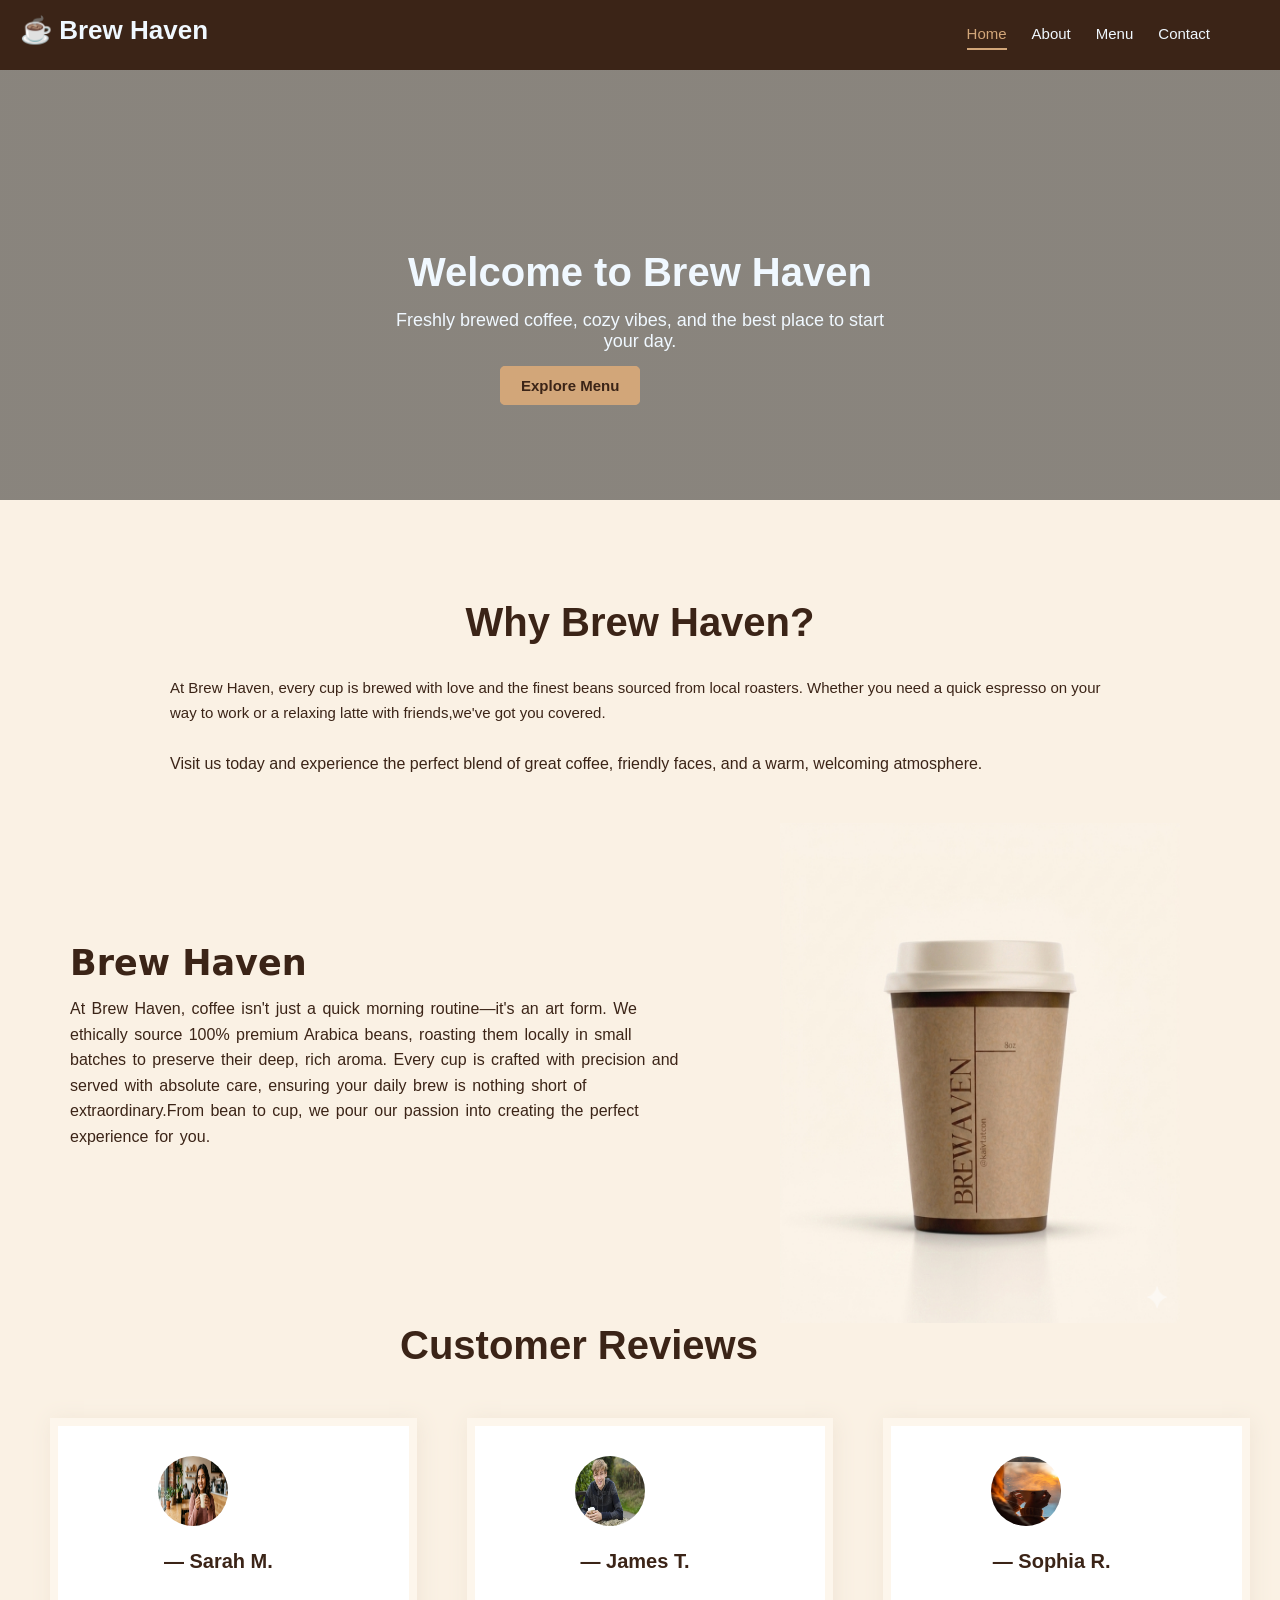
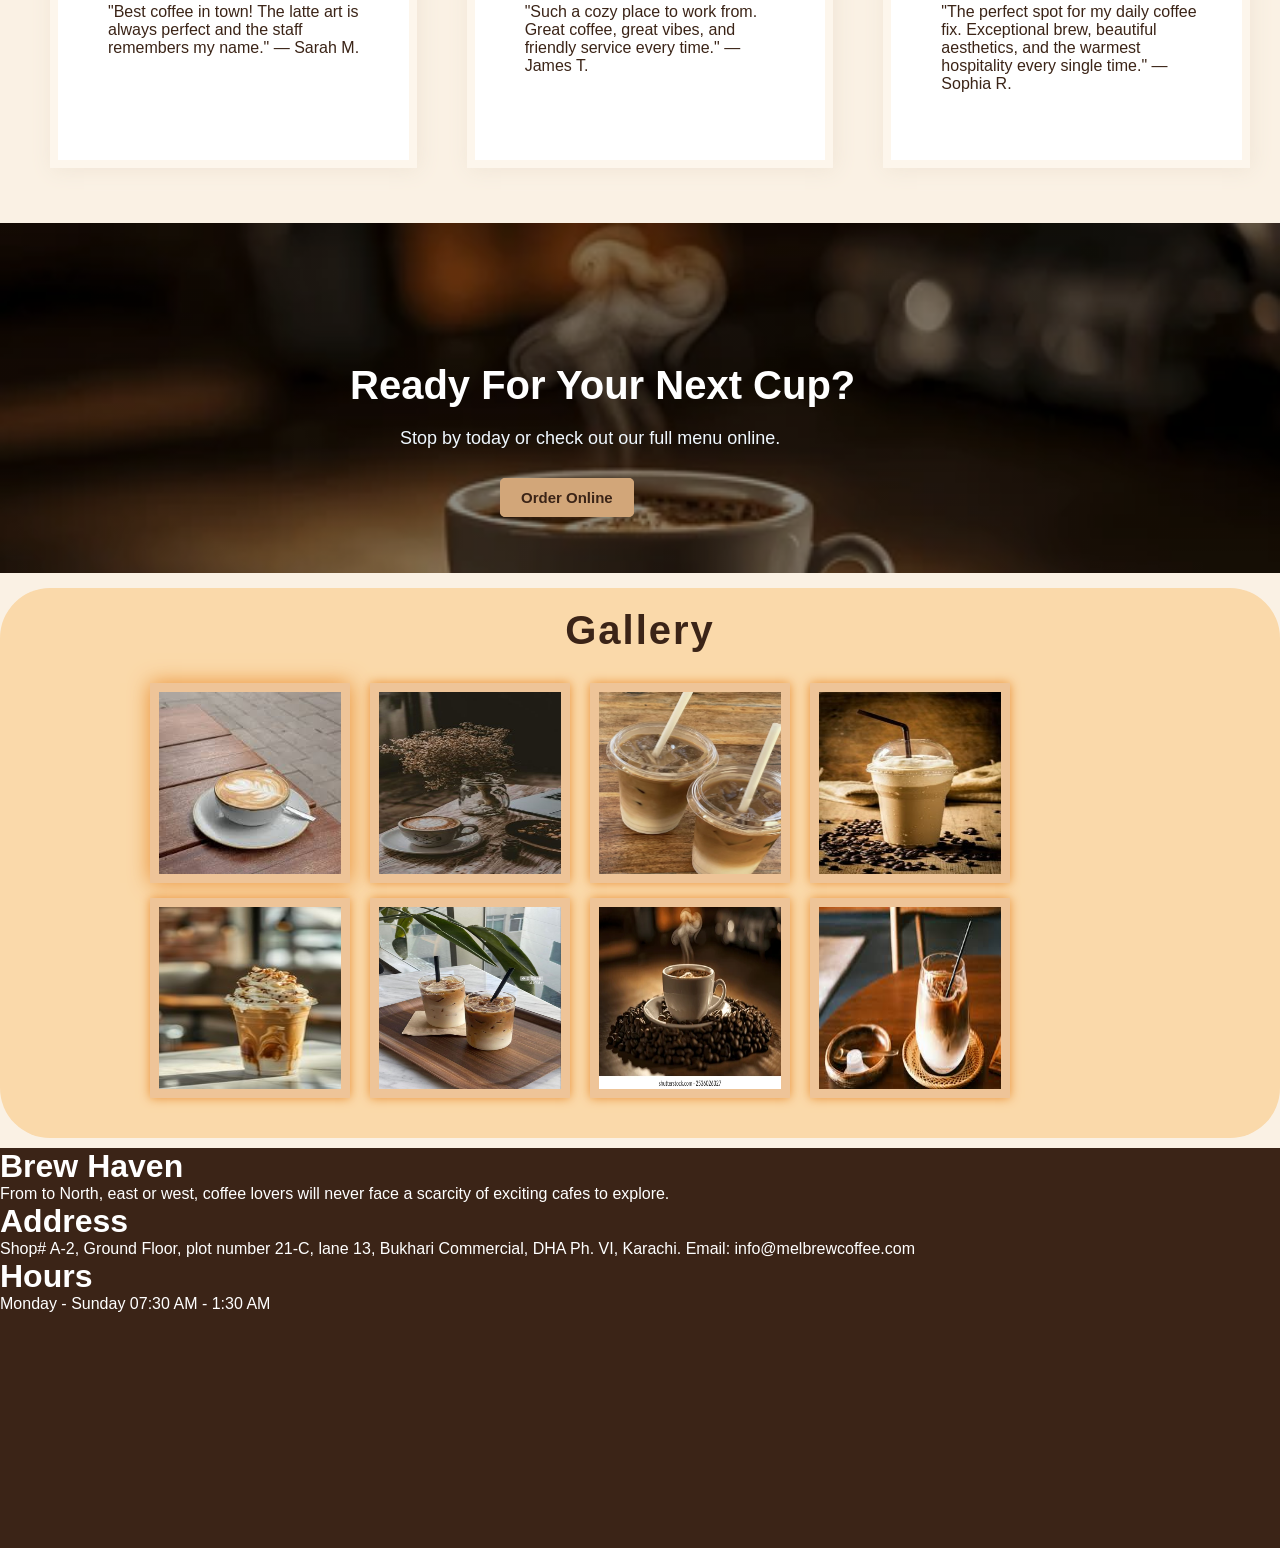
==== index.html @ 079ed953 "update" ====
<!DOCTYPE html>
<html lang="en">
<head>
    <meta charset="UTF-8">
    <meta name="viewport" content="width=device-width, initial-scale=1.0">
    <title>Brew Haven - Home</title>
    <link rel="stylesheet" href="style.css">
</head>
<body>
    <!-- section  1 start  -->
    <div class="div1">
   <header class="header">
     <h1 class="h1"> ☕ Brew Haven</h1>
    <nav class="navbar">
   <a href="index.html" class="active">Home</a> 
   <a href="about.html">About</a> 
   <a href="menue.html">Menu</a> 
  <a href="contact.html">Contact</a>
    </nav>
    </header>
    </div>
    <div class="div2">
        <h1 class="h2">Welcome to Brew Haven</h1>
        <p class="p1">Freshly brewed coffee, cozy vibes, and the best place to start
             your day.</p>
          <a href="menue.html" class="btn">Explore Menu</a>
    </div>

         <!-- section 1 end  -->
          <!-- section 2 start  -->

    <h1 class="h3"> Why Brew Haven?</h1>
    <p class="p2">At Brew Haven, every cup is brewed with love and the finest beans sourced 
        from local roasters. Whether you need a quick espresso on your way to work
         or a relaxing latte with friends,we've got you covered.</p>
         <p class="p3">Visit us today and experience the perfect blend of great coffee,
         friendly faces, and a warm, welcoming atmosphere.</p>

         <!-- section 2 end  -->
          <!-- section 3 start  -->

          <div class="div3">
        <div class=" childdiv1">
        <h1 class="h4">Brew Haven</h1>
       <p class="p4">At Brew Haven, coffee isn't just a quick morning routine—it's an art
        form. We ethically source 100% premium Arabica beans, roasting them 
        locally in small batches to preserve their deep, rich aroma. Every
         cup is crafted with precision and served with absolute care, ensuring 
         your daily brew is nothing short of extraordinary.From bean to cup, we pour 
         our passion into creating the perfect experience for you.</p>
         </div>
         <div id="child">
         <img src="images/cup.png" alt="" id="cup">
         </div>
    </div>

        <!-- section 3 end  -->
           <!-- section 4 start  -->
    <div class="div4">
        <h1 id="h5">Customer Reviews</h1>
           <div id="childidiv">
        <div class="childidv2">
            <img src="images/girl img1.png" alt="" id="sarah">
            <h1 class="h5"> — Sarah M.</h1>
        <p class="p5">"Best coffee in town! The latte art is always perfect and the staff
            remembers my name." — Sarah M.</p>
             </div>
             <div class="childidv3">
                <img src="images/boy img.webp" alt=""
                id="james">
                <h1 class="h6">— James T.</h1>
          <p class="p6">"Such a cozy place to work from. Great coffee, great vibes, 
            and friendly service every time." — James T.</p>
            </div>
            <div class="childidv4">
                <img src="images/cozy-morning-coffee-stockcake.webp" alt=""
                id= "sophia">
                <h1 class="h7">— Sophia R.</h1>
                <p class="p7">"The perfect spot for my daily coffee fix. Exceptional brew, 
            beautiful aesthetics, and the warmest hospitality every single 
            time." — Sophia R.</p>
            </div>
            </div>
    </div>
            <!-- section 4 end  -->
             <!-- section 5 start  -->

              <div class="div5">
        <h1 class="h8">Ready For Your Next Cup?</h1>
        <p class="p8">Stop by today or check out our full menu online.</p>
           <a href="contact.html" class="btn">Order Online</a>
              </div>

              <!-- section 5 end  -->
               <!-- section 6 start  -->
         <div class="div6">
                <h1 class="h9">Gallery</h1>
                <div id="child3">
               <img src="images/coffee 4.jpg" alt="" id="img1">
               <img src="images/coffe 5.jpg" alt="" id="img2">
               <img src="images/cofffe 6.jpg" alt="" id="img3">
               <img src="images/coffe 8.jpg" alt="" id="img7">
                 </div>
                 <div class="child4">
               <img src="images/coffe 7.jpg" alt="" id="img4">
               <img src="images/coffee 3.jpg" alt=""id="img5">
               <img src="images/cofeee.webp" alt=""id="img6">
               <img src="images/coffe 9.jpg" alt="" id="img8">
               <img src="" alt="">
               </div>
         </div>

              <!-- section 6 end  -->
               <!-- section 7 start  -->
                <div class="div7">
                <footer class="footer">
              <h1>Brew Haven</h1>
              <p>From to North, east or west, coffee lovers 
                will never face a scarcity of exciting 
                cafes to explore.</p>
                  <h1>Address</h1>
                   <p> Shop# A-2, Ground Floor, plot number 21-C, lane 13, 
                 Bukhari Commercial, DHA Ph. VI, Karachi.

                        Email: info@melbrewcoffee.com
                    </p>
                    <h1>Hours</h1>
                    <p>Monday - Sunday
                    07:30 AM - 1:30 AM</p>
                </footer>
                </div>
</body>
</html>
---- style.css ----
*{
    box-sizing: border-box;
    margin: 0;
    padding: 0;
    font-family: Arial, Helvetica, sans-serif;
 }
 body {
  background-color: #faf1e4;
  color: #3b2417;
}
 /* div 1 start */

.div1{
    background-size: cover;
   display: flex;
   position: fixed;
    height: 70px;
    width: 100%;
    background-color: #3b2417;  
    color: aliceblue;
    font-family: Verdana, Geneva, Tahoma, sans-serif;
    font-weight: lighter;
    font-size: 13px;
    padding-top: 10px;
}
 .h1 {
    margin-left: 20px;
 }
.header{
    display: flex;
    position: fixed;
     top: 15px;
}
.navbar{
    display: flex;
    position: fixed;
    right: 70px;
    top: 25px;
   gap: 25px;

   
}
  a{
  color: aliceblue;
 text-decoration: none;
 font-size: 15px;
 /* margin-top: 8px; */
}
 
  .header .navbar a:hover,
  .header .navbar a.active {
    color: #d2a679;
  }
   header nav a{
  position: relative;
  text-decoration: none;
  }

  header nav a::after{
  content: "";
  position: absolute;
  left: 0;
  bottom: -8px; 
  width: 0;
  height: 2px;
  background-color: #d2a679;
  transition: 0.3s;
}

  header nav a:hover::after,
header nav a.active::after{
  width: 100%;
  }


 /* div 1 end  */
 /* div 2 Start  */
 .div2{
     background-image: linear-gradient(rgba(0,0,0,0.45), rgba(0,0,0,0.45)),
  url('https://images.unsplash.com/photo-1495474472287-4d71bcdd2085?w=1200');
  height: 500px;
  width: 100%;
   background-size: cover;
   padding-top: 250px;
    margin-bottom: 100px;
 }
 .p1{
    text-align: center;
    color: aliceblue;
     font-size: 18px;
    max-width: 500px;
     margin: 0 auto 25px;
    margin-top: 15px;
 }
 .h2{
   font-size: 40px;
   color: aliceblue;
   text-align: center;
  
 }
 .btn{
    margin-left: 500px;
    margin-top: 10px;
    padding-left: 20px;
    padding-right: 20px;
    padding-top: 10px;
    padding-bottom: 10px;
    font-size: 15px;
    border-radius: 5px;
    background-color: #d2a679;
    color: #3b2417;
    font-weight: bold;
    border: 1px solid #d2a679;
 }
 .btn:hover{
    background-color: aliceblue;
    cursor: pointer;
 }
  /* div 2 End  */
  .h3{
    color: #3b2417;
    font-size: 40px;
    margin-bottom: 30px;
    text-align: center;
  }
 .p2{
margin-left: 170px;
 margin-right: 170px;
 margin-bottom: 30px;
 font-size: 15px;
 line-height: 25px;
  }
  .p3{
    margin-left: 170px;
    margin-bottom: 50px;
  }
   /* div 3 start  */
   .div3{
      display: flex;
      height: 300px;
      width: 100%;
      background-size: cover;
      margin-bottom: 50px;
   }
   .h4{
      margin-top: 120px;
      font-size: 35px;
      padding-left: 70px;
      margin-bottom: 13px;
      font-family: system-ui, -apple-system, BlinkMacSystemFont, 'Segoe UI', 
   Roboto, Oxygen, Ubuntu, Cantarell, 'Open Sans', 'Helvetica Neue', 
   sans-serif;
}
   
   .p4{
      padding-right: 100px;
      padding-left: 70px;
      word-spacing: 2px;
      line-height: 1.6;
   }

   #cup{
      height: 500px;
      width:  400px;
      margin-right: 100px;
   }
   #cup:hover{
      transform: translateY(10px);
      transition: all 0.4s ease-in-out;
   }
    .child{
     position: fixed;
     right: 0px;
     bottom: 100px;
    }
    /* div 3 end  */
    /* div 4 start  */
  .div4{
   height: 200px;
   width: 100%;
   margin-top: 100px;
   margin-top: 200px;
  }
  #h5{
   margin-left: 400px;
   margin-bottom: 50px;
   font-size: 40px;
  }
  .h5{
   text-align: center;
   margin-top: 20px;
   margin-bottom: 30px;
   margin-right: 30px;
   font-size: 20px;
  }
  #childidiv {
   display: flex;
  }
  .childidv2{
   height: 350px;
   width: 600px;
   background-color: white;
   margin-bottom: 50px;
   border: 8px solid #fdf6ec;
   margin-left: 50px;
   box-shadow: 2px 2px 20px #f0e5d6;
  }
  .childidv2:hover{
   transform: scale(1.1);
   transition: 0.3s ease-in-out;
  }
  #sarah{
   height: 70px;
   border-radius: 50%;
   width: 70px;
  margin-left: 100px;
  margin-top: 30px;
  }
  .p5{
   padding-left: 50px;
   padding-right: 40px;
  }
  .childidv3{
     height: 350px;
   width: 600px;
   background-color: white;
   margin-bottom: 50px;
   border: 8px solid #fdf6ec;
   margin-left: 50px;
   box-shadow: 2px 2px 20px #f0e5d6;
  }
  .childidv3:hover{
    transform: scale(1.1);
   transition: 0.3s ease-in-out;
  }
  .h6{
     text-align: center;
   margin-top: 20px;
   margin-bottom: 30px;
   margin-right: 30px;
   font-size: 20px;
  }
  .p6{
   padding-left: 50px;
   padding-right: 40px;
  }
  #james{
   height: 70px;
   border-radius: 50%;
   width: 70px;
  margin-left: 100px;
  margin-top: 30px;
  }
  .childidv4{
     height: 350px;
   width: 600px;
   background-color: white;
   margin-bottom: 50px;
   border: 8px solid #fdf6ec;
   margin-left: 50px;
   box-shadow: 2px 2px 20px #f0e5d6;
   margin-right: 30px;
  }
  .childidv4:hover{
   transform: scale(1.1);
   transition: 0.3s ease-in-out;
  }
  .h7{
    text-align: center;
   margin-top: 20px;
   margin-bottom: 30px;
   margin-right: 30px;
   font-size: 20px;
  }
  .p7{
     padding-left: 50px;
   padding-right: 40px;
  }
  #sophia{
    height: 70px;
   border-radius: 50%;
   width: 70px;
  margin-left: 100px;
  margin-top: 30px;
  }
    /* div 4 end  */
   /* div 5 start  */
   .div5{
  background-image: linear-gradient(rgba(0,0,0,0.45), rgba(0,0,0,0.45)),
    url(images/cofeee.webp);
     height: 350px;
  width: 100%;
   background-size: cover;
   margin-top: 300px;
    margin-bottom: 15px;
 }

 .h8{
   padding-top: 140px;
   color: white;
   margin-left: 350px;
   margin-right: 130px;
   font-size: 40px;
 }
  .p8{
   color: aliceblue;
    margin-left: 400px;
    margin-top: 20px;
    margin-bottom: 40px;
    font-size: 18px;
  }
  /* div 5 end  */
  /* div 6 start  */
  .h9{
   text-align: center;
   margin-bottom: 30px;
   padding-top: 20px;
   font-size: 40px;
   letter-spacing: 2px;
  }
  .div6{
   height: 550px;
   margin-bottom: 10px;
   width: 100%;
   background-color: #fad9aa;
   border-radius: 50px;
  }
  #child3{
   display: flex;
   margin-bottom: 15px;
   margin-left: 150px;
   margin-right: 50px;
    gap: 20px;
  }
  .child4{
   display: flex;
   margin-left: 150px;
    margin-right: 50px;
    gap: 20px;
  }
  #img1{
  height: 200px;
  width: 200px;
  border: 9px solid #eec498;
  box-shadow: 0px 0px 20px #ea9035;
  
  }
  #img1:hover{
   transform: scale(1.1);
   transition:  all 0.4s ease-in;
    box-shadow: 2px 2px 20px #ea9035;
   
  }
   #img2{
   height: 200px;
  width: 200px;
   border: 9px solid #eec498;
   box-shadow: 0px 0px 10px #ea9035;
  }
   #img2:hover{
   transform: scale(1.1);
   transition:  all 0.4s ease-in;
    box-shadow: 2px 2px 15px #ea9035;
   }
  #img7{
   height: 200px;
  width: 200px;
   border: 9px solid #eec498;
   box-shadow: 0px 0px 10px #ea9035;
  }
   #img7:hover{
   transform: scale(1.1);
   transition:  all 0.4s ease-in;
    box-shadow: 2px 2px 15px #ea9035;
   }
  #img8{
 height: 200px;
  width: 200px;
   border: 9px solid #eec498;
    box-shadow: 0px 0px 10px #ea9035;
  }
   #img8:hover{
   transform: scale(1.1);
   transition:  all 0.4s ease-in;
    box-shadow: 2px 2px 15px #ea9035;
   }
 #img3{
  height: 200px;
  width: 200px;
   border: 9px solid #eec498;
   box-shadow: 0px 0px 10px #ea9035;
  }
   #img3:hover{
   transform: scale(1.1);
   transition:  all 0.4s ease-in;
    box-shadow: 2px 2px 15px #ea9035;
   }
  
 #img4{
  height: 200px;
  width: 200px;
   border: 9px solid #eec498;
   box-shadow: 0px 0px 10px #ea9035;
  }
 #img4:hover{
   transform: scale(1.1);
   transition:  all 0.4s ease-in;
    box-shadow: 2px 2px 15px #ea9035;
 }
  
 #img5{
  height: 200px;
  width: 200px;
   border: 9px solid #eec498;
  box-shadow: 0px 0px 10px #ea9035;
  }
   #img5:hover{
   transform: scale(1.1);
   transition:  all 0.4s ease-in;
    box-shadow: 2px 2px 15px #ea9035;
   }
 #img6{
 height: 200px;
  width: 200px;
   border: 9px solid #eec498;
  box-shadow: 0px 0px 10px #ea9035;
  }
   #img6:hover{
   transform: scale(1.1);
   transition:  all 0.4s ease-in;
    box-shadow: 2px 2px 15px #ea9035;
   }
  
  /* div 6 end  */
   /* div 7 start  */
   .div7{
      height: 400px;
      width: 100%;
      background-color: #3b2417;
      color: white;
   }
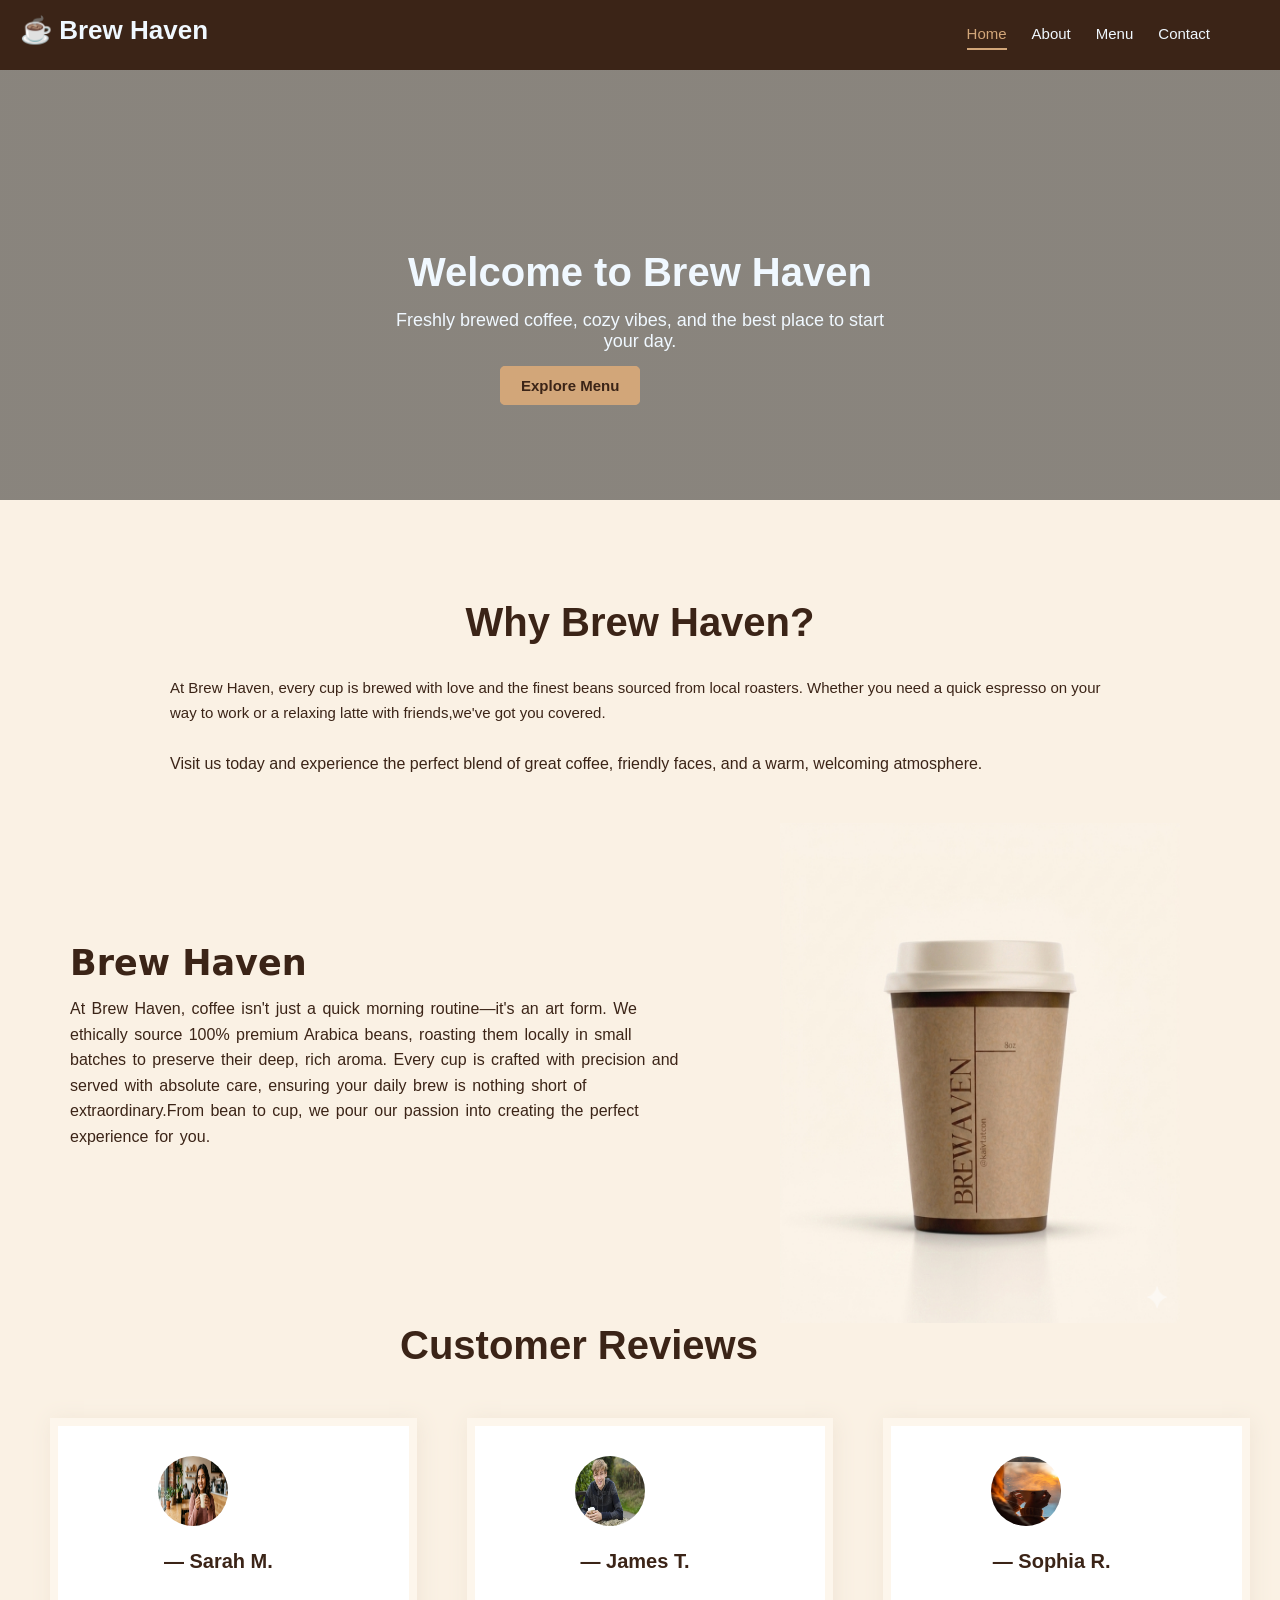
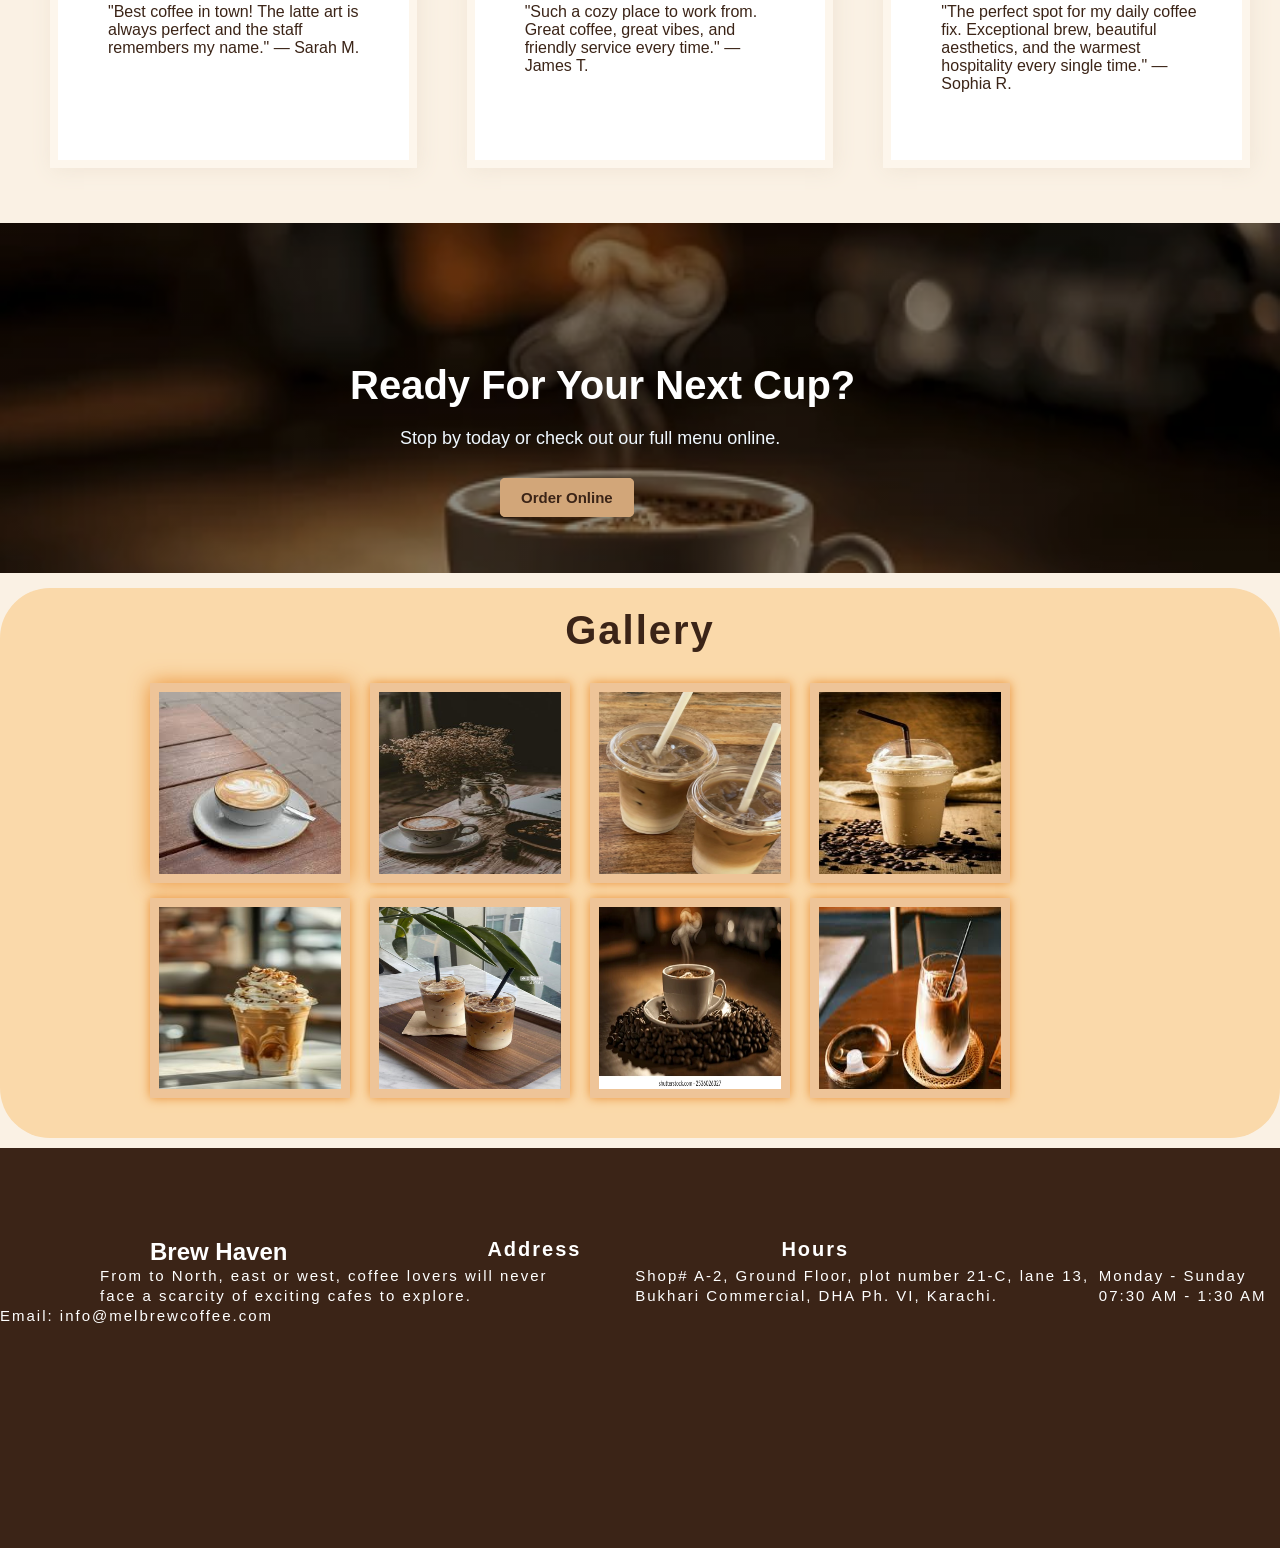
==== commit 540d5c42: "update" ====
--- a/index.html
+++ b/index.html
@@ -114,19 +114,21 @@
                <!-- section 7 start  -->
                 <div class="div7">
                 <footer class="footer">
-              <h1>Brew Haven</h1>
-              <p>From to North, east or west, coffee lovers 
+                    <div class="child5">
+              <h1 class="h10">Brew Haven</h1>
+                <h1 class="h11">Address</h1>
+                <h1 class="h12">Hours</h1>
+                </div>
+                <div class="child6">
+              <p class="p9">From to North, east or west, coffee lovers 
                 will never face a scarcity of exciting 
                 cafes to explore.</p>
-                  <h1>Address</h1>
-                   <p> Shop# A-2, Ground Floor, plot number 21-C, lane 13, 
-                 Bukhari Commercial, DHA Ph. VI, Karachi.
-
-                        Email: info@melbrewcoffee.com
-                    </p>
-                    <h1>Hours</h1>
-                    <p>Monday - Sunday
+                   <p class="p10"> Shop# A-2, Ground Floor, plot number 21-C, lane 13, 
+                 Bukhari Commercial, DHA Ph. VI, Karachi. </p>
+              <p class="p12">Monday - Sunday
                     07:30 AM - 1:30 AM</p>
+                    </div>
+                      <p class="p11"> Email: info@melbrewcoffee.com </p>
                 </footer>
                 </div>
 </body>
--- a/style.css
+++ b/style.css
@@ -438,4 +438,59 @@
       width: 100%;
       background-color: #3b2417;
       color: white;
-   }+      padding-top: 40px;
+   }
+   .child5{
+      display: flex;
+   }
+   .child6{
+      display: flex;
+   }
+ .h10{
+   text-align: left;
+   margin-left: 150px;
+   font-size: 24px;
+   margin-top: 50px;
+ }
+ 
+ .h11{
+     text-align: left;
+   margin-left: 200px;
+   font-size: 20px;
+   margin-top: 50px;
+   letter-spacing: 2px;
+ }
+ .h12{
+     text-align: left;
+   margin-left: 200px;
+   font-size: 20px;
+   margin-top: 50px;
+   letter-spacing: 2px;
+ }
+ .p12{
+   /* margin-right: 70px; */
+    /* margin-left: 70px; */
+    font-size: 15px;
+    line-height: 20px;
+    letter-spacing: 2px;
+ }
+ .p9{
+   margin-right: 70px;
+    margin-left: 100px;
+    font-size: 15px;
+    line-height: 20px;
+    letter-spacing: 2px;
+ }
+ .p10{
+    /* margin-right: 700px; */
+    /* margin-left: 100px; */
+    font-size: 15px;
+    line-height: 20px;
+    letter-spacing: 2px;
+ }
+ .p11{
+    font-size: 15px;
+    line-height: 20px;
+    letter-spacing: 2px;
+ }
+ 
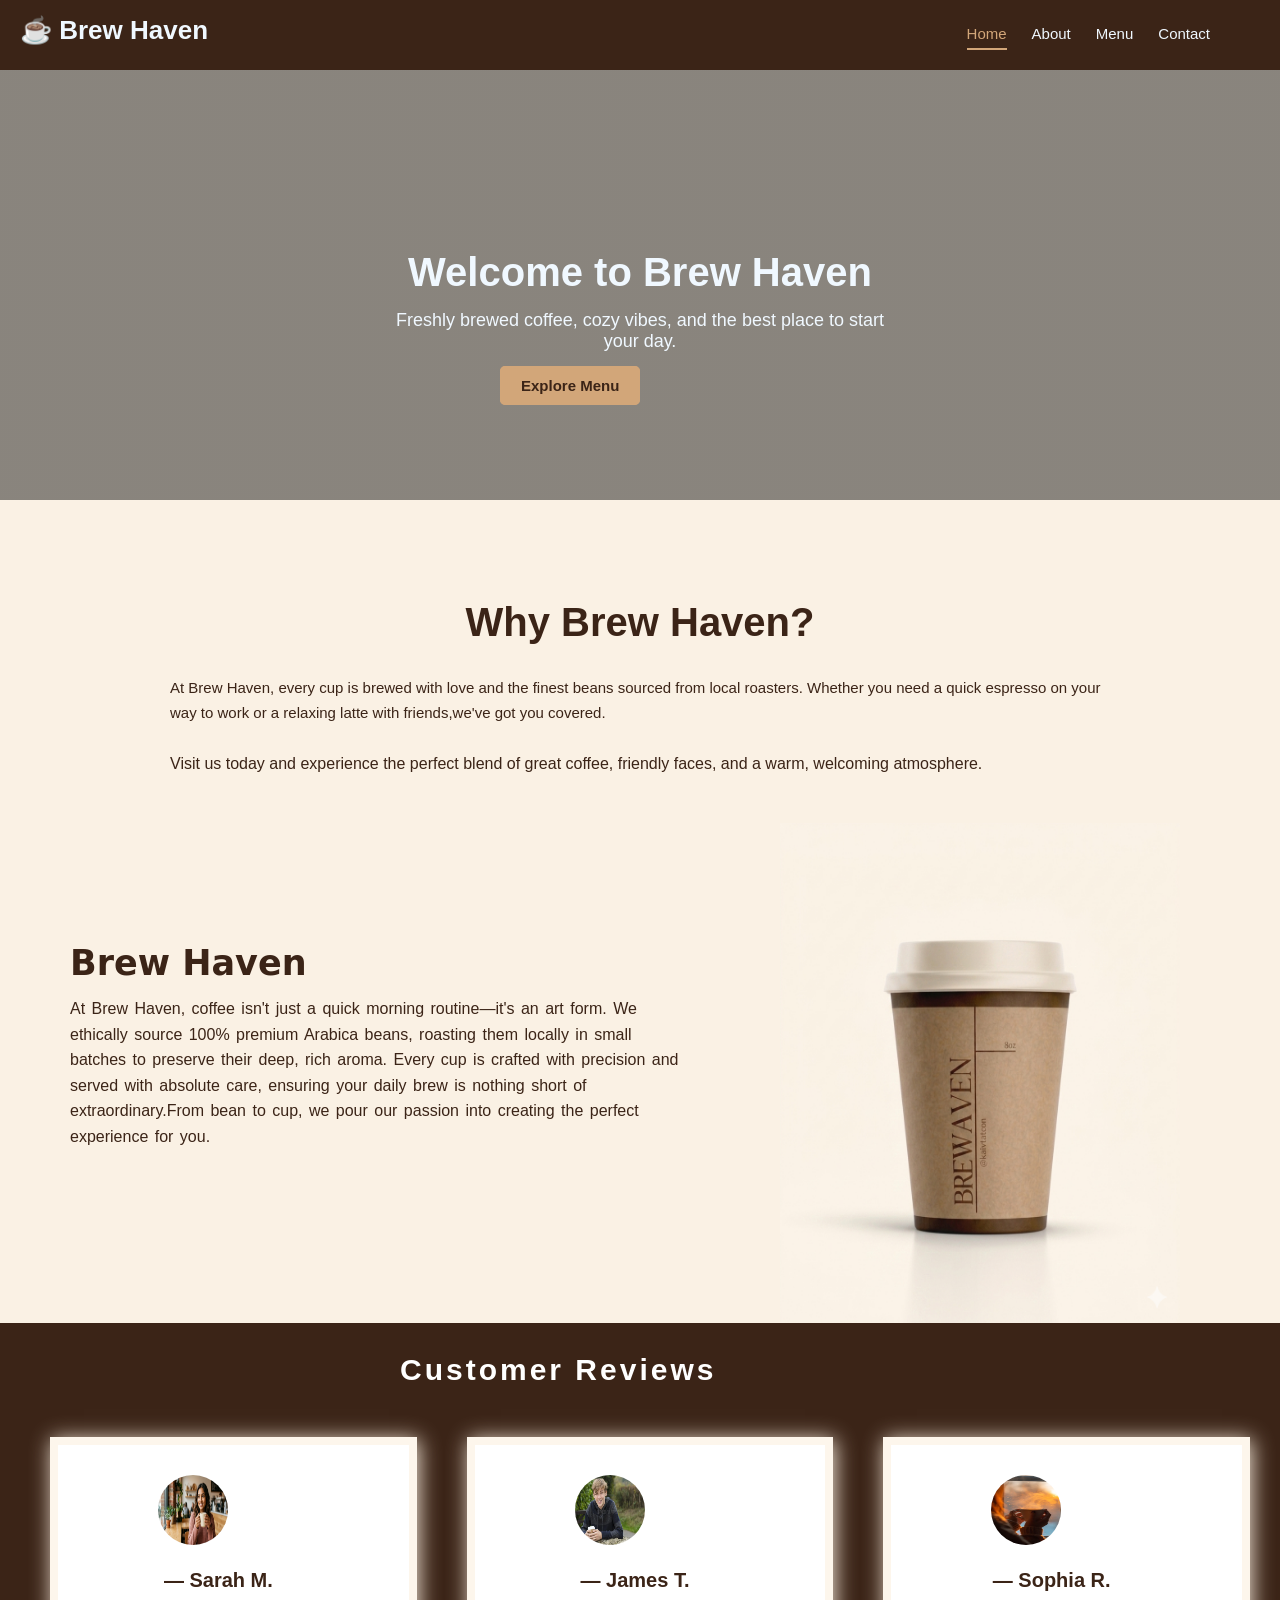
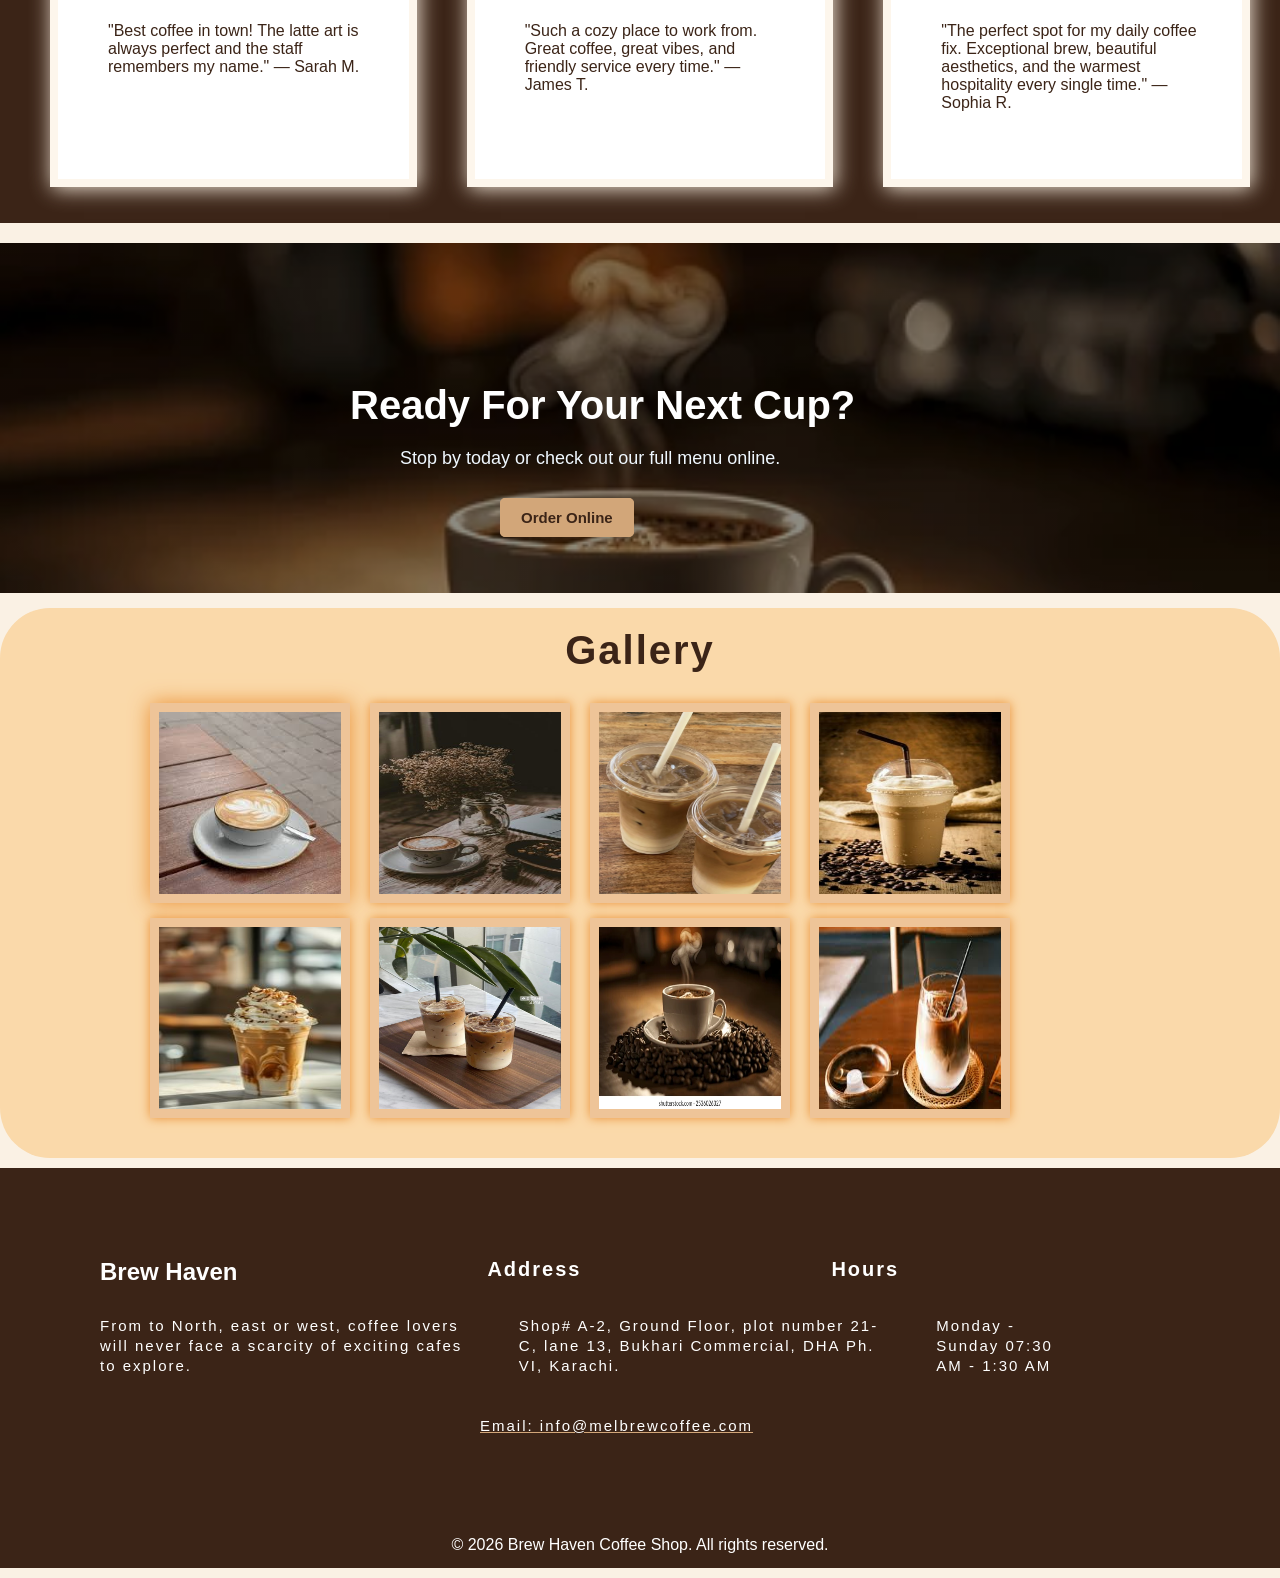
==== commit 168f84b0: "update" ====
--- a/index.html
+++ b/index.html
@@ -93,6 +93,7 @@
 
               <!-- section 5 end  -->
                <!-- section 6 start  -->
+
          <div class="div6">
                 <h1 class="h9">Gallery</h1>
                 <div id="child3">
@@ -112,6 +113,7 @@
 
               <!-- section 6 end  -->
                <!-- section 7 start  -->
+                
                 <div class="div7">
                 <footer class="footer">
                     <div class="child5">
@@ -129,7 +131,9 @@
                     07:30 AM - 1:30 AM</p>
                     </div>
                       <p class="p11"> Email: info@melbrewcoffee.com </p>
+                      <p class="p13">© 2026 Brew Haven Coffee Shop. All rights reserved.</p>
                 </footer>
                 </div>
+                <!-- section 7 end  -->
 </body>
 </html>
--- a/style.css
+++ b/style.css
@@ -176,15 +176,19 @@
     /* div 3 end  */
     /* div 4 start  */
   .div4{
-   height: 200px;
+   height: 500px;
    width: 100%;
    margin-top: 100px;
    margin-top: 200px;
+   background-color: #3b2417;
+   padding-top: 30px;
   }
   #h5{
    margin-left: 400px;
    margin-bottom: 50px;
-   font-size: 40px;
+   font-size: 30px;
+   color: white;
+   letter-spacing: 3px;
   }
   .h5{
    text-align: center;
@@ -291,7 +295,7 @@
      height: 350px;
   width: 100%;
    background-size: cover;
-   margin-top: 300px;
+   margin-top: 20px;
     margin-bottom: 15px;
  }
 
@@ -439,51 +443,51 @@
       background-color: #3b2417;
       color: white;
       padding-top: 40px;
+      margin-bottom: 10px;
    }
    .child5{
       display: flex;
+      margin-bottom: 30px;
    }
    .child6{
       display: flex;
    }
  .h10{
    text-align: left;
-   margin-left: 150px;
+   margin-left: 100px;
    font-size: 24px;
    margin-top: 50px;
  }
  
  .h11{
      text-align: left;
-   margin-left: 200px;
+   margin-left: 250px;
    font-size: 20px;
    margin-top: 50px;
    letter-spacing: 2px;
  }
  .h12{
      text-align: left;
-   margin-left: 200px;
+   margin-left: 250px;
    font-size: 20px;
    margin-top: 50px;
    letter-spacing: 2px;
  }
  .p12{
-   /* margin-right: 70px; */
-    /* margin-left: 70px; */
+   margin-right: 200px;
     font-size: 15px;
     line-height: 20px;
     letter-spacing: 2px;
  }
  .p9{
-   margin-right: 70px;
+   margin-right: 50px;
     margin-left: 100px;
     font-size: 15px;
     line-height: 20px;
     letter-spacing: 2px;
  }
  .p10{
-    /* margin-right: 700px; */
-    /* margin-left: 100px; */
+    margin-right: 50px;
     font-size: 15px;
     line-height: 20px;
     letter-spacing: 2px;
@@ -492,5 +496,12 @@
     font-size: 15px;
     line-height: 20px;
     letter-spacing: 2px;
+    margin-left: 480px;
+    margin-top: 40px;
+    text-decoration: underline #d2a679;
+ }
+ .p13{
+   text-align: center;
+   margin-top: 100px;
  }
  
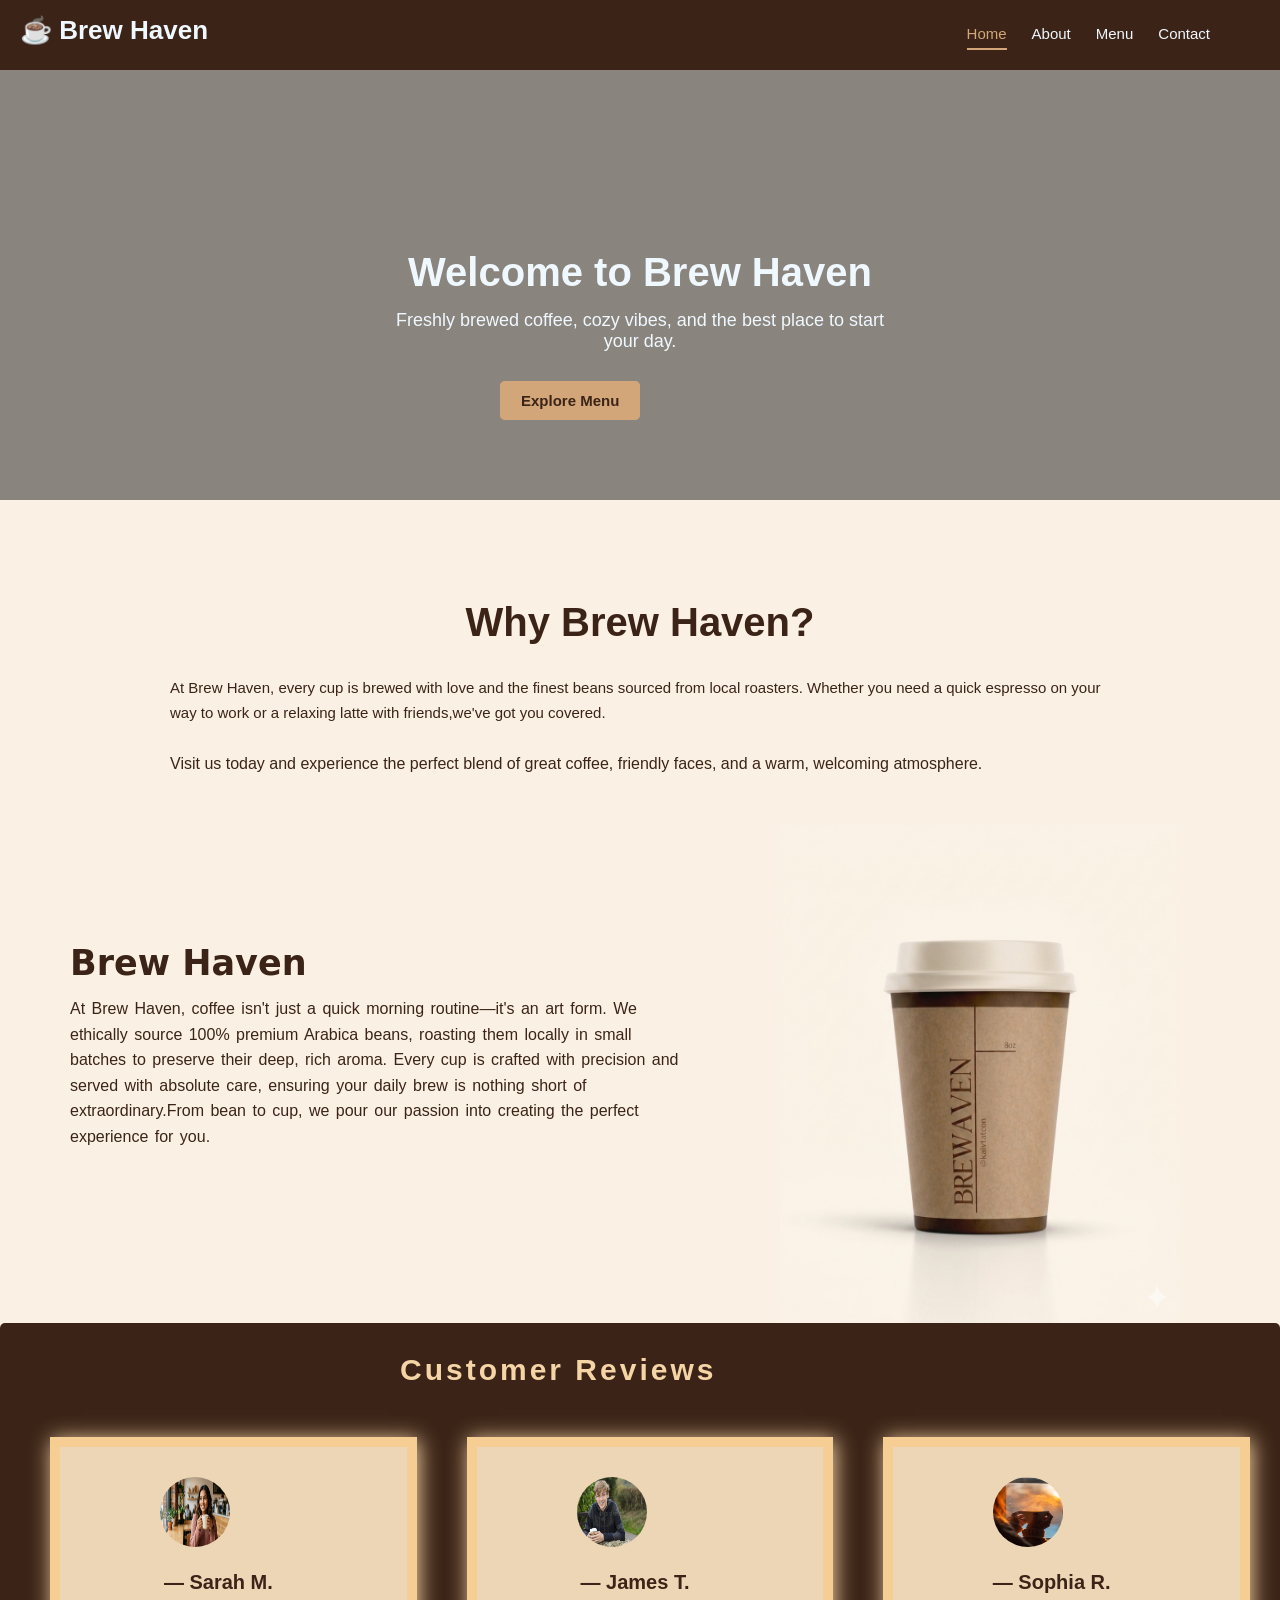
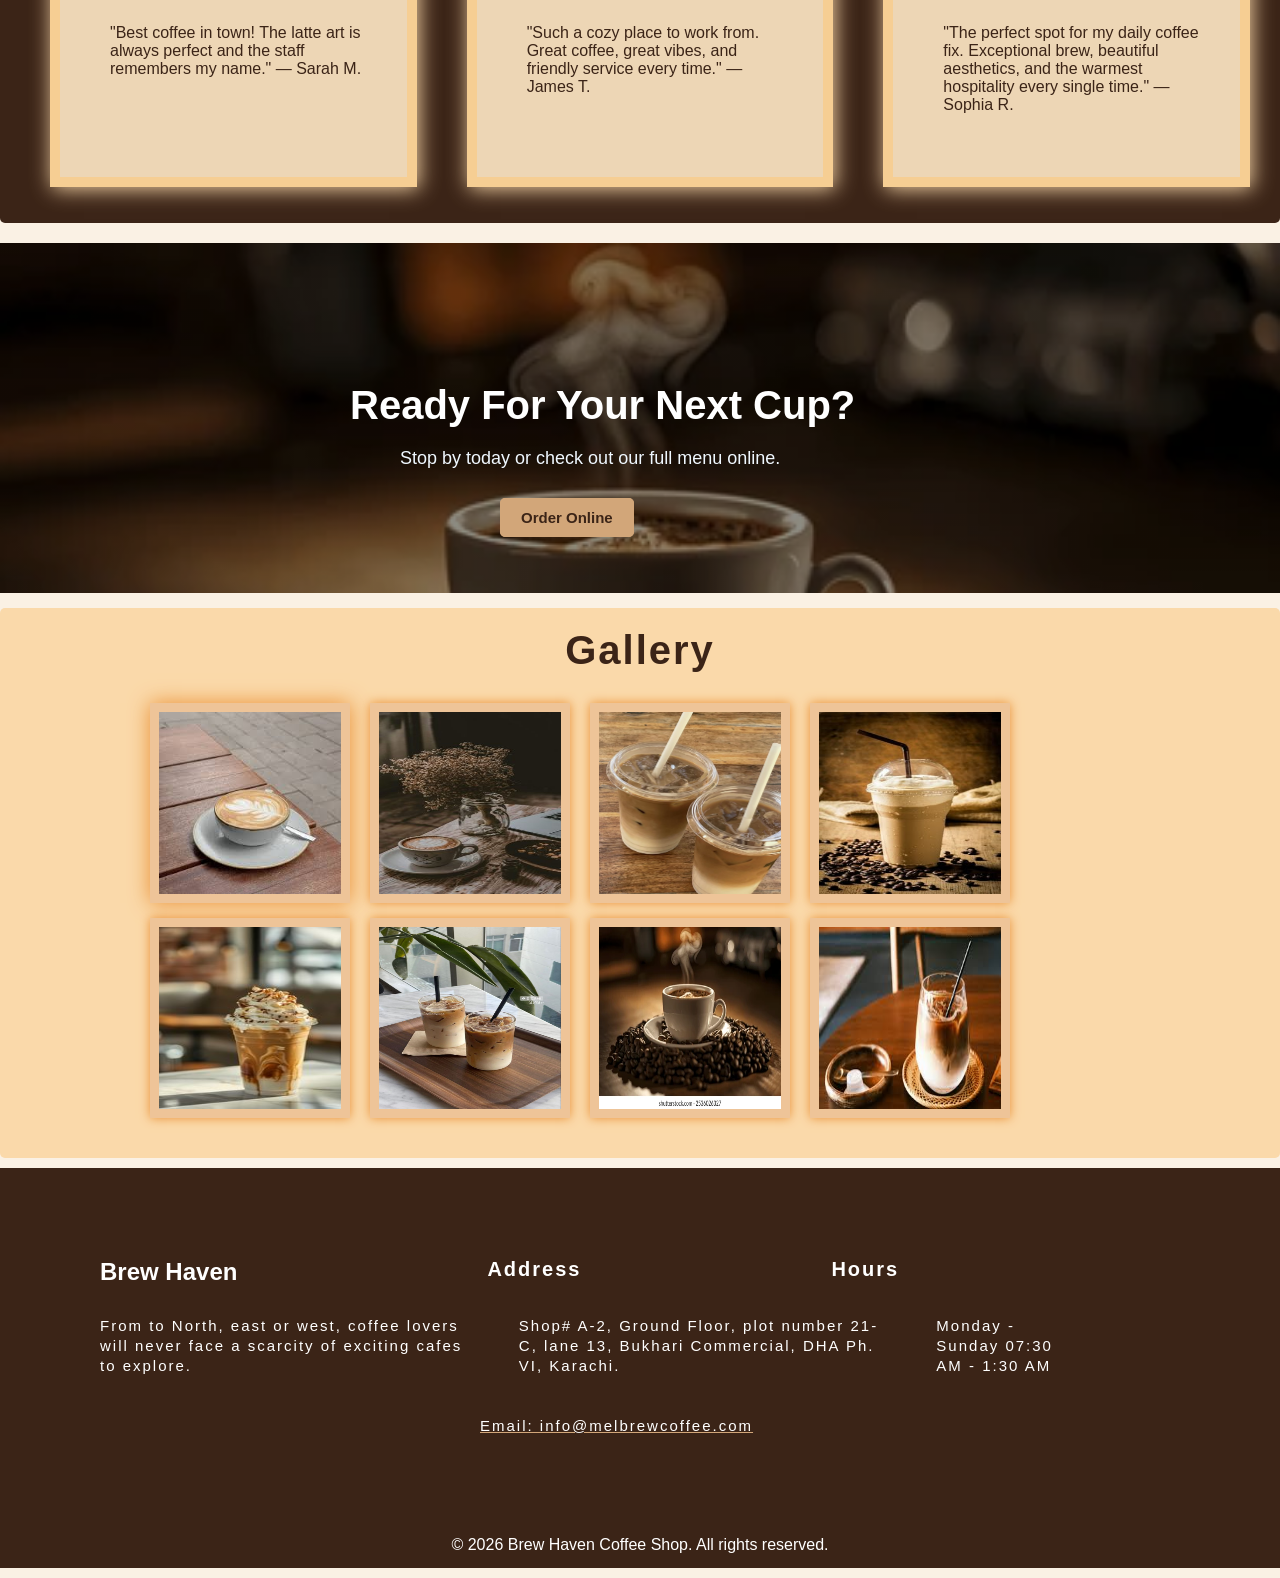
==== commit 0e31fde4: "update" ====
--- a/index.html
+++ b/index.html
@@ -8,7 +8,7 @@
 </head>
 <body>
     <!-- section  1 start  -->
-    <div class="div1">
+    <div class="div1" id="divv1">
    <header class="header">
      <h1 class="h1"> ☕ Brew Haven</h1>
     <nav class="navbar">
@@ -20,29 +20,31 @@
     </header>
     </div>
     <div class="div2">
-        <h1 class="h2">Welcome to Brew Haven</h1>
-        <p class="p1">Freshly brewed coffee, cozy vibes, and the best place to start
+        <h1 class="h2" id="h2">Welcome to Brew Haven</h1>
+        <p class="p1" id="p1">Freshly brewed coffee, cozy vibes, and the best place to start
              your day.</p>
-          <a href="menue.html" class="btn">Explore Menu</a>
+             <div class="responsive">
+          <a href="menue.html"  class="btn" id="btnn">Explore Menu</a>
+          </div>
     </div>
 
          <!-- section 1 end  -->
           <!-- section 2 start  -->
 
-    <h1 class="h3"> Why Brew Haven?</h1>
-    <p class="p2">At Brew Haven, every cup is brewed with love and the finest beans sourced 
+    <h1 class="h3" id="h3"> Why Brew Haven?</h1>
+    <p class="p2" id="pp2">At Brew Haven, every cup is brewed with love and the finest beans sourced 
         from local roasters. Whether you need a quick espresso on your way to work
          or a relaxing latte with friends,we've got you covered.</p>
-         <p class="p3">Visit us today and experience the perfect blend of great coffee,
+         <p class="p3" id="pp3">Visit us today and experience the perfect blend of great coffee,
          friendly faces, and a warm, welcoming atmosphere.</p>
 
          <!-- section 2 end  -->
           <!-- section 3 start  -->
 
-          <div class="div3">
+          <div class="div3" id="divv3">
         <div class=" childdiv1">
-        <h1 class="h4">Brew Haven</h1>
-       <p class="p4">At Brew Haven, coffee isn't just a quick morning routine—it's an art
+        <h1 class="h4" id="hh4">Brew Haven</h1>
+       <p class="p4" id="pp4">At Brew Haven, coffee isn't just a quick morning routine—it's an art
         form. We ethically source 100% premium Arabica beans, roasting them 
         locally in small batches to preserve their deep, rich aroma. Every
          cup is crafted with precision and served with absolute care, ensuring 
@@ -50,19 +52,22 @@
          our passion into creating the perfect experience for you.</p>
          </div>
          <div id="child">
-         <img src="images/cup.png" alt="" id="cup">
+         <img src="images/cup.png" alt="" id="cup" class="cupp">
          </div>
     </div>
 
         <!-- section 3 end  -->
            <!-- section 4 start  -->
-    <div class="div4">
-        <h1 id="h5">Customer Reviews</h1>
+
+    <div class="div4" id="divv4">
+      <div  id="responsive2">
+        <h1 id="h5" class="heading5">Customer Reviews</h1>
+        </div>
            <div id="childidiv">
         <div class="childidv2">
-            <img src="images/girl img1.png" alt="" id="sarah">
-            <h1 class="h5"> — Sarah M.</h1>
-        <p class="p5">"Best coffee in town! The latte art is always perfect and the staff
+            <img src="images/girl img1.png" alt="" id="sarah" class="sara">
+            <h1 class="h5" id="hh5"> — Sarah M.</h1>
+        <p class="p5" id="pp5">"Best coffee in town! The latte art is always perfect and the staff
             remembers my name." — Sarah M.</p>
              </div>
              <div class="childidv3">
--- a/style.css
+++ b/style.css
@@ -8,6 +8,9 @@
   background-color: #faf1e4;
   color: #3b2417;
 }
+  /* index page start  */
+
+
  /* div 1 start */
 
 .div1{
@@ -22,14 +25,28 @@
     font-weight: lighter;
     font-size: 13px;
     padding-top: 10px;
+    z-index: 999;
 }
+ @media only screen and (max-width:468px){
+  #divv1{
+    height: 100px;
+    position: fixed;
+     z-index: 999;
+  }
+ }
  .h1 {
     margin-left: 20px;
  }
+  @media  only screen and (max-width: 468px) {
+    .h1{
+   margin-left: 130px;
+    }
+  }
 .header{
     display: flex;
     position: fixed;
      top: 15px;
+      z-index: 9999;
 }
 .navbar{
     display: flex;
@@ -37,15 +54,32 @@
     right: 70px;
     top: 25px;
    gap: 25px;
-
-   
+    z-index: 9999;
 }
+ @media only screen and (max-width:468px){
+  .navbar{
+   position: fixed;
+   right: 510px;
+   top: 70px;
+  }
+  #menu{
+    position: fixed;
+    left: 100px;
+  }
+  #about{
+    position: fixed;
+    right: 670px;
+  }
+   #contact{
+  position: fixed;
+  right: 480px;
+ }
+ }
   a{
   color: aliceblue;
  text-decoration: none;
  font-size: 15px;
- /* margin-top: 8px; */
-}
+} 
  
   .header .navbar a:hover,
   .header .navbar a.active {
@@ -84,6 +118,22 @@
    padding-top: 250px;
     margin-bottom: 100px;
  }
+ @media only screen and (max-width:468px){
+   #h2{
+    font-size: 30px;
+   }
+   #p1{
+    font-size: 18px;
+    padding-left: 20px;
+    padding-right: 20px;
+   }
+  #btnn{
+    font-size: 13px;
+    padding-left: 12px;
+    padding-right: 12px;
+    margin-left: 180px;
+  }
+   }
  .p1{
     text-align: center;
     color: aliceblue;
@@ -91,6 +141,7 @@
     max-width: 500px;
      margin: 0 auto 25px;
     margin-top: 15px;
+    margin-bottom: 40px;
  }
  .h2{
    font-size: 40px;
@@ -100,7 +151,7 @@
  }
  .btn{
     margin-left: 500px;
-    margin-top: 10px;
+    margin-top: 50px;
     padding-left: 20px;
     padding-right: 20px;
     padding-top: 10px;
@@ -117,6 +168,25 @@
     cursor: pointer;
  }
   /* div 2 End  */
+  @media only screen and (max-width:468px){
+    #h3{
+      font-size: 30px;
+      margin-right: 50px;
+      margin-left: 50px;
+    }
+    #pp2{
+      font-size: 15px;
+     text-align: left;
+     margin-bottom: 0px;
+     margin-left: 50px;
+     margin-right: 20px;
+    }
+    #pp3{
+      margin-left: 50px;
+      margin-right: 20px;
+     line-height: 25px;
+    }
+  }
   .h3{
     color: #3b2417;
     font-size: 40px;
@@ -141,6 +211,28 @@
       width: 100%;
       background-size: cover;
       margin-bottom: 50px;
+       background-size: cover;
+   }
+   @media only screen and (max-width:468px){
+    #divv3{
+      display: flex;
+      flex-direction: column;
+    }
+    #hh4{
+   font-size: 25px;
+   padding-left: 40px;
+   margin-top: 10;
+    }
+    #pp4{
+      font-size: 15px;
+      padding-left: 30px;
+      padding-right: 0;
+      padding-bottom: 25px;
+    }
+   .cupp{
+  padding-left: 50px;
+    width: 300px;
+   }
    }
    .h4{
       margin-top: 120px;
@@ -157,22 +249,38 @@
       padding-left: 70px;
       word-spacing: 2px;
       line-height: 1.6;
-   }
+    }
 
    #cup{
       height: 500px;
       width:  400px;
       margin-right: 100px;
-   }
+      margin-bottom: 100px;
+       position: relative;
+       z-index: 1;
+   }
+   #cup {
+    animation: float 3s ease-in-out infinite;
+
+ }
+
+@keyframes float {
+  0% {
+        transform: translateY(3px);
+  }
+
+  50% {
+        transform: translateY(-10px);
+  }
+  100% {
+       transform: translateY(3px);
+  }
+}
    #cup:hover{
       transform: translateY(10px);
       transition: all 0.4s ease-in-out;
    }
-    .child{
-     position: fixed;
-     right: 0px;
-     bottom: 100px;
-    }
+   
     /* div 3 end  */
     /* div 4 start  */
   .div4{
@@ -180,14 +288,29 @@
    width: 100%;
    margin-top: 100px;
    margin-top: 200px;
-   background-color: #3b2417;
+   background-color:  #3b2417;
+   border-radius: 5px;
    padding-top: 30px;
-  }
+    background-size: cover;
+  }
+  @media only screen and (max-width:468px){
+    #divv4{
+      margin-top: 600px;
+    }
+    #responsibe2{
+   position: fixed;
+   left: 0;
+    }
+    .heading5{
+      margin-left: 0;
+    font-size: 20px;
+    }
+}
   #h5{
    margin-left: 400px;
    margin-bottom: 50px;
    font-size: 30px;
-   color: white;
+   color: #f5d4a6;
    letter-spacing: 3px;
   }
   .h5{
@@ -203,11 +326,11 @@
   .childidv2{
    height: 350px;
    width: 600px;
-   background-color: white;
+   background-color: #edd6b5;
    margin-bottom: 50px;
-   border: 8px solid #fdf6ec;
+   border: 10px solid #f6ce93;
    margin-left: 50px;
-   box-shadow: 2px 2px 20px #f0e5d6;
+   box-shadow: 2px 2px 20px #f5d4a6;
   }
   .childidv2:hover{
    transform: scale(1.1);
@@ -227,11 +350,11 @@
   .childidv3{
      height: 350px;
    width: 600px;
-   background-color: white;
+   background-color: #edd6b5;
    margin-bottom: 50px;
-   border: 8px solid #fdf6ec;
+   border: 10px solid #f6ce93;
    margin-left: 50px;
-   box-shadow: 2px 2px 20px #f0e5d6;
+   box-shadow: 2px 2px 20px #f5d4a6;
   }
   .childidv3:hover{
     transform: scale(1.1);
@@ -258,11 +381,11 @@
   .childidv4{
      height: 350px;
    width: 600px;
-   background-color: white;
+   background-color: #edd6b5;
    margin-bottom: 50px;
-   border: 8px solid #fdf6ec;
+   border: 10px solid #f6ce93;
    margin-left: 50px;
-   box-shadow: 2px 2px 20px #f0e5d6;
+   box-shadow: 2px 2px 20px #f5d4a6;
    margin-right: 30px;
   }
   .childidv4:hover{
@@ -327,7 +450,8 @@
    margin-bottom: 10px;
    width: 100%;
    background-color: #fad9aa;
-   border-radius: 50px;
+   border-radius: 5px;
+    background-size: cover;
   }
   #child3{
    display: flex;
@@ -444,6 +568,7 @@
       color: white;
       padding-top: 40px;
       margin-bottom: 10px;
+      background-size: cover;
    }
    .child5{
       display: flex;
@@ -504,4 +629,659 @@
    text-align: center;
    margin-top: 100px;
  }
- +
+  /* index page end  */
+  /* About page start  */
+
+  /* div 8 start  */
+  .div8{
+     background-image: linear-gradient(rgba(0,0,0,0.45), rgba(0,0,0,0.45)),
+    url('https://images.unsplash.com/photo-1442512595331-e89e73853f31?w=1200');
+    height: 400px;
+    width: 100%;
+    background-size: cover;
+    padding-top: 150px;
+  }
+ #h13{
+  padding-top: 100px;
+  color:white;
+   padding-top: 20px;
+   text-align: center;
+   letter-spacing: 2px;
+   font-size: 30px;
+ }
+ #p14{
+  color:white;
+    margin-left: 200px;
+   padding-top: 30px;
+   font-size: 15px;
+   letter-spacing: 3px;
+   padding-right: 100px;
+   margin-bottom: 30px;
+ }
+
+ /* div 8 end  */
+    /* setion 9 start  */
+  #h14{
+  padding-left: 470px;
+   margin-top: 20px;
+   font-size: 35px;
+   letter-spacing: 2px;
+  }
+  #p15{
+   margin-top: 40px;
+   margin-left: 130px;
+   line-height: 28px;
+   margin-right: 150px;
+   margin-bottom: 20px;
+  }
+  #p16{
+    margin-top: 40px;
+   margin-left: 130px;
+   line-height: 28px;
+   margin-right: 150px;
+   margin-bottom: 20px;
+  }
+  #p17{
+   margin-left: 130px;
+   margin-bottom: 100px;
+  }
+   .btn{
+    margin-left: 500px;
+    margin-top: 50px;
+    padding-left: 20px;
+    padding-right: 20px;
+    padding-top: 10px;
+    padding-bottom: 10px;
+    font-size: 15px;
+    border-radius: 5px;
+    background-color: #d2a679;
+    color: #3b2417;
+    font-weight: bold;
+    border: 1px solid #d2a679;
+ }
+  .btn:hover{
+    background-color: aliceblue;
+    cursor: pointer;
+    box-shadow: 0px 0px 9px white;
+ }
+ .shop1{
+  height: 400px;
+  width:  350px;
+   border: 9px solid #E0E0E0;
+  box-shadow: 0 8px 24px rgba(51, 34, 17, 0.08);
+ }
+ .shop2{
+   height: 400px;
+  width:  350px;
+   border: 9px solid #E0E0E0;
+ box-shadow: 0 8px 24px rgba(51, 34, 17, 0.08);
+ }
+ .shop3{
+   height: 400px;
+  width:  350px;
+   border: 9px solid #E0E0E0;
+  box-shadow: 0 8px 24px rgba(51, 34, 17, 0.08);
+ }
+   
+ .child8{
+  display: flex;
+  margin-bottom: 20px;
+  padding-top: 40px;
+  padding-left: 40px;
+   gap: 5px;
+   height: 430px;
+   width: 100%;
+ }
+ .h15{
+  padding-left: 430px;
+   margin-top: 20px;
+   font-size: 35px;
+   letter-spacing: 2px;
+ }
+ .h16{
+  padding-left: 350px;
+   margin-top: 20px;
+   font-size: 15px;
+   letter-spacing: 2px;
+ }
+  /* section 9 end  */
+
+  /* Contact page start  */
+    /* div 10 start  */
+  .div10{
+     background-image: linear-gradient(rgba(0,0,0,0.45), rgba(0,0,0,0.45)),
+    url('https://images.unsplash.com/photo-1453614512568-c4024d13c247?w=1200');
+     height: 400px;
+      width: 100%;
+    background-size: cover;
+    padding-top: 170px;
+  }
+  .h17{
+    color: white;
+     padding-left: 450px;
+   margin-top: 15px;
+   font-size: 28px;
+   letter-spacing: 2px;
+  
+  }
+  .h18{
+       color: #EAEAEA;
+     padding-left: 300px;
+     padding-right: 300px;
+   margin-top: 20px;
+   font-size: 15px;
+   text-align: center;
+   line-height: 23px;
+  }
+   /* div 10 end  */
+   /* section 11 start  */
+     #div11{
+   background-color: #d2a679;
+     height: 400px;
+     padding-top: 50px;
+     padding-bottom: 400px;
+     margin-left: 200px;
+     margin-right: 200px;
+     align-items: center;
+     margin-bottom: 70px;
+    border: 1px solid #3b2417;
+     border-radius: 20px;
+     box-shadow: 0px 0px 20px #d2a679;
+     text-shadow: 0px 0px 3px #E0E0E0;
+   }
+   #div11:hover{
+   box-shadow: 0px 0px 50px #d2a679;
+   }
+   .h19{
+     padding-left: 450px;
+   margin-top: 20px;
+   font-size: 40px;
+    margin-bottom: 20px;
+    font-weight: bold;
+   }
+   #p18{
+     padding-left: 250px;
+     font-style: italic;
+    font-size: 15px;
+    letter-spacing: 2px;
+    margin-bottom: 50px;
+     }
+     .form{
+      display: block;
+     }
+     label{
+    margin-left: 170px;
+    font-size: 13px;
+    padding-bottom: 20px;
+     padding-top: 20px;
+     }
+     #name{
+      margin-left: 170px;
+      padding-right: 250px;
+      padding-top: 10px;
+      padding-bottom: 10px;
+      padding-left: 10px;
+      margin-top: 10px;
+      margin-bottom: 10px;
+     }
+     #email{
+       margin-left:170px;
+      padding-right: 250px;
+      padding-top: 10px;
+      padding-bottom: 10px;
+      padding-left: 10px;
+      margin-top: 10px;
+      margin-bottom: 10px;
+     }
+     #message{
+       margin-left: 170px;
+      padding-right: 250px;
+      padding-top: 10px;
+      padding-bottom: 70px;
+      padding-left: 10px;
+      margin-bottom: 10px;
+      margin-top: 10px;
+     }
+     #btn{
+      margin-top: 5px;
+      margin-bottom: 50px;
+      margin-left: 300px;
+      background-color:#d2a679;
+      box-shadow: 0px 0px 10px #f4efef;
+      border: 1px solid #3b2417;
+     }
+     #btn:hover{
+      background-color: #f1f1f1;
+     }
+  /* section 11 end  */
+
+   /* contact page end  */
+   /* Menu page start  */
+
+   /* div 12 start  */
+   .div12{
+      background-image: linear-gradient(rgba(0,0,0,0.45), rgba(0,0,0,0.45)),
+    url(images/bg\ img.jpg);
+    height: 400px;
+      width: 100%;
+    background-size: cover;
+    padding-top: 170px;
+      position: relative;
+    text-align: center;
+   }
+   .div12::before {
+    content: "";
+    position: absolute;
+    top: 0;
+    left: 0;
+    width: 100%;
+    height: 100%;
+    background: rgba(0,0,0,0.4);
+ }
+   .h20{
+     position: absolute;
+    top: 50%;
+    left: 50%;
+    transform: translate(-50%, -50%);
+    color: white;
+    font-size: 3rem;
+    font-weight: bold;
+    padding-left: 100px;
+    padding-right: 100px;
+   }
+   .p19{
+      color: #f1f1f1;
+       font-style: oblique;
+     padding-left: 300px;
+     padding-right: 300px;
+     padding-top: 100px;
+   margin-top: 20px;
+   font-size: 15px;
+   letter-spacing: 2px;
+   text-align: center;
+   }
+   span{
+    color: #eec498;
+   }
+   /* div 12 end  */
+    /* div 13 start  */
+    #div13{
+      display: flex;
+      gap: 20px;
+    }
+    .div14{
+      display: flex;
+      gap: 20px;
+      margin-bottom: 20px;
+    }
+    .card1{
+      height: 400px;
+      width: 300px;
+      background-color: #f4efef;
+      border: 1px solid #3b2417;
+      margin-left: 100px;
+      margin-top: 40px;
+      box-shadow: 0px 0px 20px #d2a679;
+    }
+    .card1:hover{
+   animation: card1 0.5s ease;
+    }
+    @keyframes card1 {
+      0%{
+        transform: scale(1.0);
+      }
+      50%{
+        transform: scale(1.1);
+      }
+      100%{
+        transform: scale(1.0);
+      }
+    }
+    
+   #card1{
+    height: 50%;
+    width: 100%;
+   }
+   .head1{
+    margin-left: 80px;
+    font-size: 20px;
+    margin-top: 15px; 
+    margin-bottom: 15px;
+   }
+   .para1{
+    padding-left: 30px;
+    padding-right: 50px;
+   }
+   .h41{
+   font-size: 20px;
+   margin-top: 20px;
+  margin-left: 110px;
+   }
+   .button1{
+      padding-left: 20px;
+    padding-right: 20px;
+    padding-top: 10px;
+    padding-bottom: 10px;
+    font-size: 15px;
+    border-radius: 5px;
+    background-color: #d2a679;
+    color: #3b2417;
+    font-weight: bold;
+    border: 1px solid #d2a679;
+    margin-left: 80px;
+    margin-top: 10px;
+     box-shadow: 0px 0px 20px #d2a679;
+   }
+     .button1:hover{
+    background-color: aliceblue;
+    box-shadow: 0px 0px 20px #f1f1f1;
+    cursor: pointer;
+     }
+   #card2{
+    height: 50%;
+    width: 100%;
+   }
+   .head2{
+    margin-left: 80px;
+    font-size: 20px;
+    margin-top: 15px; 
+    margin-bottom: 15px;
+   }
+   .para2{
+     padding-left: 30px;
+    padding-right: 50px;
+   }
+   .h42{
+     font-size: 20px;
+   margin-top: 20px;
+  margin-left: 110px;
+   }
+    .card2{
+      height: 400px;
+      width: 300px;
+      background-color: #f4efef;
+      border: 1px solid #3b2417;
+      margin-top: 40px;
+      box-shadow: 0px 0px 20px #d2a679;
+    }
+    .card2:hover{
+   animation: card2 0.5s ease;
+    }
+    @keyframes card2 {
+      0%{
+        transform: scale(1.0);
+      }
+      50%{
+        transform: scale(1.1);
+      }
+      100%{
+        transform: scale(1.0);
+      }
+    }
+    .button2{
+      padding-left: 20px;
+    padding-right: 20px;
+    padding-top: 10px;
+    padding-bottom: 10px;
+    font-size: 15px;
+    border-radius: 5px;
+    background-color: #d2a679;
+    color: #3b2417;
+    font-weight: bold;
+    border: 1px solid #d2a679;
+    margin-left: 80px;
+    margin-top: 10px;
+     box-shadow: 0px 0px 20px #d2a679;
+   }
+     .button2:hover{
+    background-color: aliceblue;
+    box-shadow: 0px 0px 20px #f1f1f1;
+    cursor: pointer;
+     }
+   #card3{
+    height: 50%;
+    width: 100%;
+   }
+   .head3{
+   margin-left: 80px;
+    font-size: 20px;
+    margin-top: 15px; 
+    margin-bottom: 15px;
+   }
+   .para3{
+     padding-left: 30px;
+    padding-right: 50px;
+   }
+    .card3{
+      height: 400px;
+      width: 300px;
+      background-color: #f4efef;
+      border: 1px solid #3b2417;
+      margin-top: 40px;
+      box-shadow: 0px 0px 20px #d2a679;
+    }
+    .card3:hover{
+   animation: card3 0.5s ease;
+    }
+    @keyframes card3 {
+      0%{
+        transform: scale(1.0);
+      }
+      50%{
+        transform: scale(1.1);
+      }
+      100%{
+        transform: scale(1.0);
+      }
+    }
+   .h43{
+   font-size: 20px;
+   margin-top: 20px;
+  margin-left: 110px;
+   }
+   .button3{
+      padding-left: 20px;
+    padding-right: 20px;
+    padding-top: 10px;
+    padding-bottom: 10px;
+    font-size: 15px;
+    border-radius: 5px;
+    background-color: #d2a679;
+    color: #3b2417;
+    font-weight: bold;
+    border: 1px solid #d2a679;
+    margin-left: 80px;
+    margin-top: 10px;
+     box-shadow: 0px 0px 20px #d2a679;
+   }
+     .button3:hover{
+    background-color: aliceblue;
+    box-shadow: 0px 0px 20px #f1f1f1;
+    cursor: pointer;
+     }
+   #card4{
+    height: 50%;
+    width: 100%;
+   }
+   .head4{
+    margin-left: 80px;
+    font-size: 20px;
+    margin-top: 15px; 
+    margin-bottom: 15px;
+   }
+   .para4{
+    padding-left: 30px;
+    padding-right: 50px;
+   }
+   .h44{
+   font-size: 20px;
+   margin-top: 20px;
+  margin-left: 110px;
+   }
+    .card4{
+      height: 400px;
+      width: 300px;
+      background-color: #f4efef;
+      border: 1px solid #3b2417;
+      margin-left: 100px;
+      margin-top: 40px;
+      box-shadow: 0px 0px 20px #d2a679;
+    }
+    .card4:hover{
+   animation: card4 0.5s ease;
+    }
+    @keyframes card4 {
+      0%{
+        transform: scale(1.0);
+      }
+      50%{
+        transform: scale(1.1);
+      }
+      100%{
+        transform: scale(1.0);
+      }
+    }
+    .button4{
+      padding-left: 20px;
+    padding-right: 20px;
+    padding-top: 10px;
+    padding-bottom: 10px;
+    font-size: 15px;
+    border-radius: 5px;
+    background-color: #d2a679;
+    color: #3b2417;
+    font-weight: bold;
+    border: 1px solid #d2a679;
+    margin-left: 80px;
+    margin-top: 10px;
+     box-shadow: 0px 0px 20px #d2a679;
+   }
+     .button4:hover{
+    background-color: aliceblue;
+    box-shadow: 0px 0px 20px #f1f1f1;
+    cursor: pointer;
+     }
+   #card5{
+    height: 50%;
+    width: 100%;
+   }
+   .head5{
+    margin-left: 80px;
+    font-size: 20px;
+    margin-top: 15px; 
+    margin-bottom: 15px;
+   }
+   .para5{
+   padding-left: 30px;
+    padding-right: 50px;
+   }
+   .h45{
+   font-size: 20px;
+   margin-top: 20px;
+  margin-left: 110px;
+   }
+    .card5{
+      height: 400px;
+      width: 300px;
+      background-color: #f4efef;
+      border: 1px solid #3b2417;
+      margin-top: 40px;
+      box-shadow: 0px 0px 20px #d2a679;
+    }
+    .card5:hover{
+   animation: card5 0.5s ease;
+    }
+    @keyframes card5 {
+      0%{
+        transform: scale(1.0);
+      }
+      50%{
+        transform: scale(1.1);
+      }
+      100%{
+        transform: scale(1.0);
+      }
+    }
+    .button5{
+      padding-left: 20px;
+    padding-right: 20px;
+    padding-top: 10px;
+    padding-bottom: 10px;
+    font-size: 15px;
+    border-radius: 5px;
+    background-color: #d2a679;
+    color: #3b2417;
+    font-weight: bold;
+    border: 1px solid #d2a679;
+    margin-left: 80px;
+    margin-top: 10px;
+     box-shadow: 0px 0px 20px #d2a679;
+   }
+     .button5:hover{
+    background-color: aliceblue;
+    box-shadow: 0px 0px 20px #f1f1f1;
+    cursor: pointer;
+     }
+   #card6{
+    height: 50%;
+    width: 100%;
+   }
+   .head6{
+    margin-left: 80px;
+    font-size: 20px;
+    margin-top: 15px; 
+    margin-bottom: 15px;
+   }
+   .para6{
+   padding-left: 30px;
+    padding-right: 50px;
+   }
+   .h46{
+    font-size: 20px;
+   margin-top: 20px;
+  margin-left: 110px;
+   }
+    .card6{
+      height: 400px;
+      width: 300px;
+      background-color: #f4efef;
+      border: 1px solid #3b2417;
+      margin-top: 40px;
+      box-shadow: 0px 0px 20px #d2a679;
+    }
+    .card6:hover{
+   animation: card6 0.5s ease;
+    }
+    @keyframes card6 {
+      0%{
+        transform: scale(1.0);
+      }
+      50%{
+        transform: scale(1.1);
+      }
+      100%{
+        transform: scale(1.0);
+      }
+    }
+    .button6{
+      padding-left: 20px;
+    padding-right: 20px;
+    padding-top: 10px;
+    padding-bottom: 10px;
+    font-size: 15px;
+    border-radius: 5px;
+    background-color: #d2a679;
+    color: #3b2417;
+    font-weight: bold;
+    border: 1px solid #d2a679;
+    margin-left: 80px;
+    margin-top: 10px;
+     box-shadow: 0px 0px 20px #d2a679;
+   }
+     .button6:hover{
+    background-color: aliceblue;
+    box-shadow: 0px 0px 20px #f1f1f1;
+    cursor: pointer;
+     }
+      /* menue page end  */
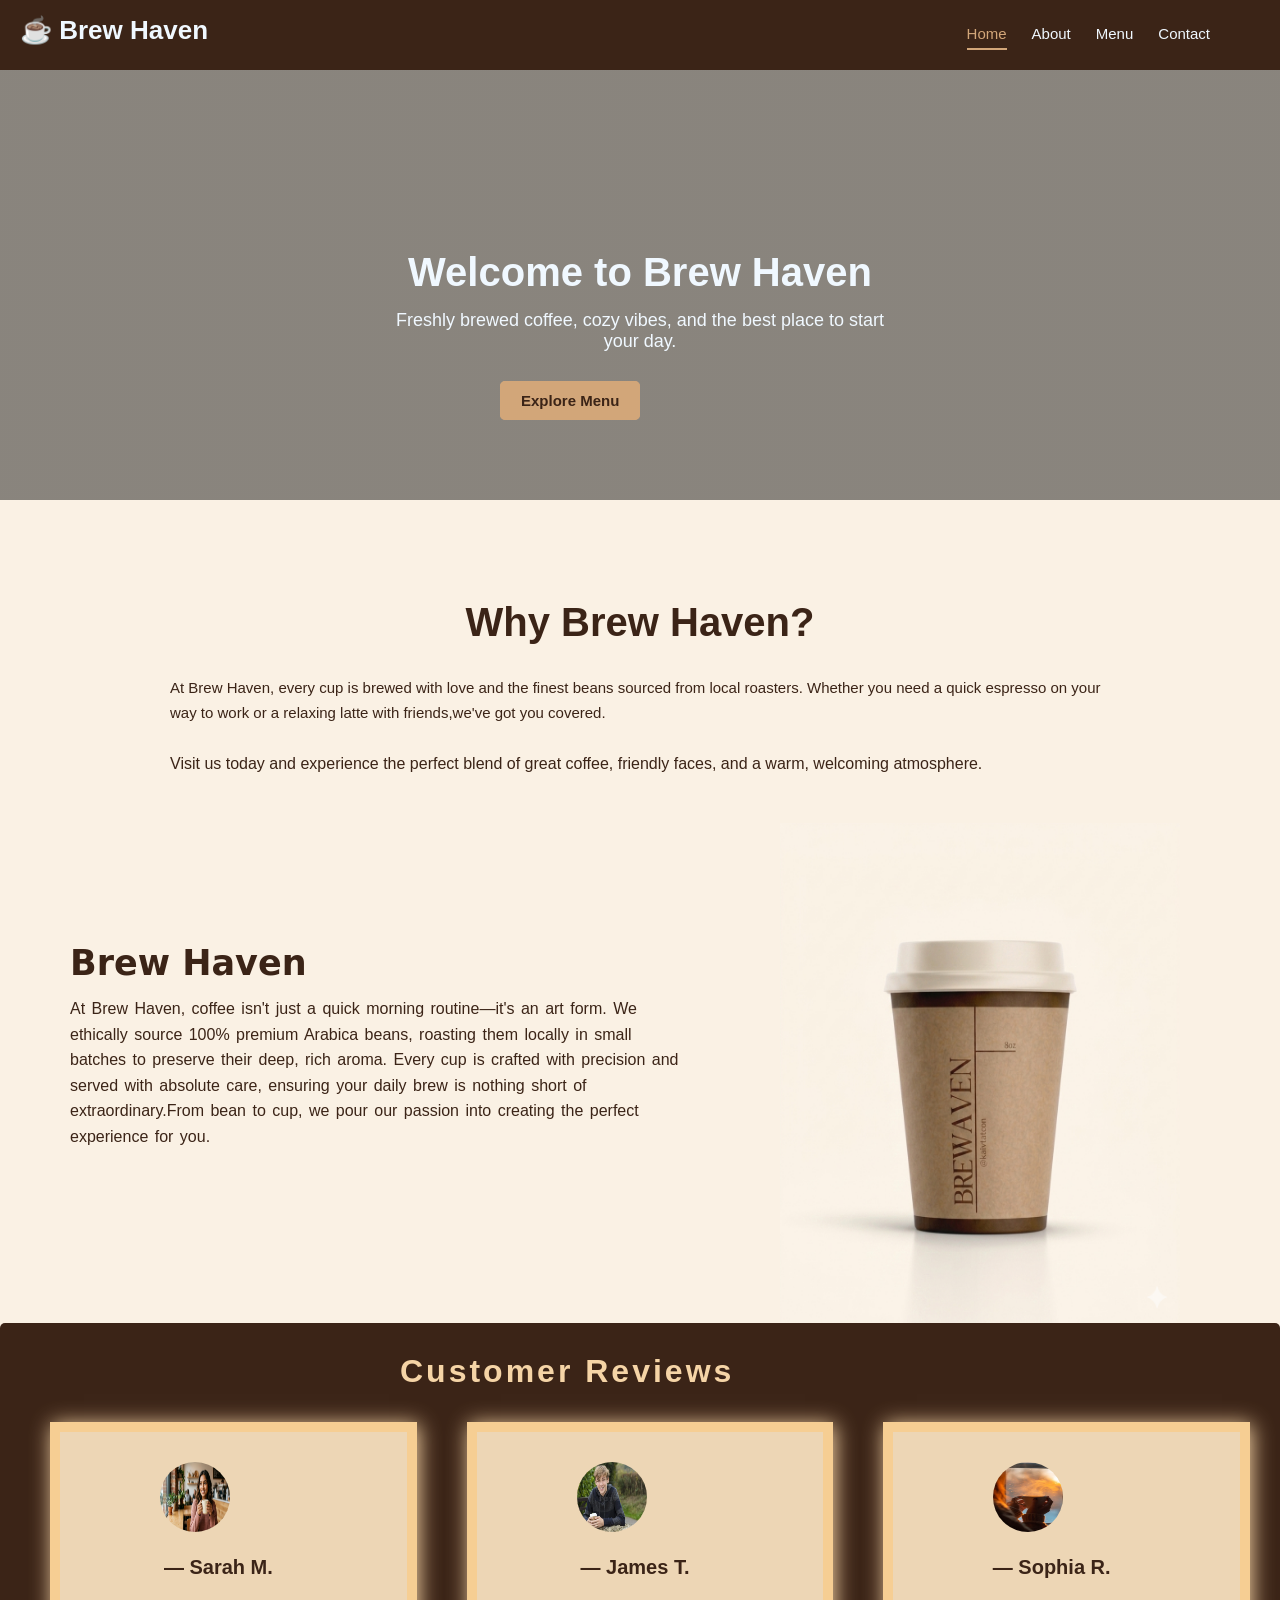
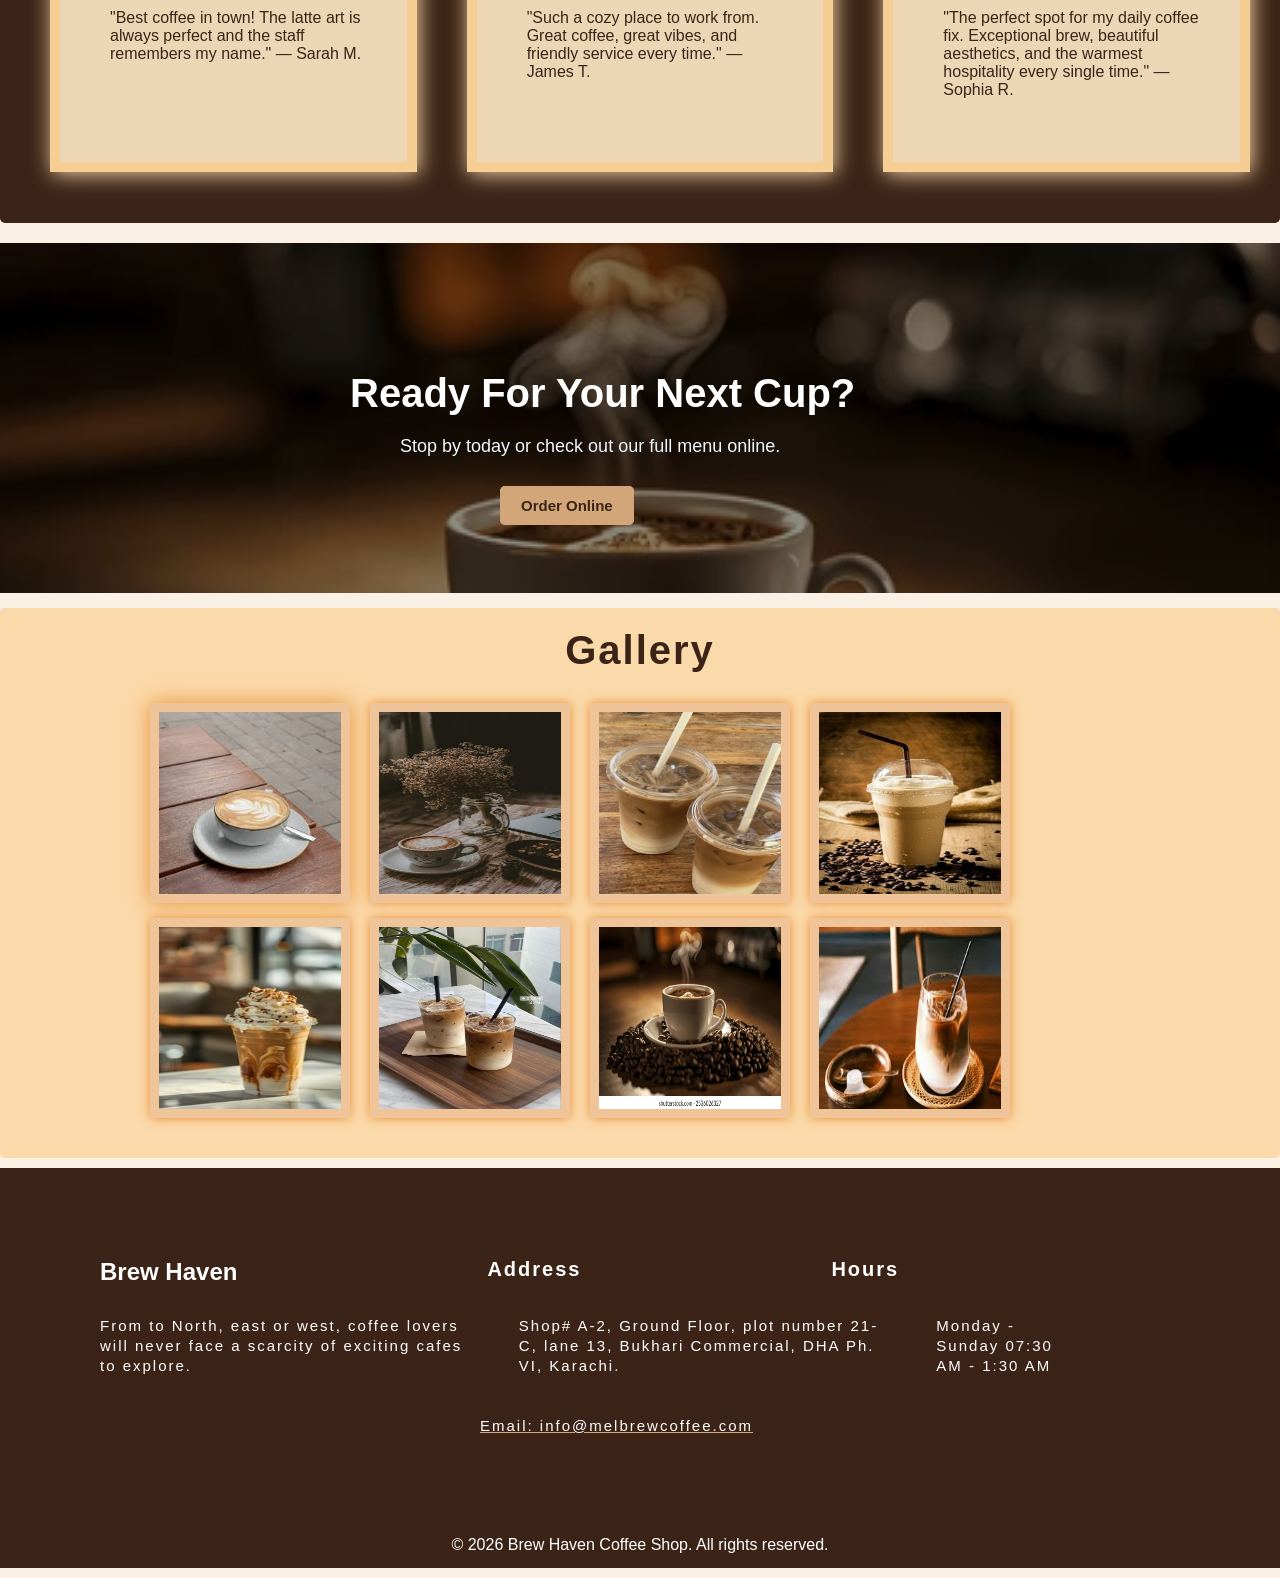
==== commit 4571a1c1: "update" ====
--- a/index.html
+++ b/index.html
@@ -61,16 +61,16 @@
 
     <div class="div4" id="divv4">
       <div  id="responsive2">
-        <h1 id="h5" class="heading5">Customer Reviews</h1>
+        <h1 id="h5"id="heading5">Customer Reviews</h1>
         </div>
            <div id="childidiv">
-        <div class="childidv2">
+        <div class="childidv2" id="childdivv2">
             <img src="images/girl img1.png" alt="" id="sarah" class="sara">
             <h1 class="h5" id="hh5"> — Sarah M.</h1>
         <p class="p5" id="pp5">"Best coffee in town! The latte art is always perfect and the staff
             remembers my name." — Sarah M.</p>
              </div>
-             <div class="childidv3">
+             <div class="childidv3" id="childidivv3">
                 <img src="images/boy img.webp" alt=""
                 id="james">
                 <h1 class="h6">— James T.</h1>
@@ -90,7 +90,7 @@
             <!-- section 4 end  -->
              <!-- section 5 start  -->
 
-              <div class="div5">
+              <div class="div5" id="div5">
         <h1 class="h8">Ready For Your Next Cup?</h1>
         <p class="p8">Stop by today or check out our full menu online.</p>
            <a href="contact.html" class="btn">Order Online</a>
--- a/style.css
+++ b/style.css
@@ -296,20 +296,49 @@
   @media only screen and (max-width:468px){
     #divv4{
       margin-top: 600px;
-    }
-    #responsibe2{
-   position: fixed;
-   left: 0;
-    }
-    .heading5{
+      display: flex;
+      flex-direction: column;
+    }
+  
+    .headhead5{
       margin-left: 0;
     font-size: 20px;
     }
-}
+    #childdivv2{
+      height: 330px;
+      width: 300px;
+      padding-left: 50px;
+      padding-right: 20px;
+    }
+    #pp5{
+
+      margin-left: 0;
+      padding-left: 0;
+      margin-right: 0;
+     padding-right: 0;
+    padding-bottom: 10px;
+    }
+    #hh5{
+ margin-left: 0;
+ font-size: 18px;
+ padding-left: 0;
+ padding-right: 30px;
+    }
+   #heading5{
+     margin-right: 30em;
+     font-size: 10%;
+   }
+    #childdivv3{
+      height: 330px;
+      width: 300px;
+      padding-left: 50px;
+      padding-right: 20px;
+   }
+  }
   #h5{
-   margin-left: 400px;
-   margin-bottom: 50px;
-   font-size: 30px;
+   margin-left: 25rem;
+   margin-bottom: 2rem;
+   font-size: 2rem;
    color: #f5d4a6;
    letter-spacing: 3px;
   }
@@ -421,9 +450,8 @@
    margin-top: 20px;
     margin-bottom: 15px;
  }
-
  .h8{
-   padding-top: 140px;
+  padding-top: 10%;
    color: white;
    margin-left: 350px;
    margin-right: 130px;
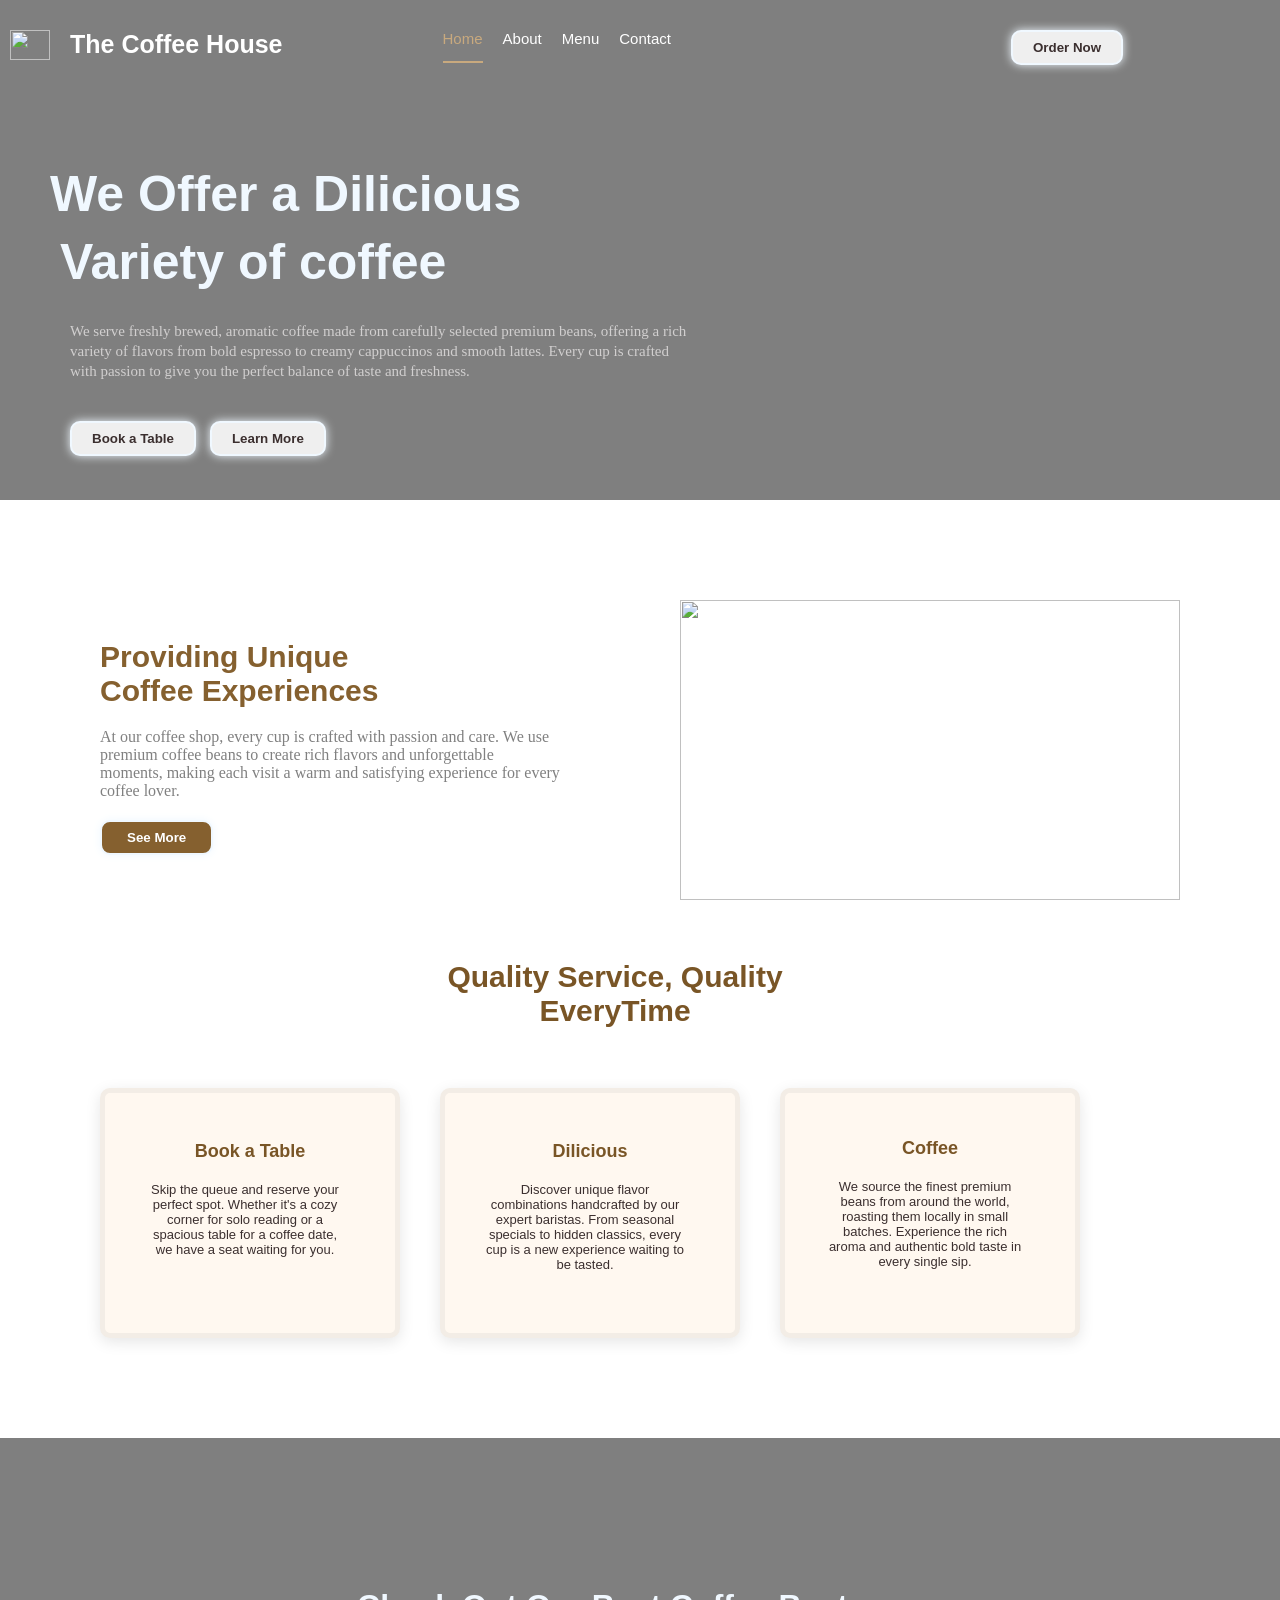
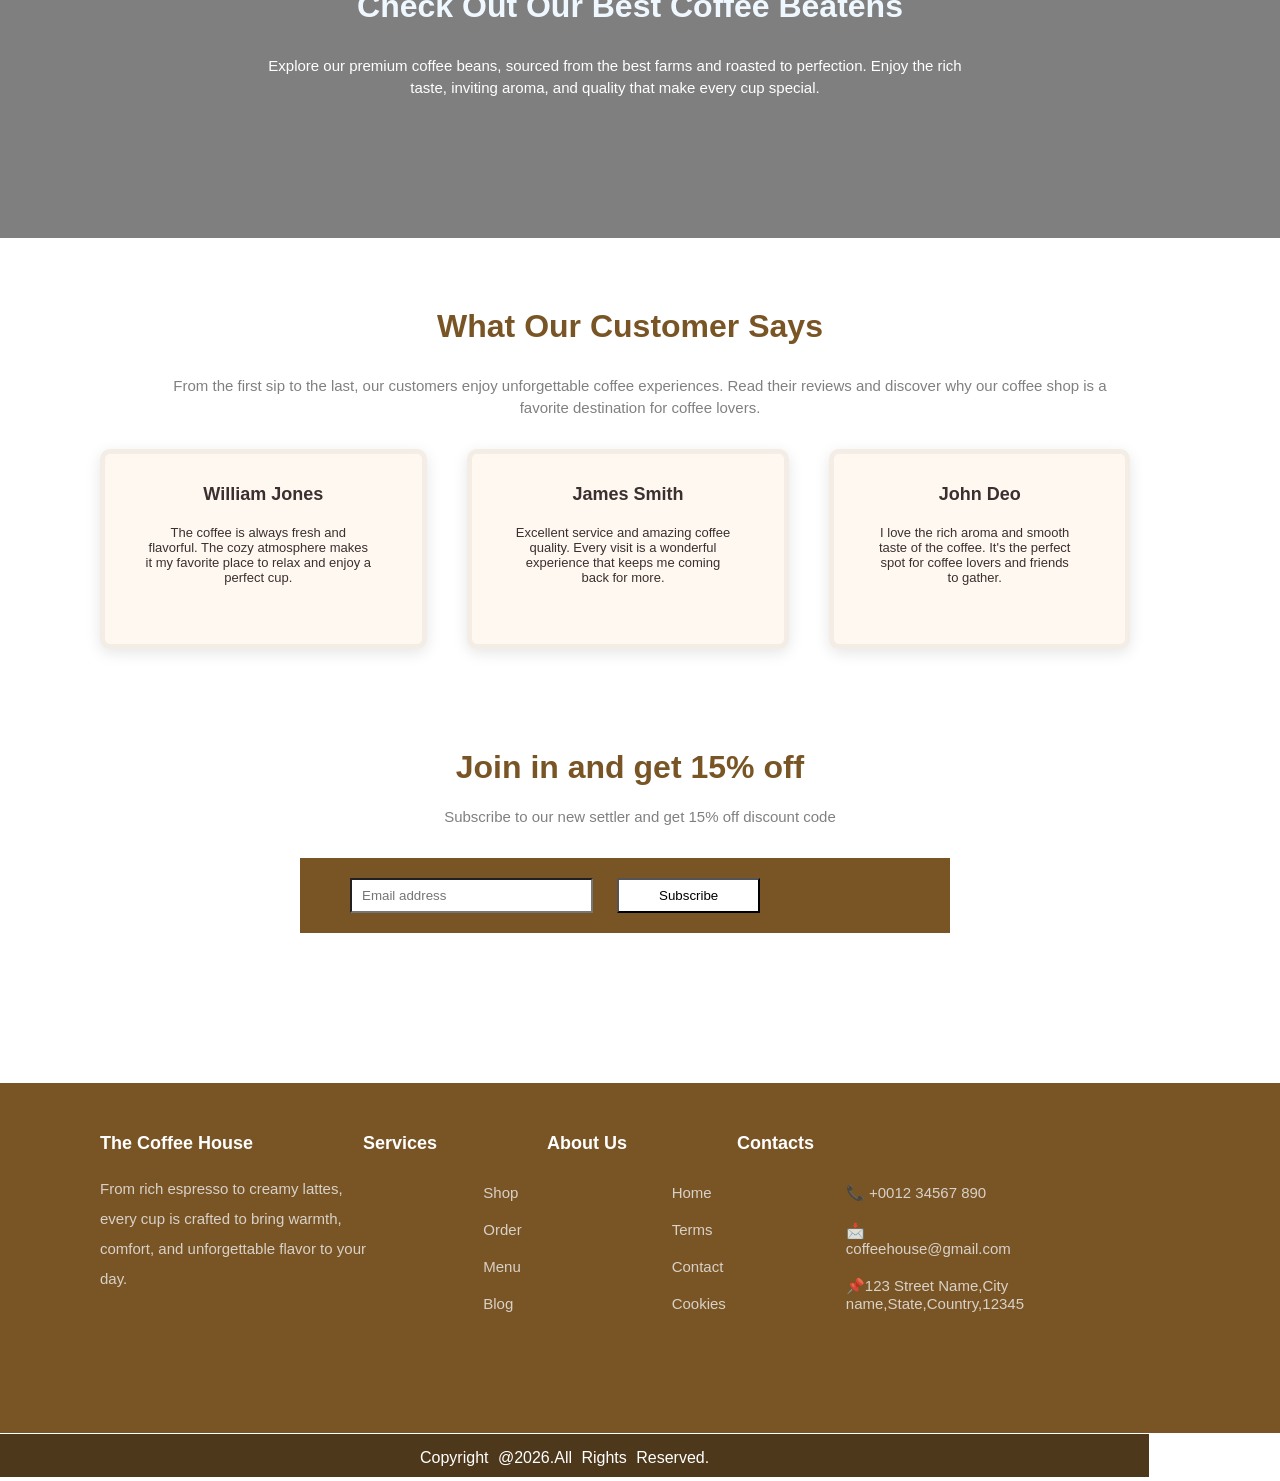
==== commit 58cb818d: "update" ====
--- a/index.html
+++ b/index.html
@@ -1,144 +1,194 @@
 <!DOCTYPE html>
 <html lang="en">
+
 <head>
     <meta charset="UTF-8">
     <meta name="viewport" content="width=device-width, initial-scale=1.0">
-    <title>Brew Haven - Home</title>
+    <title>The Coffee house</title>
     <link rel="stylesheet" href="style.css">
 </head>
+
 <body>
-    <!-- section  1 start  -->
-    <div class="div1" id="divv1">
-   <header class="header">
-     <h1 class="h1"> ☕ Brew Haven</h1>
-    <nav class="navbar">
-   <a href="index.html" class="active">Home</a> 
-   <a href="about.html">About</a> 
-   <a href="menue.html">Menu</a> 
-  <a href="contact.html">Contact</a>
-    </nav>
-    </header>
-    </div>
-    <div class="div2">
-        <h1 class="h2" id="h2">Welcome to Brew Haven</h1>
-        <p class="p1" id="p1">Freshly brewed coffee, cozy vibes, and the best place to start
-             your day.</p>
-             <div class="responsive">
-          <a href="menue.html"  class="btn" id="btnn">Explore Menu</a>
-          </div>
+
+    <!-- section 1 start  -->
+
+    <div class="div1">
+        <nav class="navbar">
+            <img src="images/navbar img.png" alt="" class="navimg">
+            <h1 class="head1"> The Coffee House</h1>
+            <a href="index.html" class="active"> Home</a>
+            <a href="about.html">About</a>
+            <a href="menu.html">Menu</a>
+            <a href="contact.html">Contact</a>
+            <button type="button" class="btn"> Order Now</button>
+        </nav>
+
+        <div class="child1">
+            <h1 class="head2">We Offer a Dilicious</h1>
+            <h1 class="head3">Variety of coffee</h1>
+            <p class="para1">
+                We serve freshly brewed, aromatic coffee made from carefully selected
+                premium beans, offering a rich variety of flavors from bold espresso to
+                creamy cappuccinos and smooth lattes. Every cup is crafted with passion
+                to give you the perfect balance of taste and freshness.</p>
+
+            <button class="button1"> Book a Table </button>
+            <button class="button2">Learn More</button>
+        </div>
     </div>
 
-         <!-- section 1 end  -->
-          <!-- section 2 start  -->
+    <!-- section 1 end  -->
+    <!-- section 2 start  -->
 
-    <h1 class="h3" id="h3"> Why Brew Haven?</h1>
-    <p class="p2" id="pp2">At Brew Haven, every cup is brewed with love and the finest beans sourced 
-        from local roasters. Whether you need a quick espresso on your way to work
-         or a relaxing latte with friends,we've got you covered.</p>
-         <p class="p3" id="pp3">Visit us today and experience the perfect blend of great coffee,
-         friendly faces, and a warm, welcoming atmosphere.</p>
+    <div class="div2">
 
-         <!-- section 2 end  -->
-          <!-- section 3 start  -->
+        <div class="content">
+            <h1 class="head4">Providing Unique Coffee Experiences</h1>
 
-          <div class="div3" id="divv3">
-        <div class=" childdiv1">
-        <h1 class="h4" id="hh4">Brew Haven</h1>
-       <p class="p4" id="pp4">At Brew Haven, coffee isn't just a quick morning routine—it's an art
-        form. We ethically source 100% premium Arabica beans, roasting them 
-        locally in small batches to preserve their deep, rich aroma. Every
-         cup is crafted with precision and served with absolute care, ensuring 
-         your daily brew is nothing short of extraordinary.From bean to cup, we pour 
-         our passion into creating the perfect experience for you.</p>
-         </div>
-         <div id="child">
-         <img src="images/cup.png" alt="" id="cup" class="cupp">
-         </div>
+            <p class="para2">
+                At our coffee shop, every cup is crafted with passion and care.
+                We use premium coffee beans to create rich flavors and
+                unforgettable moments, making each visit a warm and satisfying
+                experience for every coffee lover.
+            </p>
+
+            <button class="button3">See More</button>
+        </div>
+        <img src="images/bg2.png" alt="" class="heartbeans">
     </div>
 
-        <!-- section 3 end  -->
-           <!-- section 4 start  -->
+    <!-- section 2 end  -->
+    <!-- section 3 start  -->
 
-    <div class="div4" id="divv4">
-      <div  id="responsive2">
-        <h1 id="h5"id="heading5">Customer Reviews</h1>
+    <div class="div3">
+        <h1 class="head5">Quality Service, Quality EveryTime</h1>
+
+        <div class="child2">
+            <div class="card1">
+                <img src="" alt="" class="cardimg1">
+                <h1 class="head6">Book a Table</h1>
+                <p class="card-para">Skip the queue and reserve your perfect spot. Whether it's a cozy corner for solo
+                    reading or a spacious table for a coffee date, we have a seat waiting for you.</p>
+            </div>
+
+            <div class="card2">
+                <img src="" alt="" class="cardimg2">
+                <h1 class="head7">Dilicious</h1>
+                <p class="card-para">Discover unique flavor combinations handcrafted by our expert baristas. From
+                    seasonal specials to hidden classics, every cup is a new experience waiting to be tasted.</p>
+            </div>
+
+
+            <div class="card3">
+                <h1 class="head8">Coffee</h1>
+                <p class="card-para">We source the finest premium beans from around the world, roasting them locally in
+                    small batches. Experience the rich aroma and authentic bold taste in every single sip.</p>
+            </div>
         </div>
-           <div id="childidiv">
-        <div class="childidv2" id="childdivv2">
-            <img src="images/girl img1.png" alt="" id="sarah" class="sara">
-            <h1 class="h5" id="hh5"> — Sarah M.</h1>
-        <p class="p5" id="pp5">"Best coffee in town! The latte art is always perfect and the staff
-            remembers my name." — Sarah M.</p>
-             </div>
-             <div class="childidv3" id="childidivv3">
-                <img src="images/boy img.webp" alt=""
-                id="james">
-                <h1 class="h6">— James T.</h1>
-          <p class="p6">"Such a cozy place to work from. Great coffee, great vibes, 
-            and friendly service every time." — James T.</p>
+    </div>
+    <!-- section 3 end  -->
+    <!-- section 4 start  -->
+    <div class="div4">
+        <h1 class="head9">Check Out Our Best Coffee Beatens</h1>
+        <p class="para3">
+            Explore our premium coffee beans, sourced from the best farms and roasted to perfection. Enjoy the rich
+            taste, inviting aroma, and quality that make every cup special.
+        </p>
+    </div>
+
+    <!-- section 4 end  -->
+    <!-- section 5 start  -->
+
+    <div class="div5">
+        <h1 class="head10">What Our Customer Says</h1>
+        <p class="para4">
+            From the first sip to the last, our customers enjoy unforgettable coffee experiences. Read their reviews and
+            discover why our coffee shop is a favorite destination for coffee lovers.
+        </p>
+        <div class="child6">
+            <div class="card4">
+                <h1 class="head11">William Jones</h1>
+                <p class="para5">
+                    The coffee is always fresh and flavorful. The cozy atmosphere makes it
+                    my favorite place to relax and enjoy a perfect cup.
+                </p>
             </div>
-            <div class="childidv4">
-                <img src="images/cozy-morning-coffee-stockcake.webp" alt=""
-                id= "sophia">
-                <h1 class="h7">— Sophia R.</h1>
-                <p class="p7">"The perfect spot for my daily coffee fix. Exceptional brew, 
-            beautiful aesthetics, and the warmest hospitality every single 
-            time." — Sophia R.</p>
+
+            <div class="card5">
+                <h1 class="head12">James Smith</h1>
+                <p class="para6">
+                    Excellent service and amazing coffee quality. Every visit is a wonderful
+                    experience that keeps me coming back for more.
+                </p>
             </div>
+
+            <div class="card6">
+                <h1 class="head13">John Deo</h1>
+                <p class="para7">
+                  I love the rich aroma and smooth taste of the coffee. It's the perfect
+                    spot for coffee lovers and friends to gather.
+                </p>
             </div>
+        </div>
     </div>
-            <!-- section 4 end  -->
-             <!-- section 5 start  -->
+    </div>
+    <!-- section 5 end  -->
+    <!-- section 6 start  -->
 
-              <div class="div5" id="div5">
-        <h1 class="h8">Ready For Your Next Cup?</h1>
-        <p class="p8">Stop by today or check out our full menu online.</p>
-           <a href="contact.html" class="btn">Order Online</a>
-              </div>
+    <div class="div6">
+        <h1 class="head14">Join in and get 15% off</h1>
+        <p class="para8">Subscribe to our new settler and get 15% off discount code</p>
+        <div id="child7">
+            <form class="form">
+                <input type="text" placeholder="Email address" id="email">
 
-              <!-- section 5 end  -->
-               <!-- section 6 start  -->
+                <button id="button4">Subscribe</button>
+            </form>
+        </div>
+    </div>
+    <!-- section 6 end  -->
+    <!-- section 7 start  -->
 
-         <div class="div6">
-                <h1 class="h9">Gallery</h1>
-                <div id="child3">
-               <img src="images/coffee 4.jpg" alt="" id="img1">
-               <img src="images/coffe 5.jpg" alt="" id="img2">
-               <img src="images/cofffe 6.jpg" alt="" id="img3">
-               <img src="images/coffe 8.jpg" alt="" id="img7">
-                 </div>
-                 <div class="child4">
-               <img src="images/coffe 7.jpg" alt="" id="img4">
-               <img src="images/coffee 3.jpg" alt=""id="img5">
-               <img src="images/cofeee.webp" alt=""id="img6">
-               <img src="images/coffe 9.jpg" alt="" id="img8">
-               <img src="" alt="">
-               </div>
-         </div>
+    <div class="div7">
+      
+        <div class="child8">
+        <h1 class="fhead1">The Coffee House</h1>
+        <h1 class="fhead2">Services</h1>
+        <h1 class="fhead3">About Us</h1>
+        <h1 class="fhead4">Contacts</h1>
+    </div>
+      <div class="divv7">
+    <div id="paradiv">
+ <p class="para9">From rich espresso to creamy lattes, every cup is crafted 
+    to bring warmth, comfort, and unforgettable flavor to your day.</p>
+     </div>
 
-              <!-- section 6 end  -->
-               <!-- section 7 start  -->
-                
-                <div class="div7">
-                <footer class="footer">
-                    <div class="child5">
-              <h1 class="h10">Brew Haven</h1>
-                <h1 class="h11">Address</h1>
-                <h1 class="h12">Hours</h1>
-                </div>
-                <div class="child6">
-              <p class="p9">From to North, east or west, coffee lovers 
-                will never face a scarcity of exciting 
-                cafes to explore.</p>
-                   <p class="p10"> Shop# A-2, Ground Floor, plot number 21-C, lane 13, 
-                 Bukhari Commercial, DHA Ph. VI, Karachi. </p>
-              <p class="p12">Monday - Sunday
-                    07:30 AM - 1:30 AM</p>
-                    </div>
-                      <p class="p11"> Email: info@melbrewcoffee.com </p>
-                      <p class="p13">© 2026 Brew Haven Coffee Shop. All rights reserved.</p>
-                </footer>
-                </div>
-                <!-- section 7 end  -->
+ <div class="child9">
+     <p id="p1">Shop</p>
+     <p id="p2">Order</p>
+      <p id="p3">Menu</p>
+      <p id="p4">Blog</p>
+      </div>
+
+      <div class="child10">
+        <p id="p4">Home</p>
+        <p id="p5">Terms</p>
+        <p  id="p6">Contact</p>
+        <p id="p7">Cookies</p>
+      </div>
+
+      <div id="contactsdiv">
+        <p id="p8">📞 +0012 34567 890</p>
+        <p id="p9">📩coffeehouse@gmail.com</p>
+        <p id="p10">📌123 Street Name,City name,State,Country,12345</p>
+      </div>
+</div>  
+
+    
+ <div class="icon">
+    <p id="paraa">Copyright @2026.All Rights Reserved.</p>
+     </div>
+</div>
 </body>
+
 </html>
--- a/style.css
+++ b/style.css
@@ -2,1314 +2,781 @@
     box-sizing: border-box;
     margin: 0;
     padding: 0;
-    font-family: Arial, Helvetica, sans-serif;
- }
- body {
-  background-color: #faf1e4;
-  color: #3b2417;
-}
-  /* index page start  */
-
-
- /* div 1 start */
-
-.div1{
+ }
+  /* media query start  */
+    @media only screen and (max-width:468px){
+ 
+    }
+
+   /* media query end  */
+ .div1{
+     background-image: linear-gradient(
+        rgba(0, 0, 0, 0.5),
+        rgba(0, 0, 0, 0.5)
+    ),
+    url(images/img1.png);
+
     background-size: cover;
+    background-repeat: no-repeat;
+    background-position: center;
+    height: 500px;
+    width: 100%;
+    margin-bottom: 100px;
+ }
+
+ .navbar{
+   text-align: center;
+   padding-top: 30px;
    display: flex;
-   position: fixed;
-    height: 70px;
+   gap: 20px;
+   padding-left: 10px;
+ }
+
+  .navimg{
+    height: 30px;
+    width: 40px;
+  }
+ .head1{
+  font-size: 25px;
+  color: white;
+   margin-right: 140px;
+   font-family: "BabyNight", sans-serif;
+ }
+ @font-face {
+    font-family: "BabyNight";
+    src: url("fonts/BabyNight.ttf");
+}
+
+ a{
+    text-decoration: none;
+    color: rgb(239, 238, 238);
+    font-size: 15px;
+    font-family: "BabyNight", sans-serif;
+  font-weight: lighter;
+ }
+ .navbar a{
+    position: relative;
+    display: inline-block; 
+    text-decoration: none;
+    color: white;
+}
+.navbar a{
+    position: relative;
+    color: white;
+    transition: 0.3s;
+}
+
+.navbar a::after{
+    content: "";
+    position: absolute;
+    left: 0;
+    bottom: 22px;
+    width: 0;
+    height: 2px;
+    background-color: #c8a97e;
+    transition: width 0.5s ease;
+}
+
+.navbar a:hover{
+    color: #c8a97e;
+}
+
+.navbar a:hover::after{
     width: 100%;
-    background-color: #3b2417;  
-    color: aliceblue;
-    font-family: Verdana, Geneva, Tahoma, sans-serif;
-    font-weight: lighter;
-    font-size: 13px;
-    padding-top: 10px;
-    z-index: 999;
-}
- @media only screen and (max-width:468px){
-  #divv1{
-    height: 100px;
-    position: fixed;
-     z-index: 999;
-  }
- }
- .h1 {
-    margin-left: 20px;
- }
-  @media  only screen and (max-width: 468px) {
-    .h1{
-   margin-left: 130px;
-    }
-  }
-.header{
-    display: flex;
-    position: fixed;
-     top: 15px;
-      z-index: 9999;
-}
-.navbar{
-    display: flex;
-    position: fixed;
-    right: 70px;
-    top: 25px;
-   gap: 25px;
-    z-index: 9999;
-}
- @media only screen and (max-width:468px){
-  .navbar{
-   position: fixed;
-   right: 510px;
-   top: 70px;
-  }
-  #menu{
-    position: fixed;
-    left: 100px;
-  }
-  #about{
-    position: fixed;
-    right: 670px;
-  }
-   #contact{
-  position: fixed;
-  right: 480px;
- }
- }
-  a{
-  color: aliceblue;
- text-decoration: none;
- font-size: 15px;
-} 
- 
-  .header .navbar a:hover,
-  .header .navbar a.active {
-    color: #d2a679;
-  }
-   header nav a{
-  position: relative;
-  text-decoration: none;
-  }
-
-  header nav a::after{
-  content: "";
-  position: absolute;
-  left: 0;
-  bottom: -8px; 
-  width: 0;
-  height: 2px;
-  background-color: #d2a679;
-  transition: 0.3s;
-}
-
-  header nav a:hover::after,
-header nav a.active::after{
-  width: 100%;
-  }
-
-
- /* div 1 end  */
- /* div 2 Start  */
- .div2{
-     background-image: linear-gradient(rgba(0,0,0,0.45), rgba(0,0,0,0.45)),
-  url('https://images.unsplash.com/photo-1495474472287-4d71bcdd2085?w=1200');
-  height: 500px;
-  width: 100%;
-   background-size: cover;
-   padding-top: 250px;
-    margin-bottom: 100px;
- }
- @media only screen and (max-width:468px){
-   #h2{
-    font-size: 30px;
-   }
-   #p1{
-    font-size: 18px;
+}
+
+.navbar a.active{
+    color: #c8a97e;
+}
+
+.navbar a.active::after{
+    width: 100%;
+}
+
+
+   .btn{
     padding-left: 20px;
     padding-right: 20px;
-   }
-  #btnn{
-    font-size: 13px;
-    padding-left: 12px;
-    padding-right: 12px;
-    margin-left: 180px;
-  }
-   }
- .p1{
-    text-align: center;
+    padding-top: 8px;
+    padding-bottom: 8px;
+   color: #3b2f2f;
+   font-weight: bold;
+    margin-left: 320px;
+   margin-bottom: 20px;
+    border-radius: 10px;
+     box-shadow: 0px 0px 10px aliceblue;
+     border: 2px solid aliceblue;
+  }
+  .btn:hover{
+   background-color: #85602f;
+   cursor: pointer;
+   box-shadow: 0px 0px 20px aliceblue;
+    
+  }
+  
+  .head2{
     color: aliceblue;
-     font-size: 18px;
-    max-width: 500px;
-     margin: 0 auto 25px;
-    margin-top: 15px;
-    margin-bottom: 40px;
- }
- .h2{
-   font-size: 40px;
-   color: aliceblue;
-   text-align: center;
-  
- }
- .btn{
-    margin-left: 500px;
-    margin-top: 50px;
+    font-size: 50px;
+    font-family: Verdana, Geneva, Tahoma, sans-serif;
+    margin-left: 50px;
+    margin-top: 80px;
+  }
+  .head3{
+    color: aliceblue;
+    font-size: 50px;
+    font-family: Verdana, Geneva, Tahoma, sans-serif;
+    margin-left: 60px;
+    margin-top: 10px;
+  }
+  .para1{
+    color: rgb(243, 241, 241, 0.7);
+    text-align: left;
+    padding-left: 70px;
+    padding-right: 590px;
+    margin-top: 30px;
+    line-height: 20px;
+    font-size: 15px;
+  }
+  .button1{
     padding-left: 20px;
     padding-right: 20px;
-    padding-top: 10px;
-    padding-bottom: 10px;
-    font-size: 15px;
-    border-radius: 5px;
-    background-color: #d2a679;
-    color: #3b2417;
-    font-weight: bold;
-    border: 1px solid #d2a679;
- }
- .btn:hover{
-    background-color: aliceblue;
-    cursor: pointer;
- }
-  /* div 2 End  */
-  @media only screen and (max-width:468px){
-    #h3{
-      font-size: 30px;
-      margin-right: 50px;
-      margin-left: 50px;
-    }
-    #pp2{
-      font-size: 15px;
-     text-align: left;
-     margin-bottom: 0px;
-     margin-left: 50px;
-     margin-right: 20px;
-    }
-    #pp3{
-      margin-left: 50px;
-      margin-right: 20px;
-     line-height: 25px;
-    }
-  }
-  .h3{
-    color: #3b2417;
-    font-size: 40px;
-    margin-bottom: 30px;
+    padding-top: 8px;
+    padding-bottom: 8px;
+   color: #3b2f2f;
+   font-weight: bold;
+    margin-left: 70px;
+    margin-top: 20px;
+    border-radius: 10px;
+      box-shadow: 0px 0px 10px aliceblue;
+      border: 2px solid aliceblue; 
+      margin-top: 40px;
+  }
+   .button2{
+    padding-left: 20px;
+    padding-right: 20px;
+    padding-top: 8px;
+    padding-bottom: 8px;
+   color: #3b2f2f;
+   font-weight: bold;
+    margin-left: 10px;
+    margin-top: 20px;
+    border-radius: 10px;
+     box-shadow: 0px 0px 10px aliceblue;
+      border: 2px solid aliceblue;
+  }
+  .button1:hover{
+   background-color: #85602f;
+   cursor: pointer;
+   box-shadow: 0px 0px 20px aliceblue;
+    
+  }
+  .button2:hover{
+   background-color: #85602f;
+   cursor: pointer;
+   box-shadow: 0px 0px 20px aliceblue;
+  }
+
+@keyframes smoothFadeUp {
+  0% {
+    opacity: 0;
+    transform: translateY(25px); 
+  }
+  100% {
+    opacity: 1;
+    transform: translateY(0);
+  }
+}
+
+@keyframes smoothFadeUp {
+  0% {
+    opacity: 0;
+    transform: translateY(-25px); 
+  }
+  100% {
+    opacity: 1;
+    transform: translateY(0);
+  }
+}
+.para1, .navbar {
+  animation: smoothFadeUp 1.3s cubic-bezier(0.215, 0.610, 0.355, 1) forwards;
+}
+
+.head2, .head3 {
+  opacity: 0; 
+  animation: smoothFadeUp 1.3s cubic-bezier(0.215, 0.610, 0.355, 1) forwards;
+  animation-delay: 0.3s; 
+}
+
+.btn, .button1, .button2 {
+  opacity: 0;
+  animation: smoothFadeUp 1.3s cubic-bezier(0.215, 0.610, 0.355, 1) forwards;
+  animation-delay: 0.5s; 
+}
+ 
+ /* navbar hero section end  */
+   
+  /* section 2 start  */
+
+  .div2{
+    display: flex;
+  }
+  .child3{
+    display: flex;;
+  }
+  .heartbeans{
+    height: 300px;
+  width: 500px;
+  margin-right: 100px;
+  margin-bottom: 20px;
+
+  
+  }
+  .head4{
+    color: #85602f;
+    font-size: 30px;
+    margin-left: 100px;
+    margin-right: 250px;
+     font-family: "BabyNight", sans-serif;
+     font-weight: bolder;
+     margin-top: 40px;
+  }
+  .para2{
+  text-align: left;
+  color: gray;
+  margin-left: 100px;
+  margin-top: 20px;
+  margin-right:120px;
+  }
+  .button3{
+    padding-left: 25px;
+    padding-right: 25px;
+    padding-top: 8px;
+    padding-bottom: 8px;
+    margin-top: 20px;
+   color: white;
+   background-color: #85602f;
+   font-weight: bold;
+    margin-left: 100px;
+   margin-bottom: 20px;
+    border-radius: 10px;
+     box-shadow: 0px 0px 10px aliceblue;
+     border: 2px solid aliceblue;
+  }
+  .button3:hover{
+   background-color: #85602f;
+   cursor: pointer;
+   box-shadow: 0px 0px 20px #85602f;
+  }
+  @keyframes smoothFadeUp {
+  0% {
+    opacity: 0;
+    transform: translateY(25px); 
+  }
+  100% {
+    opacity: 1;
+    transform: translateY(0);
+  }
+}
+
+@keyframes smoothFadeUp {
+  0% {
+    opacity: 0;
+    transform: translateY(-25px); 
+  }
+  100% {
+    opacity: 1;
+    transform: translateY(0);
+  }
+}
+.para2{
+  animation: smoothFadeUp 1.3s cubic-bezier(0.215, 0.610, 0.355, 1) forwards;
+}
+
+.head4 {
+  opacity: 0; 
+  animation: smoothFadeUp 1.3s cubic-bezier(0.215, 0.610, 0.355, 1) forwards;
+  animation-delay: 0.3s; 
+}
+
+.button3, .heartbeans{
+  opacity: 0;
+  animation: smoothFadeUp 1.3s cubic-bezier(0.215, 0.610, 0.355, 1) forwards;
+  animation-delay: 0.5s; 
+}
+  
+  /* section 2 end  */
+  /* section 3 start */
+
+  .head5{
+    color: #795526;
+    font-size: 30px;
+    margin-left: 400px;
+    margin-right: 450px;
+     font-family: "BabyNight", sans-serif;
+     font-weight: bolder;
+     margin-top: 40px;
+     text-align: center;
+     margin-bottom: 30px;
+  }
+  .child2{
+    display: flex;
+     gap: 40px;
+     margin-left: 100px;
+  }
+  .card1, .card2,.card3{
+    height: 250px;
+    width: 300px;
+   /* border: 6px solid #c8a97e;
+   margin-bottom: 20px;
+    background-color: #fceee1;
+   box-shadow: 0px 0px 20px #85602f; */
+   margin-bottom: 100px;
+   margin-top: 30px; 
+     background: #fff8f0;
+    color: #4e381b;
+    border: 5px solid #f3ede6;
+    border-radius: 10px;
+    box-shadow: 0 4px 15px rgba(0,0,0,0.1);
+  }
+  .card1:hover, .card2:hover,.card3:hover{
+     border: 5px solid #f3ede6;
+    border-radius: 10px;
+    box-shadow: 0 4px 30px rgba(13, 13, 13, 0.1);
+  }
+  .head6,.head7 ,.head8{
+    font-size: 18px;
+    color: #795526;
+     font-family: "BabyNight", sans-serif;
+     font-weight: bolder;
+     margin-top: 30px;
+     text-align: center;
+     margin-bottom: 20px;
+  }
+  .card-para{
     text-align: center;
-  }
- .p2{
-margin-left: 170px;
- margin-right: 170px;
- margin-bottom: 30px;
- font-size: 15px;
- line-height: 25px;
-  }
-  .p3{
-    margin-left: 170px;
-    margin-bottom: 50px;
-  }
-   /* div 3 start  */
-   .div3{
-      display: flex;
-      height: 300px;
-      width: 100%;
-      background-size: cover;
-      margin-bottom: 50px;
-       background-size: cover;
+    margin-right: 50px;
+    margin-left: 40px;
+    font-size: 13px;
+     color: #3b2f2f;
+     font-family:Arial, Helvetica, sans-serif;
+  }
+
+   .head8{
+      font-size: 18px;
+    color: #795526;
+     font-family: "BabyNight", sans-serif;
+     font-weight: bolder;
+     margin-top: 45px;
+     text-align: center;
+     margin-bottom: 20px;
+
    }
-   @media only screen and (max-width:468px){
-    #divv3{
-      display: flex;
-      flex-direction: column;
-    }
-    #hh4{
-   font-size: 25px;
-   padding-left: 40px;
-   margin-top: 10;
-    }
-    #pp4{
-      font-size: 15px;
-      padding-left: 30px;
-      padding-right: 0;
-      padding-bottom: 25px;
-    }
-   .cupp{
-  padding-left: 50px;
-    width: 300px;
-   }
-   }
-   .h4{
-      margin-top: 120px;
-      font-size: 35px;
-      padding-left: 70px;
-      margin-bottom: 13px;
-      font-family: system-ui, -apple-system, BlinkMacSystemFont, 'Segoe UI', 
-   Roboto, Oxygen, Ubuntu, Cantarell, 'Open Sans', 'Helvetica Neue', 
-   sans-serif;
-}
-   
-   .p4{
-      padding-right: 100px;
-      padding-left: 70px;
-      word-spacing: 2px;
-      line-height: 1.6;
-    }
-
-   #cup{
-      height: 500px;
-      width:  400px;
-      margin-right: 100px;
-      margin-bottom: 100px;
-       position: relative;
-       z-index: 1;
-   }
-   #cup {
-    animation: float 3s ease-in-out infinite;
-
- }
-
-@keyframes float {
-  0% {
-        transform: translateY(3px);
-  }
-
-  50% {
-        transform: translateY(-10px);
-  }
-  100% {
-       transform: translateY(3px);
-  }
-}
-   #cup:hover{
-      transform: translateY(10px);
-      transition: all 0.4s ease-in-out;
-   }
-   
-    /* div 3 end  */
-    /* div 4 start  */
-  .div4{
-   height: 500px;
-   width: 100%;
-   margin-top: 100px;
-   margin-top: 200px;
-   background-color:  #3b2417;
-   border-radius: 5px;
-   padding-top: 30px;
-    background-size: cover;
-  }
-  @media only screen and (max-width:468px){
-    #divv4{
-      margin-top: 600px;
-      display: flex;
-      flex-direction: column;
-    }
+
+   @keyframes smoothFadeUp {
+  0% {
+    opacity: 0;
+    transform: translateY(25px); 
+  }
+  100% {
+    opacity: 1;
+    transform: translateY(0);
+  }
+}
+
+@keyframes smoothFadeUp {
+  0% {
+    opacity: 0;
+    transform: translateY(-25px); 
+  }
+  100% {
+    opacity: 1;
+    transform: translateY(0);
+  }
+}
+.head5{
+  animation: smoothFadeUp 1.3s cubic-bezier(0.215, 0.610, 0.355, 1) forwards;
+}
+
+.card2,.card1 {
+  opacity: 0; 
+  animation: smoothFadeUp 1.3s cubic-bezier(0.215, 0.610, 0.355, 1) forwards;
+  animation-delay: 0.3s; 
+}
+
+.card3{
+  opacity: 0;
+  animation: smoothFadeUp 1.3s cubic-bezier(0.215, 0.610, 0.355, 1) forwards;
+  animation-delay: 0.5s; 
+}
+
+   /* section 3 end  */
+   /* section 4 start  */
+
+   .div4{
+    background-image:  linear-gradient(
+        rgba(0, 0, 0, 0.5),
+        rgba(0, 0, 0, 0.5)
+    ),
+     url(images/bg\ img.webp);
   
-    .headhead5{
-      margin-left: 0;
-    font-size: 20px;
-    }
-    #childdivv2{
-      height: 330px;
-      width: 300px;
-      padding-left: 50px;
-      padding-right: 20px;
-    }
-    #pp5{
-
-      margin-left: 0;
-      padding-left: 0;
-      margin-right: 0;
-     padding-right: 0;
-    padding-bottom: 10px;
-    }
-    #hh5{
- margin-left: 0;
- font-size: 18px;
- padding-left: 0;
- padding-right: 30px;
-    }
-   #heading5{
-     margin-right: 30em;
-     font-size: 10%;
-   }
-    #childdivv3{
-      height: 330px;
-      width: 300px;
-      padding-left: 50px;
-      padding-right: 20px;
-   }
-  }
-  #h5{
-   margin-left: 25rem;
-   margin-bottom: 2rem;
-   font-size: 2rem;
-   color: #f5d4a6;
-   letter-spacing: 3px;
-  }
-  .h5{
-   text-align: center;
-   margin-top: 20px;
-   margin-bottom: 30px;
-   margin-right: 30px;
-   font-size: 20px;
-  }
-  #childidiv {
-   display: flex;
-  }
-  .childidv2{
-   height: 350px;
-   width: 600px;
-   background-color: #edd6b5;
-   margin-bottom: 50px;
-   border: 10px solid #f6ce93;
-   margin-left: 50px;
-   box-shadow: 2px 2px 20px #f5d4a6;
-  }
-  .childidv2:hover{
-   transform: scale(1.1);
-   transition: 0.3s ease-in-out;
-  }
-  #sarah{
-   height: 70px;
-   border-radius: 50%;
-   width: 70px;
-  margin-left: 100px;
-  margin-top: 30px;
-  }
-  .p5{
-   padding-left: 50px;
-   padding-right: 40px;
-  }
-  .childidv3{
-     height: 350px;
-   width: 600px;
-   background-color: #edd6b5;
-   margin-bottom: 50px;
-   border: 10px solid #f6ce93;
-   margin-left: 50px;
-   box-shadow: 2px 2px 20px #f5d4a6;
-  }
-  .childidv3:hover{
-    transform: scale(1.1);
-   transition: 0.3s ease-in-out;
-  }
-  .h6{
-     text-align: center;
-   margin-top: 20px;
-   margin-bottom: 30px;
-   margin-right: 30px;
-   font-size: 20px;
-  }
-  .p6{
-   padding-left: 50px;
-   padding-right: 40px;
-  }
-  #james{
-   height: 70px;
-   border-radius: 50%;
-   width: 70px;
-  margin-left: 100px;
-  margin-top: 30px;
-  }
-  .childidv4{
-     height: 350px;
-   width: 600px;
-   background-color: #edd6b5;
-   margin-bottom: 50px;
-   border: 10px solid #f6ce93;
-   margin-left: 50px;
-   box-shadow: 2px 2px 20px #f5d4a6;
-   margin-right: 30px;
-  }
-  .childidv4:hover{
-   transform: scale(1.1);
-   transition: 0.3s ease-in-out;
-  }
-  .h7{
-    text-align: center;
-   margin-top: 20px;
-   margin-bottom: 30px;
-   margin-right: 30px;
-   font-size: 20px;
-  }
-  .p7{
-     padding-left: 50px;
-   padding-right: 40px;
-  }
-  #sophia{
-    height: 70px;
-   border-radius: 50%;
-   width: 70px;
-  margin-left: 100px;
-  margin-top: 30px;
-  }
-    /* div 4 end  */
-   /* div 5 start  */
-   .div5{
-  background-image: linear-gradient(rgba(0,0,0,0.45), rgba(0,0,0,0.45)),
-    url(images/cofeee.webp);
-     height: 350px;
-  width: 100%;
-   background-size: cover;
-   margin-top: 20px;
-    margin-bottom: 15px;
- }
- .h8{
-  padding-top: 10%;
-   color: white;
-   margin-left: 350px;
-   margin-right: 130px;
-   font-size: 40px;
- }
-  .p8{
-   color: aliceblue;
-    margin-left: 400px;
-    margin-top: 20px;
-    margin-bottom: 40px;
-    font-size: 18px;
-  }
-  /* div 5 end  */
-  /* div 6 start  */
-  .h9{
-   text-align: center;
-   margin-bottom: 30px;
-   padding-top: 20px;
-   font-size: 40px;
-   letter-spacing: 2px;
-  }
-  .div6{
-   height: 550px;
-   margin-bottom: 10px;
-   width: 100%;
-   background-color: #fad9aa;
-   border-radius: 5px;
-    background-size: cover;
-  }
-  #child3{
-   display: flex;
-   margin-bottom: 15px;
-   margin-left: 150px;
-   margin-right: 50px;
-    gap: 20px;
-  }
-  .child4{
-   display: flex;
-   margin-left: 150px;
-    margin-right: 50px;
-    gap: 20px;
-  }
-  #img1{
-  height: 200px;
-  width: 200px;
-  border: 9px solid #eec498;
-  box-shadow: 0px 0px 20px #ea9035;
-  
-  }
-  #img1:hover{
-   transform: scale(1.1);
-   transition:  all 0.4s ease-in;
-    box-shadow: 2px 2px 20px #ea9035;
-   
-  }
-   #img2{
-   height: 200px;
-  width: 200px;
-   border: 9px solid #eec498;
-   box-shadow: 0px 0px 10px #ea9035;
-  }
-   #img2:hover{
-   transform: scale(1.1);
-   transition:  all 0.4s ease-in;
-    box-shadow: 2px 2px 15px #ea9035;
-   }
-  #img7{
-   height: 200px;
-  width: 200px;
-   border: 9px solid #eec498;
-   box-shadow: 0px 0px 10px #ea9035;
-  }
-   #img7:hover{
-   transform: scale(1.1);
-   transition:  all 0.4s ease-in;
-    box-shadow: 2px 2px 15px #ea9035;
-   }
-  #img8{
- height: 200px;
-  width: 200px;
-   border: 9px solid #eec498;
-    box-shadow: 0px 0px 10px #ea9035;
-  }
-   #img8:hover{
-   transform: scale(1.1);
-   transition:  all 0.4s ease-in;
-    box-shadow: 2px 2px 15px #ea9035;
-   }
- #img3{
-  height: 200px;
-  width: 200px;
-   border: 9px solid #eec498;
-   box-shadow: 0px 0px 10px #ea9035;
-  }
-   #img3:hover{
-   transform: scale(1.1);
-   transition:  all 0.4s ease-in;
-    box-shadow: 2px 2px 15px #ea9035;
-   }
-  
- #img4{
-  height: 200px;
-  width: 200px;
-   border: 9px solid #eec498;
-   box-shadow: 0px 0px 10px #ea9035;
-  }
- #img4:hover{
-   transform: scale(1.1);
-   transition:  all 0.4s ease-in;
-    box-shadow: 2px 2px 15px #ea9035;
- }
-  
- #img5{
-  height: 200px;
-  width: 200px;
-   border: 9px solid #eec498;
-  box-shadow: 0px 0px 10px #ea9035;
-  }
-   #img5:hover{
-   transform: scale(1.1);
-   transition:  all 0.4s ease-in;
-    box-shadow: 2px 2px 15px #ea9035;
-   }
- #img6{
- height: 200px;
-  width: 200px;
-   border: 9px solid #eec498;
-  box-shadow: 0px 0px 10px #ea9035;
-  }
-   #img6:hover{
-   transform: scale(1.1);
-   transition:  all 0.4s ease-in;
-    box-shadow: 2px 2px 15px #ea9035;
-   }
-  
-  /* div 6 end  */
-   /* div 7 start  */
-   .div7{
-      height: 400px;
-      width: 100%;
-      background-color: #3b2417;
-      color: white;
-      padding-top: 40px;
-      margin-bottom: 10px;
-      background-size: cover;
-   }
-   .child5{
-      display: flex;
-      margin-bottom: 30px;
-   }
-   .child6{
-      display: flex;
-   }
- .h10{
-   text-align: left;
-   margin-left: 100px;
-   font-size: 24px;
-   margin-top: 50px;
- }
- 
- .h11{
-     text-align: left;
-   margin-left: 250px;
-   font-size: 20px;
-   margin-top: 50px;
-   letter-spacing: 2px;
- }
- .h12{
-     text-align: left;
-   margin-left: 250px;
-   font-size: 20px;
-   margin-top: 50px;
-   letter-spacing: 2px;
- }
- .p12{
-   margin-right: 200px;
-    font-size: 15px;
-    line-height: 20px;
-    letter-spacing: 2px;
- }
- .p9{
-   margin-right: 50px;
-    margin-left: 100px;
-    font-size: 15px;
-    line-height: 20px;
-    letter-spacing: 2px;
- }
- .p10{
-    margin-right: 50px;
-    font-size: 15px;
-    line-height: 20px;
-    letter-spacing: 2px;
- }
- .p11{
-    font-size: 15px;
-    line-height: 20px;
-    letter-spacing: 2px;
-    margin-left: 480px;
-    margin-top: 40px;
-    text-decoration: underline #d2a679;
- }
- .p13{
-   text-align: center;
-   margin-top: 100px;
- }
-
-  /* index page end  */
-  /* About page start  */
-
-  /* div 8 start  */
-  .div8{
-     background-image: linear-gradient(rgba(0,0,0,0.45), rgba(0,0,0,0.45)),
-    url('https://images.unsplash.com/photo-1442512595331-e89e73853f31?w=1200');
     height: 400px;
     width: 100%;
     background-size: cover;
+    margin-bottom: 20px;
+   }
+   .head9{
+    color: aliceblue;
+    margin-left: 350px;
+    margin-right: 370px;
     padding-top: 150px;
-  }
- #h13{
-  padding-top: 100px;
-  color:white;
-   padding-top: 20px;
-   text-align: center;
-   letter-spacing: 2px;
-   font-size: 30px;
- }
- #p14{
-  color:white;
-    margin-left: 200px;
-   padding-top: 30px;
-   font-size: 15px;
-   letter-spacing: 3px;
-   padding-right: 100px;
-   margin-bottom: 30px;
- }
-
- /* div 8 end  */
-    /* setion 9 start  */
-  #h14{
-  padding-left: 470px;
-   margin-top: 20px;
-   font-size: 35px;
-   letter-spacing: 2px;
-  }
-  #p15{
-   margin-top: 40px;
-   margin-left: 130px;
-   line-height: 28px;
-   margin-right: 150px;
-   margin-bottom: 20px;
-  }
-  #p16{
-    margin-top: 40px;
-   margin-left: 130px;
-   line-height: 28px;
-   margin-right: 150px;
-   margin-bottom: 20px;
-  }
-  #p17{
-   margin-left: 130px;
-   margin-bottom: 100px;
-  }
-   .btn{
-    margin-left: 500px;
-    margin-top: 50px;
-    padding-left: 20px;
-    padding-right: 20px;
-    padding-top: 10px;
-    padding-bottom: 10px;
-    font-size: 15px;
-    border-radius: 5px;
-    background-color: #d2a679;
-    color: #3b2417;
-    font-weight: bold;
-    border: 1px solid #d2a679;
- }
-  .btn:hover{
-    background-color: aliceblue;
-    cursor: pointer;
-    box-shadow: 0px 0px 9px white;
- }
- .shop1{
-  height: 400px;
-  width:  350px;
-   border: 9px solid #E0E0E0;
-  box-shadow: 0 8px 24px rgba(51, 34, 17, 0.08);
- }
- .shop2{
-   height: 400px;
-  width:  350px;
-   border: 9px solid #E0E0E0;
- box-shadow: 0 8px 24px rgba(51, 34, 17, 0.08);
- }
- .shop3{
-   height: 400px;
-  width:  350px;
-   border: 9px solid #E0E0E0;
-  box-shadow: 0 8px 24px rgba(51, 34, 17, 0.08);
- }
-   
- .child8{
-  display: flex;
-  margin-bottom: 20px;
-  padding-top: 40px;
-  padding-left: 40px;
-   gap: 5px;
-   height: 430px;
-   width: 100%;
- }
- .h15{
-  padding-left: 430px;
-   margin-top: 20px;
-   font-size: 35px;
-   letter-spacing: 2px;
- }
- .h16{
-  padding-left: 350px;
-   margin-top: 20px;
-   font-size: 15px;
-   letter-spacing: 2px;
- }
-  /* section 9 end  */
-
-  /* Contact page start  */
-    /* div 10 start  */
-  .div10{
-     background-image: linear-gradient(rgba(0,0,0,0.45), rgba(0,0,0,0.45)),
-    url('https://images.unsplash.com/photo-1453614512568-c4024d13c247?w=1200');
-     height: 400px;
-      width: 100%;
-    background-size: cover;
-    padding-top: 170px;
-  }
-  .h17{
-    color: white;
-     padding-left: 450px;
-   margin-top: 15px;
-   font-size: 28px;
-   letter-spacing: 2px;
-  
-  }
-  .h18{
-       color: #EAEAEA;
-     padding-left: 300px;
-     padding-right: 300px;
-   margin-top: 20px;
-   font-size: 15px;
-   text-align: center;
-   line-height: 23px;
-  }
-   /* div 10 end  */
-   /* section 11 start  */
-     #div11{
-   background-color: #d2a679;
-     height: 400px;
-     padding-top: 50px;
-     padding-bottom: 400px;
-     margin-left: 200px;
-     margin-right: 200px;
-     align-items: center;
-     margin-bottom: 70px;
-    border: 1px solid #3b2417;
-     border-radius: 20px;
-     box-shadow: 0px 0px 20px #d2a679;
-     text-shadow: 0px 0px 3px #E0E0E0;
-   }
-   #div11:hover{
-   box-shadow: 0px 0px 50px #d2a679;
-   }
-   .h19{
-     padding-left: 450px;
-   margin-top: 20px;
-   font-size: 40px;
-    margin-bottom: 20px;
-    font-weight: bold;
-   }
-   #p18{
-     padding-left: 250px;
-     font-style: italic;
-    font-size: 15px;
-    letter-spacing: 2px;
-    margin-bottom: 50px;
-     }
-     .form{
-      display: block;
-     }
-     label{
-    margin-left: 170px;
-    font-size: 13px;
-    padding-bottom: 20px;
-     padding-top: 20px;
-     }
-     #name{
-      margin-left: 170px;
-      padding-right: 250px;
-      padding-top: 10px;
-      padding-bottom: 10px;
-      padding-left: 10px;
-      margin-top: 10px;
-      margin-bottom: 10px;
-     }
-     #email{
-       margin-left:170px;
-      padding-right: 250px;
-      padding-top: 10px;
-      padding-bottom: 10px;
-      padding-left: 10px;
-      margin-top: 10px;
-      margin-bottom: 10px;
-     }
-     #message{
-       margin-left: 170px;
-      padding-right: 250px;
-      padding-top: 10px;
-      padding-bottom: 70px;
-      padding-left: 10px;
-      margin-bottom: 10px;
-      margin-top: 10px;
-     }
-     #btn{
-      margin-top: 5px;
-      margin-bottom: 50px;
-      margin-left: 300px;
-      background-color:#d2a679;
-      box-shadow: 0px 0px 10px #f4efef;
-      border: 1px solid #3b2417;
-     }
-     #btn:hover{
-      background-color: #f1f1f1;
-     }
-  /* section 11 end  */
-
-   /* contact page end  */
-   /* Menu page start  */
-
-   /* div 12 start  */
-   .div12{
-      background-image: linear-gradient(rgba(0,0,0,0.45), rgba(0,0,0,0.45)),
-    url(images/bg\ img.jpg);
-    height: 400px;
-      width: 100%;
-    background-size: cover;
-    padding-top: 170px;
-      position: relative;
     text-align: center;
-   }
-   .div12::before {
-    content: "";
-    position: absolute;
-    top: 0;
-    left: 0;
-    width: 100%;
-    height: 100%;
-    background: rgba(0,0,0,0.4);
- }
-   .h20{
-     position: absolute;
-    top: 50%;
-    left: 50%;
-    transform: translate(-50%, -50%);
-    color: white;
-    font-size: 3rem;
-    font-weight: bold;
-    padding-left: 100px;
-    padding-right: 100px;
-   }
-   .p19{
-      color: #f1f1f1;
-       font-style: oblique;
-     padding-left: 300px;
-     padding-right: 300px;
-     padding-top: 100px;
-   margin-top: 20px;
-   font-size: 15px;
-   letter-spacing: 2px;
-   text-align: center;
-   }
-   span{
-    color: #eec498;
-   }
-   /* div 12 end  */
-    /* div 13 start  */
-    #div13{
-      display: flex;
-      gap: 20px;
-    }
-    .div14{
-      display: flex;
-      gap: 20px;
-      margin-bottom: 20px;
-    }
-    .card1{
-      height: 400px;
-      width: 300px;
-      background-color: #f4efef;
-      border: 1px solid #3b2417;
-      margin-left: 100px;
-      margin-top: 40px;
-      box-shadow: 0px 0px 20px #d2a679;
-    }
-    .card1:hover{
-   animation: card1 0.5s ease;
-    }
-    @keyframes card1 {
-      0%{
-        transform: scale(1.0);
-      }
-      50%{
-        transform: scale(1.1);
-      }
-      100%{
-        transform: scale(1.0);
-      }
-    }
-    
-   #card1{
-    height: 50%;
-    width: 100%;
-   }
-   .head1{
-    margin-left: 80px;
-    font-size: 20px;
-    margin-top: 15px; 
-    margin-bottom: 15px;
-   }
-   .para1{
-    padding-left: 30px;
-    padding-right: 50px;
-   }
-   .h41{
-   font-size: 20px;
-   margin-top: 20px;
-  margin-left: 110px;
-   }
-   .button1{
-      padding-left: 20px;
-    padding-right: 20px;
-    padding-top: 10px;
-    padding-bottom: 10px;
-    font-size: 15px;
-    border-radius: 5px;
-    background-color: #d2a679;
-    color: #3b2417;
-    font-weight: bold;
-    border: 1px solid #d2a679;
-    margin-left: 80px;
-    margin-top: 10px;
-     box-shadow: 0px 0px 20px #d2a679;
-   }
-     .button1:hover{
-    background-color: aliceblue;
-    box-shadow: 0px 0px 20px #f1f1f1;
-    cursor: pointer;
-     }
-   #card2{
-    height: 50%;
-    width: 100%;
-   }
-   .head2{
-    margin-left: 80px;
-    font-size: 20px;
-    margin-top: 15px; 
-    margin-bottom: 15px;
-   }
-   .para2{
-     padding-left: 30px;
-    padding-right: 50px;
-   }
-   .h42{
-     font-size: 20px;
-   margin-top: 20px;
-  margin-left: 110px;
-   }
-    .card2{
-      height: 400px;
-      width: 300px;
-      background-color: #f4efef;
-      border: 1px solid #3b2417;
-      margin-top: 40px;
-      box-shadow: 0px 0px 20px #d2a679;
-    }
-    .card2:hover{
-   animation: card2 0.5s ease;
-    }
-    @keyframes card2 {
-      0%{
-        transform: scale(1.0);
-      }
-      50%{
-        transform: scale(1.1);
-      }
-      100%{
-        transform: scale(1.0);
-      }
-    }
-    .button2{
-      padding-left: 20px;
-    padding-right: 20px;
-    padding-top: 10px;
-    padding-bottom: 10px;
-    font-size: 15px;
-    border-radius: 5px;
-    background-color: #d2a679;
-    color: #3b2417;
-    font-weight: bold;
-    border: 1px solid #d2a679;
-    margin-left: 80px;
-    margin-top: 10px;
-     box-shadow: 0px 0px 20px #d2a679;
-   }
-     .button2:hover{
-    background-color: aliceblue;
-    box-shadow: 0px 0px 20px #f1f1f1;
-    cursor: pointer;
-     }
-   #card3{
-    height: 50%;
-    width: 100%;
-   }
-   .head3{
-   margin-left: 80px;
-    font-size: 20px;
-    margin-top: 15px; 
-    margin-bottom: 15px;
+     font-family: "BabyNight", sans-serif;
    }
    .para3{
-     padding-left: 30px;
-    padding-right: 50px;
+     color: white;
+    text-align: left;
+    padding-left: 250px;
+    padding-right: 300px;
+    text-align: center;
+    margin-top: 30px;
+    line-height: 20px;
+    font-size: 15px;
+    font-family: Arial, Helvetica, sans-serif;
+    line-height: 22px;
    }
-    .card3{
-      height: 400px;
-      width: 300px;
-      background-color: #f4efef;
-      border: 1px solid #3b2417;
-      margin-top: 40px;
-      box-shadow: 0px 0px 20px #d2a679;
+   @keyframes smoothFadeUp {
+  0% {
+    opacity: 0;
+    transform: translateY(25px); 
+  }
+  100% {
+    opacity: 1;
+    transform: translateY(0);
+  }
+}
+
+@keyframes smoothFadeUp {
+  0% {
+    opacity: 0;
+    transform: translateY(-25px); 
+  }
+  100% {
+    opacity: 1;
+    transform: translateY(0);
+  }
+}
+.div4{
+  animation: smoothFadeUp 1.3s cubic-bezier(0.215, 0.610, 0.355, 1) forwards;
+}
+
+.head8{
+  opacity: 0; 
+  animation: smoothFadeUp 1.3s cubic-bezier(0.215, 0.610, 0.355, 1) forwards;
+  animation-delay: 0.3s; 
+}
+
+.para3{
+  opacity: 0;
+  animation: smoothFadeUp 1.3s cubic-bezier(0.215, 0.610, 0.355, 1) forwards;
+  animation-delay: 0.5s; 
+}
+  /* section 4 end  */
+  /* section 5 start */
+
+  .head10{
+     color: #795526;
+    margin-left: 350px;
+    margin-right: 370px;
+    padding-top: 50px;
+    text-align: center;
+     font-family: "BabyNight", sans-serif;
+  }
+  .para4{
+    color: gray;
+    text-align: left;
+    padding-left: 150px;
+    padding-right: 150px;
+    text-align: center;
+    margin-top: 30px;
+    line-height: 20px;
+    font-size: 15px;
+    font-family: Arial, Helvetica, sans-serif;
+    line-height: 22px;
+    margin-bottom: 30px;
+  }
+  .child6{
+    display: flex;
+     gap: 40px;
+     margin-left: 100px;
+  }
+  .card4, .card5,.card6{
+    height: 200px;
+   width: auto;
+     background: #fff8f0;
+    color: #4e381b;
+    border: 5px solid #f3ede6;
+    border-radius: 10px;
+    box-shadow: 0 4px 15px rgba(0,0,0,0.1); 
+  }
+  .card4:hover,.card5:hover,.card6:hover{
+   background: #fff8f0;
+    color: #4e381b;
+    border: 8px solid #f3ede6;
+    border-radius: 10px;
+    box-shadow: 0 4px 20px rgba(0,0,0,0.1);
+  }
+  .card6{
+    margin-right: 150px;
+  }
+  
+  .head11,.head12 ,.head13{
+    font-size: 18px;
+    color: #3b2f2f;
+     font-family: "BabyNight", sans-serif;
+     font-weight: bolder;
+     margin-top: 30px;
+     text-align: center;
+     margin-bottom: 20px;
+  }
+  .para5, .para6, .para7{
+    text-align: center;
+    margin-right: 50px;
+    margin-left: 40px;
+    font-size: 13px;
+     color: #3b2f2f;
+     font-family:Arial, Helvetica, sans-serif;
+  }
+  @keyframes smoothFadeUp {
+  0% {
+    opacity: 0;
+    transform: translateY(25px); 
+  }
+  100% {
+    opacity: 1;
+    transform: translateY(0);
+  }
+}
+
+@keyframes smoothFadeUp {
+  0% {
+    opacity: 0;
+    transform: translateY(-25px); 
+  }
+  100% {
+    opacity: 1;
+    transform: translateY(0);
+  }
+}
+.div5,.card1,.card2,.card3,.card4,.card5,.card6{
+  animation: smoothFadeUp 1.3s cubic-bezier(0.215, 0.610, 0.355, 1) forwards;
+}
+
+.head13,.head12, .head11,.head9, .head10{
+  opacity: 0; 
+  animation: smoothFadeUp 1.3s cubic-bezier(0.215, 0.610, 0.355, 1) forwards;
+  animation-delay: 0.3s; 
+}
+
+.para4, .para5,.para6{
+  opacity: 0;
+  animation: smoothFadeUp 1.3s cubic-bezier(0.215, 0.610, 0.355, 1) forwards;
+  animation-delay: 0.5s; 
+}
+
+    /* section 5 end  */
+    /* section 6 start  */
+
+    .head14{
+       color: #795526;
+    margin-left: 350px;
+    margin-right: 370px;
+    padding-top: 100px;
+    text-align: center;
+     font-family: "BabyNight", sans-serif;
+     font-weight: bolder;
+     margin-bottom: 20px;
     }
-    .card3:hover{
-   animation: card3 0.5s ease;
+    #child7{
+      display: flex;
+     padding-left: 50px;
+     padding-right: 40px;
+     margin-right: 330px;
+     padding-top: 20px;
+     padding-bottom: 20px;
+      background-color: #795526;
+      margin-bottom: 150px;
+      margin-left: 300px;
     }
-    @keyframes card3 {
-      0%{
-        transform: scale(1.0);
-      }
-      50%{
-        transform: scale(1.1);
-      }
-      100%{
-        transform: scale(1.0);
-      }
+    #email{
+      padding-right: 60px;
+      padding-left: 10px;
+      padding-top: 8px;
+      padding-bottom: 8px;
+       background-color: white;
+       margin-right: 20px;
     }
-   .h43{
-   font-size: 20px;
-   margin-top: 20px;
-  margin-left: 110px;
+    #button4{
+      padding-left: 40px;
+      padding-right: 40px;
+      padding-top: 8px;
+      padding-bottom: 8px;
+      background-color: white;
+    }
+    #button4:hover{
+      color: white;
+      background-color: #c8a97e;
+      cursor: pointer;
+    }
+ .para8{
+   color: gray;
+    text-align: left;
+    padding-left: 150px;
+    padding-right: 150px;
+    text-align: center;
+    margin-top: 10px;
+    line-height: 20px;
+    font-size: 15px;
+    font-family: Arial, Helvetica, sans-serif;
+    line-height: 22px;
+    margin-bottom: 30px;
+ }
+ @keyframes smoothFadeUp {
+  0% {
+    opacity: 0;
+    transform: translateY(25px); 
+  }
+  100% {
+    opacity: 1;
+    transform: translateY(0);
+  }
+}
+
+@keyframes smoothFadeUp {
+  0% {
+    opacity: 0;
+    transform: translateY(-25px); 
+  }
+  100% {
+    opacity: 1;
+    transform: translateY(0);
+  }
+}
+#child7{
+  animation: smoothFadeUp 1.3s cubic-bezier(0.215, 0.610, 0.355, 1) forwards;
+}
+
+.head14, .para8{
+  opacity: 0; 
+  animation: smoothFadeUp 1.3s cubic-bezier(0.215, 0.610, 0.355, 1) forwards;
+  animation-delay: 0.3s; 
+}
+
+.button4,#email{
+  opacity: 0;
+  animation: smoothFadeUp 1.3s cubic-bezier(0.215, 0.610, 0.355, 1) forwards;
+  animation-delay: 0.5s; 
+}
+  
+  /* section 6 end  */
+  /* section 7 start  */
+
+
+  .div7{
+   height: 350px;
+   margin-bottom: 48px;
+   width: 100%;
+   background-color: #795526;
+   padding-right: 20%;
+  }
+
+  .divv7{
+    display: flex;
+  }
+  .child8{
+    display: flex;
+    gap: 50px;
+    margin-left: 100px;
+  }
+  .fhead1,.fhead2,.fhead3,.fhead4{
+    color: white;
+    margin-top: 50px;
+    font-size: 18px;
+    font-family: "BabyNight", sans-serif;
+  }
+  .fhead2,.fhead3,.fhead4{
+    margin-left: 60px;
+  }
+  .para9{
+     color: rgb(240, 240, 240, 0.8);
+    text-align: left;
+    padding-left: 100px;
+    padding-top: 10px;
+    line-height: 30px;
+    text-align: left;
+    margin-top: 10px;
+    font-size: 15px;
+    font-family: Arial, Helvetica, sans-serif;
+  }
+   .child9{
+     color: rgb(240, 240, 240, 0.8);
+    text-align: left;
+    padding-top: 10px;
+    text-align: left;
+    margin-top: 10px;
+    font-size: 15px;
+    font-family: Arial, Helvetica, sans-serif;
+     padding-left: 100px;
    }
-   .button3{
-      padding-left: 20px;
-    padding-right: 20px;
+   #p4,#p5,#p6,#p8,#p9{
+    margin-bottom: 20px;
+    margin-top: 10px;
+   }
+   #p1,#p2,#p3{
+     margin-bottom: 20px;
+    margin-top: 10px;
+   }
+ .child10{
+  color: rgb(240, 240, 240, 0.8);
+    text-align: left;
     padding-top: 10px;
+    text-align: left;
+    margin-top: 10px;
+    font-size: 15px;
+    font-family: Arial, Helvetica, sans-serif;
+    margin-left: 50px;
+     padding-left: 100px;
+ }
+ .icon{
+  display: flex;
+ }
+ #contactsdiv{
+   color: rgb(240, 240, 240, 0.8);
+    text-align: left;
+    padding-top: 10px;
+    text-align: left;
+    margin-top: 10px;
+    font-size: 15px;
+    font-family: Arial, Helvetica, sans-serif;
+  margin-left: 50px;
+   padding-left: 70px;
+ }
+.icon{
+    min-height: 30px;
+    width: 1149px;
+    background-color: #4e381b;
+    margin-top: 102px;
     padding-bottom: 10px;
-    font-size: 15px;
-    border-radius: 5px;
-    background-color: #d2a679;
-    color: #3b2417;
-    font-weight: bold;
-    border: 1px solid #d2a679;
-    margin-left: 80px;
-    margin-top: 10px;
-     box-shadow: 0px 0px 20px #d2a679;
-   }
-     .button3:hover{
-    background-color: aliceblue;
-    box-shadow: 0px 0px 20px #f1f1f1;
-    cursor: pointer;
-     }
-   #card4{
-    height: 50%;
-    width: 100%;
-   }
-   .head4{
-    margin-left: 80px;
-    font-size: 20px;
-    margin-top: 15px; 
-    margin-bottom: 15px;
-   }
-   .para4{
-    padding-left: 30px;
-    padding-right: 50px;
-   }
-   .h44{
-   font-size: 20px;
-   margin-top: 20px;
-  margin-left: 110px;
-   }
-    .card4{
-      height: 400px;
-      width: 300px;
-      background-color: #f4efef;
-      border: 1px solid #3b2417;
-      margin-left: 100px;
-      margin-top: 40px;
-      box-shadow: 0px 0px 20px #d2a679;
-    }
-    .card4:hover{
-   animation: card4 0.5s ease;
-    }
-    @keyframes card4 {
-      0%{
-        transform: scale(1.0);
-      }
-      50%{
-        transform: scale(1.1);
-      }
-      100%{
-        transform: scale(1.0);
-      }
-    }
-    .button4{
-      padding-left: 20px;
-    padding-right: 20px;
-    padding-top: 10px;
-    padding-bottom: 10px;
-    font-size: 15px;
-    border-radius: 5px;
-    background-color: #d2a679;
-    color: #3b2417;
-    font-weight: bold;
-    border: 1px solid #d2a679;
-    margin-left: 80px;
-    margin-top: 10px;
-     box-shadow: 0px 0px 20px #d2a679;
-   }
-     .button4:hover{
-    background-color: aliceblue;
-    box-shadow: 0px 0px 20px #f1f1f1;
-    cursor: pointer;
-     }
-   #card5{
-    height: 50%;
-    width: 100%;
-   }
-   .head5{
-    margin-left: 80px;
-    font-size: 20px;
-    margin-top: 15px; 
-    margin-bottom: 15px;
-   }
-   .para5{
-   padding-left: 30px;
-    padding-right: 50px;
-   }
-   .h45{
-   font-size: 20px;
-   margin-top: 20px;
-  margin-left: 110px;
-   }
-    .card5{
-      height: 400px;
-      width: 300px;
-      background-color: #f4efef;
-      border: 1px solid #3b2417;
-      margin-top: 40px;
-      box-shadow: 0px 0px 20px #d2a679;
-    }
-    .card5:hover{
-   animation: card5 0.5s ease;
-    }
-    @keyframes card5 {
-      0%{
-        transform: scale(1.0);
-      }
-      50%{
-        transform: scale(1.1);
-      }
-      100%{
-        transform: scale(1.0);
-      }
-    }
-    .button5{
-      padding-left: 20px;
-    padding-right: 20px;
-    padding-top: 10px;
-    padding-bottom: 10px;
-    font-size: 15px;
-    border-radius: 5px;
-    background-color: #d2a679;
-    color: #3b2417;
-    font-weight: bold;
-    border: 1px solid #d2a679;
-    margin-left: 80px;
-    margin-top: 10px;
-     box-shadow: 0px 0px 20px #d2a679;
-   }
-     .button5:hover{
-    background-color: aliceblue;
-    box-shadow: 0px 0px 20px #f1f1f1;
-    cursor: pointer;
-     }
-   #card6{
-    height: 50%;
-    width: 100%;
-   }
-   .head6{
-    margin-left: 80px;
-    font-size: 20px;
-    margin-top: 15px; 
-    margin-bottom: 15px;
-   }
-   .para6{
-   padding-left: 30px;
-    padding-right: 50px;
-   }
-   .h46{
-    font-size: 20px;
-   margin-top: 20px;
-  margin-left: 110px;
-   }
-    .card6{
-      height: 400px;
-      width: 300px;
-      background-color: #f4efef;
-      border: 1px solid #3b2417;
-      margin-top: 40px;
-      box-shadow: 0px 0px 20px #d2a679;
-    }
-    .card6:hover{
-   animation: card6 0.5s ease;
-    }
-    @keyframes card6 {
-      0%{
-        transform: scale(1.0);
-      }
-      50%{
-        transform: scale(1.1);
-      }
-      100%{
-        transform: scale(1.0);
-      }
-    }
-    .button6{
-      padding-left: 20px;
-    padding-right: 20px;
-    padding-top: 10px;
-    padding-bottom: 10px;
-    font-size: 15px;
-    border-radius: 5px;
-    background-color: #d2a679;
-    color: #3b2417;
-    font-weight: bold;
-    border: 1px solid #d2a679;
-    margin-left: 80px;
-    margin-top: 10px;
-     box-shadow: 0px 0px 20px #d2a679;
-   }
-     .button6:hover{
-    background-color: aliceblue;
-    box-shadow: 0px 0px 20px #f1f1f1;
-    cursor: pointer;
-     }
-      /* menue page end  */+    background-size: cover;
+    display: block;
+}
+
+#paraa {
+  margin-left: 420px; 
+  color: white;
+  font-family: Arial, Helvetica, sans-serif;
+  padding-top: 15px;
+  word-spacing: 5px;
+}
+
+
+ /* section 7 end  */
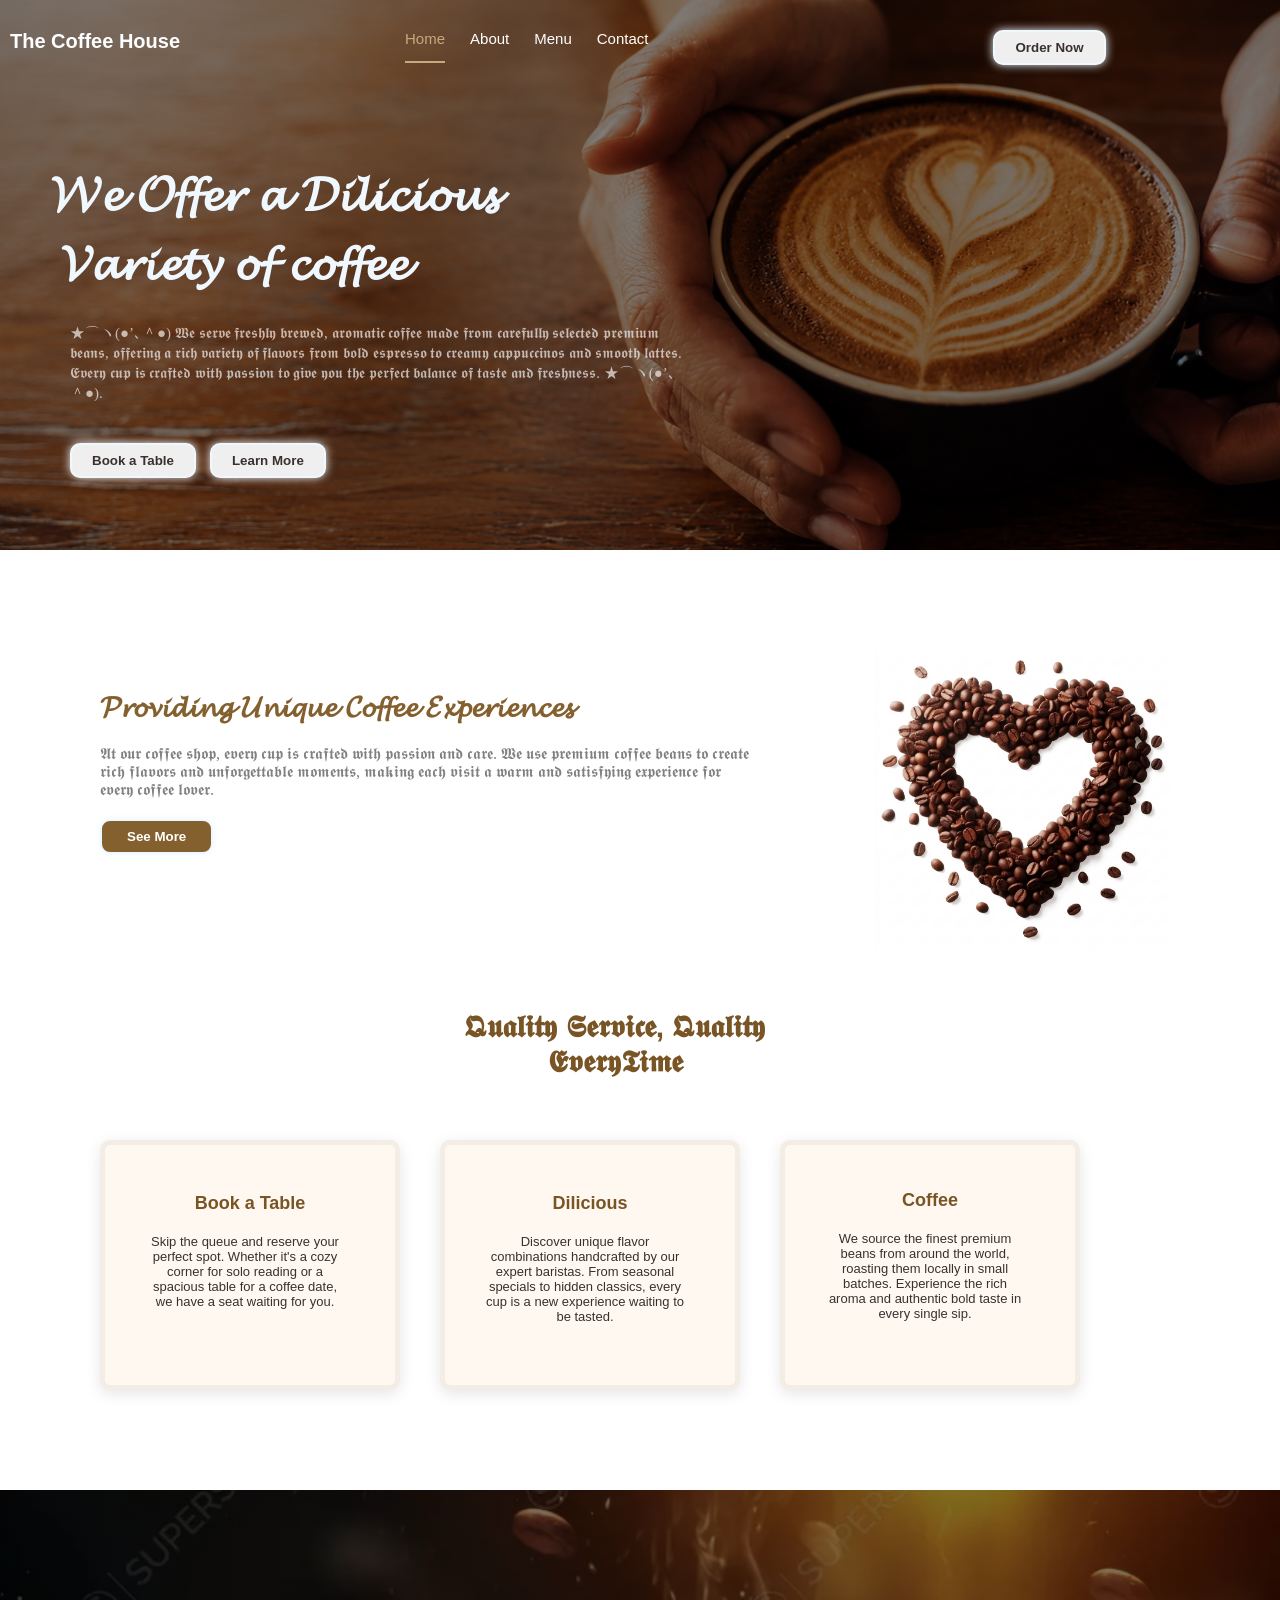
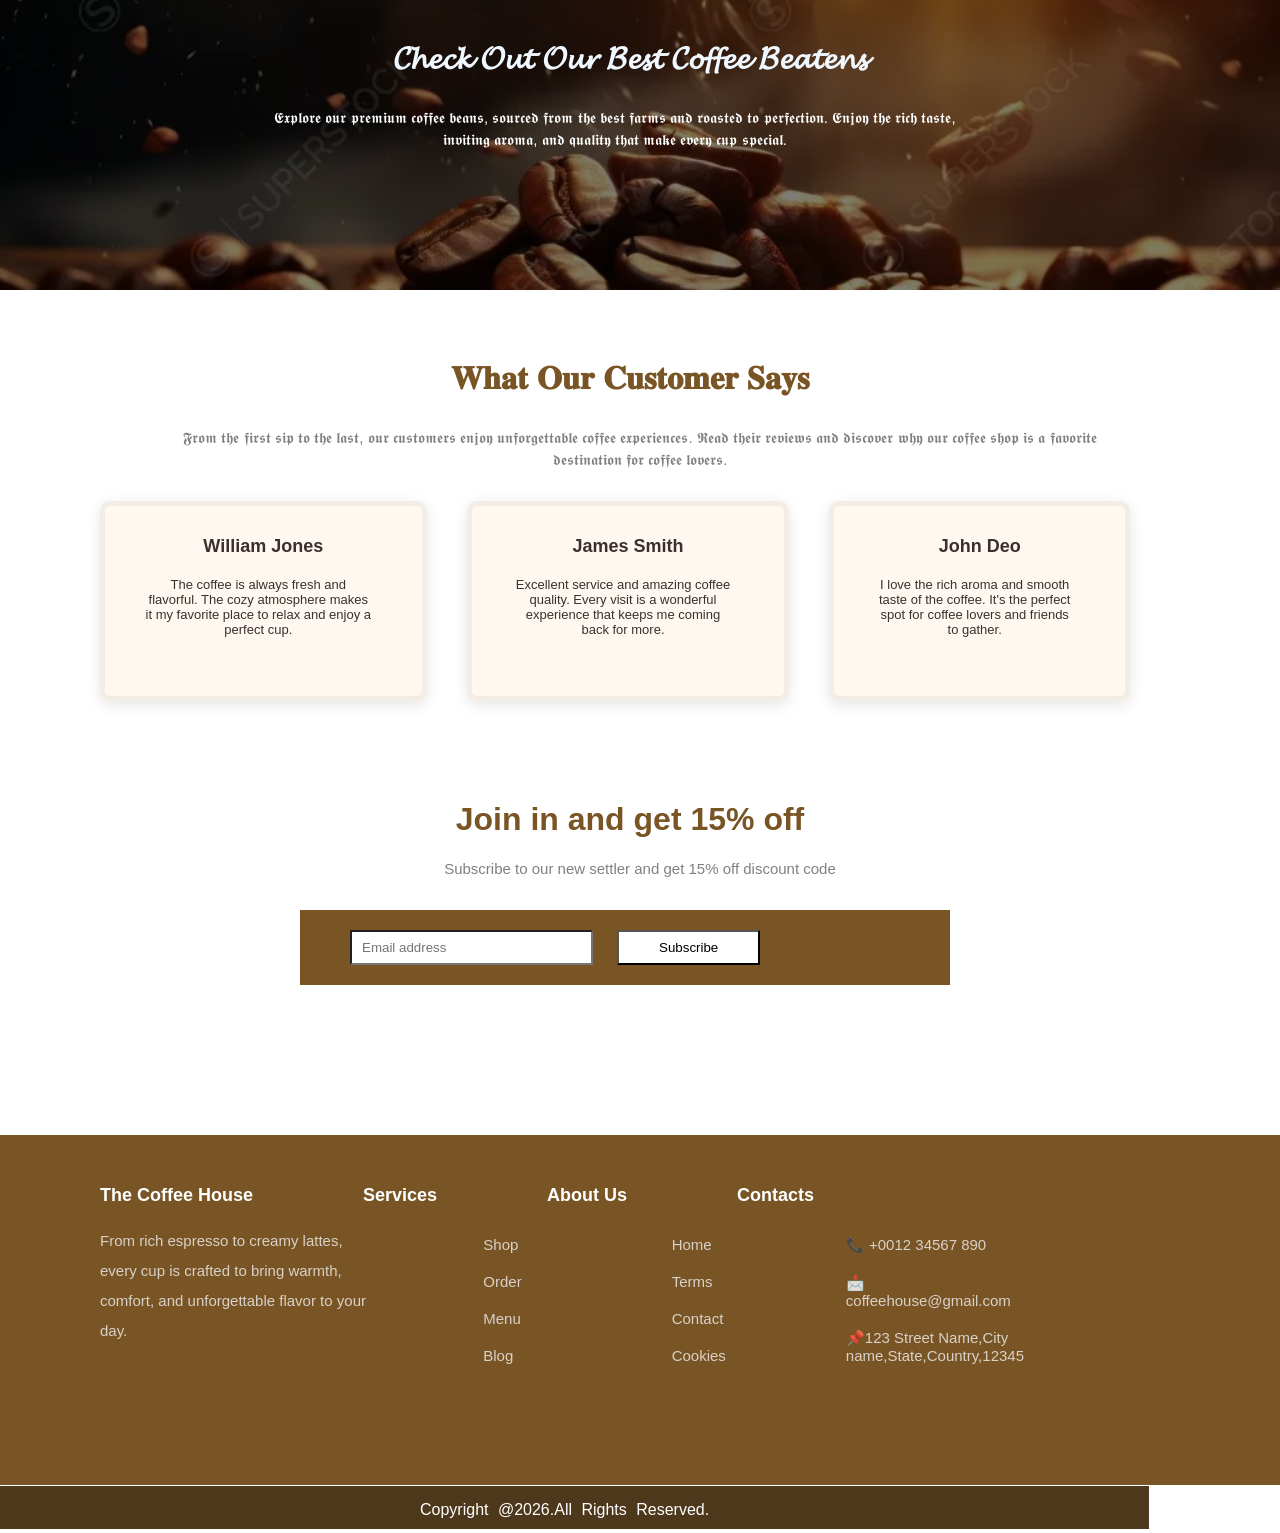
==== commit 534497ae: "update" ====
--- a/index.html
+++ b/index.html
@@ -14,7 +14,6 @@
 
     <div class="div1">
         <nav class="navbar">
-            <img src="images/navbar img.png" alt="" class="navimg">
             <h1 class="head1"> The Coffee House</h1>
             <a href="index.html" class="active"> Home</a>
             <a href="about.html">About</a>
@@ -24,13 +23,15 @@
         </nav>
 
         <div class="child1">
-            <h1 class="head2">We Offer a Dilicious</h1>
-            <h1 class="head3">Variety of coffee</h1>
+            <h1 class="head2">𝓦𝓮 𝓞𝓯𝓯𝓮𝓻 𝓪 𝓓𝓲𝓵𝓲𝓬𝓲𝓸𝓾𝓼  </h1>
+            <h1 class="head3">  𝓥𝓪𝓻𝓲𝓮𝓽𝔂 𝓸𝓯 𝓬𝓸𝓯𝓯𝓮𝓮</h1>
             <p class="para1">
-                We serve freshly brewed, aromatic coffee made from carefully selected
-                premium beans, offering a rich variety of flavors from bold espresso to
-                creamy cappuccinos and smooth lattes. Every cup is crafted with passion
-                to give you the perfect balance of taste and freshness.</p>
+        ★⌒ヽ(●’､＾●) 𝖂𝖊 𝖘𝖊𝖗𝖛𝖊 𝖋𝖗𝖊𝖘𝖍𝖑𝖞 𝖇𝖗𝖊𝖜𝖊𝖉,
+         𝖆𝖗𝖔𝖒𝖆𝖙𝖎𝖈 𝖈𝖔𝖋𝖋𝖊𝖊 𝖒𝖆𝖉𝖊 𝖋𝖗𝖔𝖒 𝖈𝖆𝖗𝖊𝖋𝖚𝖑𝖑𝖞 𝖘𝖊𝖑𝖊𝖈𝖙𝖊𝖉 𝖕𝖗𝖊𝖒𝖎𝖚𝖒
+          𝖇𝖊𝖆𝖓𝖘, 𝖔𝖋𝖋𝖊𝖗𝖎𝖓𝖌 𝖆 𝖗𝖎𝖈𝖍 𝖛𝖆𝖗𝖎𝖊𝖙𝖞 𝖔𝖋 𝖋𝖑𝖆𝖛𝖔𝖗𝖘 𝖋𝖗𝖔𝖒 𝖇𝖔𝖑𝖉 𝖊𝖘𝖕𝖗𝖊𝖘𝖘𝖔 𝖙𝖔 𝖈𝖗𝖊𝖆𝖒𝖞 
+          𝖈𝖆𝖕𝖕𝖚𝖈𝖈𝖎𝖓𝖔𝖘 𝖆𝖓𝖉 𝖘𝖒𝖔𝖔𝖙𝖍 𝖑𝖆𝖙𝖙𝖊𝖘. 𝕰𝖛𝖊𝖗𝖞 𝖈𝖚𝖕 𝖎𝖘 𝖈𝖗𝖆𝖋𝖙𝖊𝖉 𝖜𝖎𝖙𝖍 𝖕𝖆𝖘𝖘𝖎𝖔𝖓 𝖙𝖔 𝖌𝖎𝖛𝖊
+           𝖞𝖔𝖚 𝖙𝖍𝖊 𝖕𝖊𝖗𝖋𝖊𝖈𝖙 𝖇𝖆𝖑𝖆𝖓𝖈𝖊 𝖔𝖋 𝖙𝖆𝖘𝖙𝖊 𝖆𝖓𝖉 
+               𝖋𝖗𝖊𝖘𝖍𝖓𝖊𝖘𝖘. ★⌒ヽ(●’､＾●).</p>
 
             <button class="button1"> Book a Table </button>
             <button class="button2">Learn More</button>
@@ -43,13 +44,12 @@
     <div class="div2">
 
         <div class="content">
-            <h1 class="head4">Providing Unique Coffee Experiences</h1>
+            <h1 class="head4"> 𝓟𝓻𝓸𝓿𝓲𝓭𝓲𝓷𝓰  𝓤𝓷𝓲𝓺𝓾𝓮  𝓒𝓸𝓯𝓯𝓮𝓮  𝓔𝔁𝓹𝓮𝓻𝓲𝓮𝓷𝓬𝓮𝓼 
+            </h1>
 
             <p class="para2">
-                At our coffee shop, every cup is crafted with passion and care.
-                We use premium coffee beans to create rich flavors and
-                unforgettable moments, making each visit a warm and satisfying
-                experience for every coffee lover.
+               𝕬𝖙 𝖔𝖚𝖗 𝖈𝖔𝖋𝖋𝖊𝖊 𝖘𝖍𝖔𝖕, 𝖊𝖛𝖊𝖗𝖞 𝖈𝖚𝖕 𝖎𝖘 𝖈𝖗𝖆𝖋𝖙𝖊𝖉 𝖜𝖎𝖙𝖍 𝖕𝖆𝖘𝖘𝖎𝖔𝖓 𝖆𝖓𝖉 𝖈𝖆𝖗𝖊.                 𝖂𝖊 𝖚𝖘𝖊 𝖕𝖗𝖊𝖒𝖎𝖚𝖒 𝖈𝖔𝖋𝖋𝖊𝖊 𝖇𝖊𝖆𝖓𝖘 𝖙𝖔 𝖈𝖗𝖊𝖆𝖙𝖊 𝖗𝖎𝖈𝖍 𝖋𝖑𝖆𝖛𝖔𝖗𝖘 𝖆𝖓𝖉                 𝖚𝖓𝖋𝖔𝖗𝖌𝖊𝖙𝖙𝖆𝖇𝖑𝖊 𝖒𝖔𝖒𝖊𝖓𝖙𝖘, 𝖒𝖆𝖐𝖎𝖓𝖌 𝖊𝖆𝖈𝖍 𝖛𝖎𝖘𝖎𝖙 𝖆 𝖜𝖆𝖗𝖒 𝖆𝖓𝖉 𝖘𝖆𝖙𝖎𝖘𝖋𝖞𝖎𝖓𝖌 
+                𝖊𝖝𝖕𝖊𝖗𝖎𝖊𝖓𝖈𝖊 𝖋𝖔𝖗 𝖊𝖛𝖊𝖗𝖞 𝖈𝖔𝖋𝖋𝖊𝖊 𝖑𝖔𝖛𝖊𝖗.
             </p>
 
             <button class="button3">See More</button>
@@ -61,7 +61,7 @@
     <!-- section 3 start  -->
 
     <div class="div3">
-        <h1 class="head5">Quality Service, Quality EveryTime</h1>
+        <h1 class="head5">𝕼𝖚𝖆𝖑𝖎𝖙𝖞 𝕾𝖊𝖗𝖛𝖎𝖈𝖊, 𝕼𝖚𝖆𝖑𝖎𝖙𝖞 𝕰𝖛𝖊𝖗𝖞𝕿𝖎𝖒𝖊</h1>
 
         <div class="child2">
             <div class="card1">
@@ -89,10 +89,11 @@
     <!-- section 3 end  -->
     <!-- section 4 start  -->
     <div class="div4">
-        <h1 class="head9">Check Out Our Best Coffee Beatens</h1>
+        <h1 class="head9">𝓒𝓱𝓮𝓬𝓴 𝓞𝓾𝓽 𝓞𝓾𝓻 𝓑𝓮𝓼𝓽 𝓒𝓸𝓯𝓯𝓮𝓮 𝓑𝓮𝓪𝓽𝓮𝓷𝓼</h1>
         <p class="para3">
-            Explore our premium coffee beans, sourced from the best farms and roasted to perfection. Enjoy the rich
-            taste, inviting aroma, and quality that make every cup special.
+           𝕰𝖝𝖕𝖑𝖔𝖗𝖊 𝖔𝖚𝖗 𝖕𝖗𝖊𝖒𝖎𝖚𝖒 𝖈𝖔𝖋𝖋𝖊𝖊 𝖇𝖊𝖆𝖓𝖘, 𝖘𝖔𝖚𝖗𝖈𝖊𝖉 𝖋𝖗𝖔𝖒 𝖙𝖍𝖊 𝖇𝖊𝖘𝖙 𝖋𝖆𝖗𝖒𝖘 𝖆𝖓𝖉 𝖗𝖔𝖆𝖘𝖙𝖊𝖉 𝖙𝖔 
+           𝖕𝖊𝖗𝖋𝖊𝖈𝖙𝖎𝖔𝖓. 𝕰𝖓𝖏𝖔𝖞 𝖙𝖍𝖊 𝖗𝖎𝖈𝖍  𝖙𝖆𝖘𝖙𝖊, 𝖎𝖓𝖛𝖎𝖙𝖎𝖓𝖌 𝖆𝖗𝖔𝖒𝖆, 𝖆𝖓𝖉 𝖖𝖚𝖆𝖑𝖎𝖙𝖞 𝖙𝖍𝖆𝖙 𝖒𝖆𝖐𝖊
+            𝖊𝖛𝖊𝖗𝖞 𝖈𝖚𝖕 𝖘𝖕𝖊𝖈𝖎𝖆𝖑.
         </p>
     </div>
 
@@ -100,10 +101,11 @@
     <!-- section 5 start  -->
 
     <div class="div5">
-        <h1 class="head10">What Our Customer Says</h1>
+        <h1 class="head10">𝐖𝐡𝐚𝐭 𝐎𝐮𝐫 𝐂𝐮𝐬𝐭𝐨𝐦𝐞𝐫 𝐒𝐚𝐲𝐬</h1>
         <p class="para4">
-            From the first sip to the last, our customers enjoy unforgettable coffee experiences. Read their reviews and
-            discover why our coffee shop is a favorite destination for coffee lovers.
+         𝕱𝖗𝖔𝖒 𝖙𝖍𝖊 𝖋𝖎𝖗𝖘𝖙 𝖘𝖎𝖕 𝖙𝖔 𝖙𝖍𝖊 𝖑𝖆𝖘𝖙, 𝖔𝖚𝖗 𝖈𝖚𝖘𝖙𝖔𝖒𝖊𝖗𝖘 𝖊𝖓𝖏𝖔𝖞 𝖚𝖓𝖋𝖔𝖗𝖌𝖊𝖙𝖙𝖆𝖇𝖑𝖊 𝖈𝖔𝖋𝖋𝖊𝖊
+          𝖊𝖝𝖕𝖊𝖗𝖎𝖊𝖓𝖈𝖊𝖘. 𝕽𝖊𝖆𝖉 𝖙𝖍𝖊𝖎𝖗 𝖗𝖊𝖛𝖎𝖊𝖜𝖘 𝖆𝖓𝖉 𝖉𝖎𝖘𝖈𝖔𝖛𝖊𝖗 𝖜𝖍𝖞 𝖔𝖚𝖗 𝖈𝖔𝖋𝖋𝖊𝖊 𝖘𝖍𝖔𝖕 𝖎𝖘 𝖆
+           𝖋𝖆𝖛𝖔𝖗𝖎𝖙𝖊 𝖉𝖊𝖘𝖙𝖎𝖓𝖆𝖙𝖎𝖔𝖓 𝖋𝖔𝖗 𝖈𝖔𝖋𝖋𝖊𝖊 𝖑𝖔𝖛𝖊𝖗𝖘.
         </p>
         <div class="child6">
             <div class="card4">
--- a/style.css
+++ b/style.css
@@ -19,7 +19,7 @@
     background-size: cover;
     background-repeat: no-repeat;
     background-position: center;
-    height: 500px;
+    height: 550px;
     width: 100%;
     margin-bottom: 100px;
  }
@@ -28,20 +28,19 @@
    text-align: center;
    padding-top: 30px;
    display: flex;
-   gap: 20px;
+   gap: 25px;
    padding-left: 10px;
  }
 
-  .navimg{
-    height: 30px;
-    width: 40px;
-  }
+ 
  .head1{
-  font-size: 25px;
+  font-size: 20px;
   color: white;
-   margin-right: 140px;
+   margin-right: 200px;
    font-family: "BabyNight", sans-serif;
- }
+   
+ }
+ 
  @font-face {
     font-family: "BabyNight";
     src: url("fonts/BabyNight.ttf");
@@ -145,7 +144,7 @@
    color: #3b2f2f;
    font-weight: bold;
     margin-left: 70px;
-    margin-top: 20px;
+    /* margin-top: 10px; */
     border-radius: 10px;
       box-shadow: 0px 0px 10px aliceblue;
       border: 2px solid aliceblue; 
@@ -159,7 +158,7 @@
    color: #3b2f2f;
    font-weight: bold;
     margin-left: 10px;
-    margin-top: 20px;
+    /* margin-top: 20px; */
     border-radius: 10px;
      box-shadow: 0px 0px 10px aliceblue;
       border: 2px solid aliceblue;
@@ -779,4 +778,4 @@
 }
 
 
- /* section 7 end  */+ /* section 7 end  */
